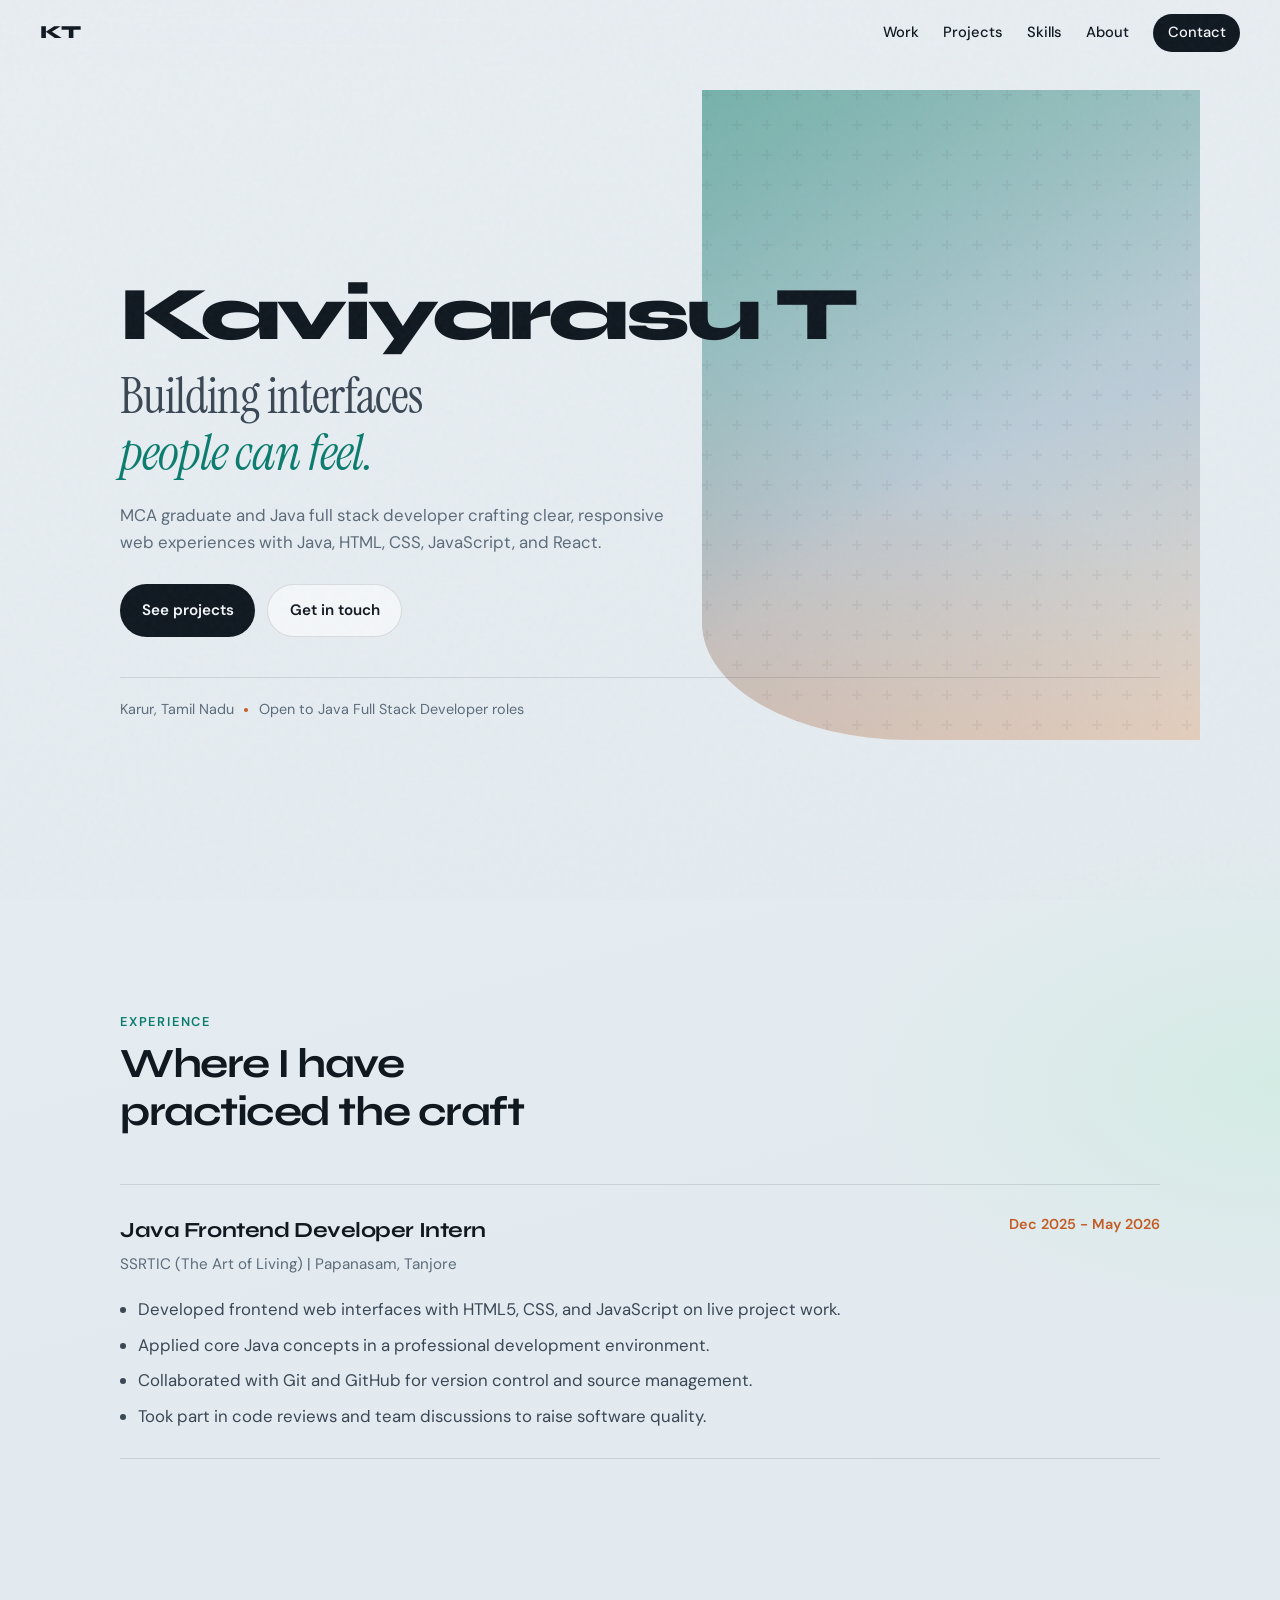
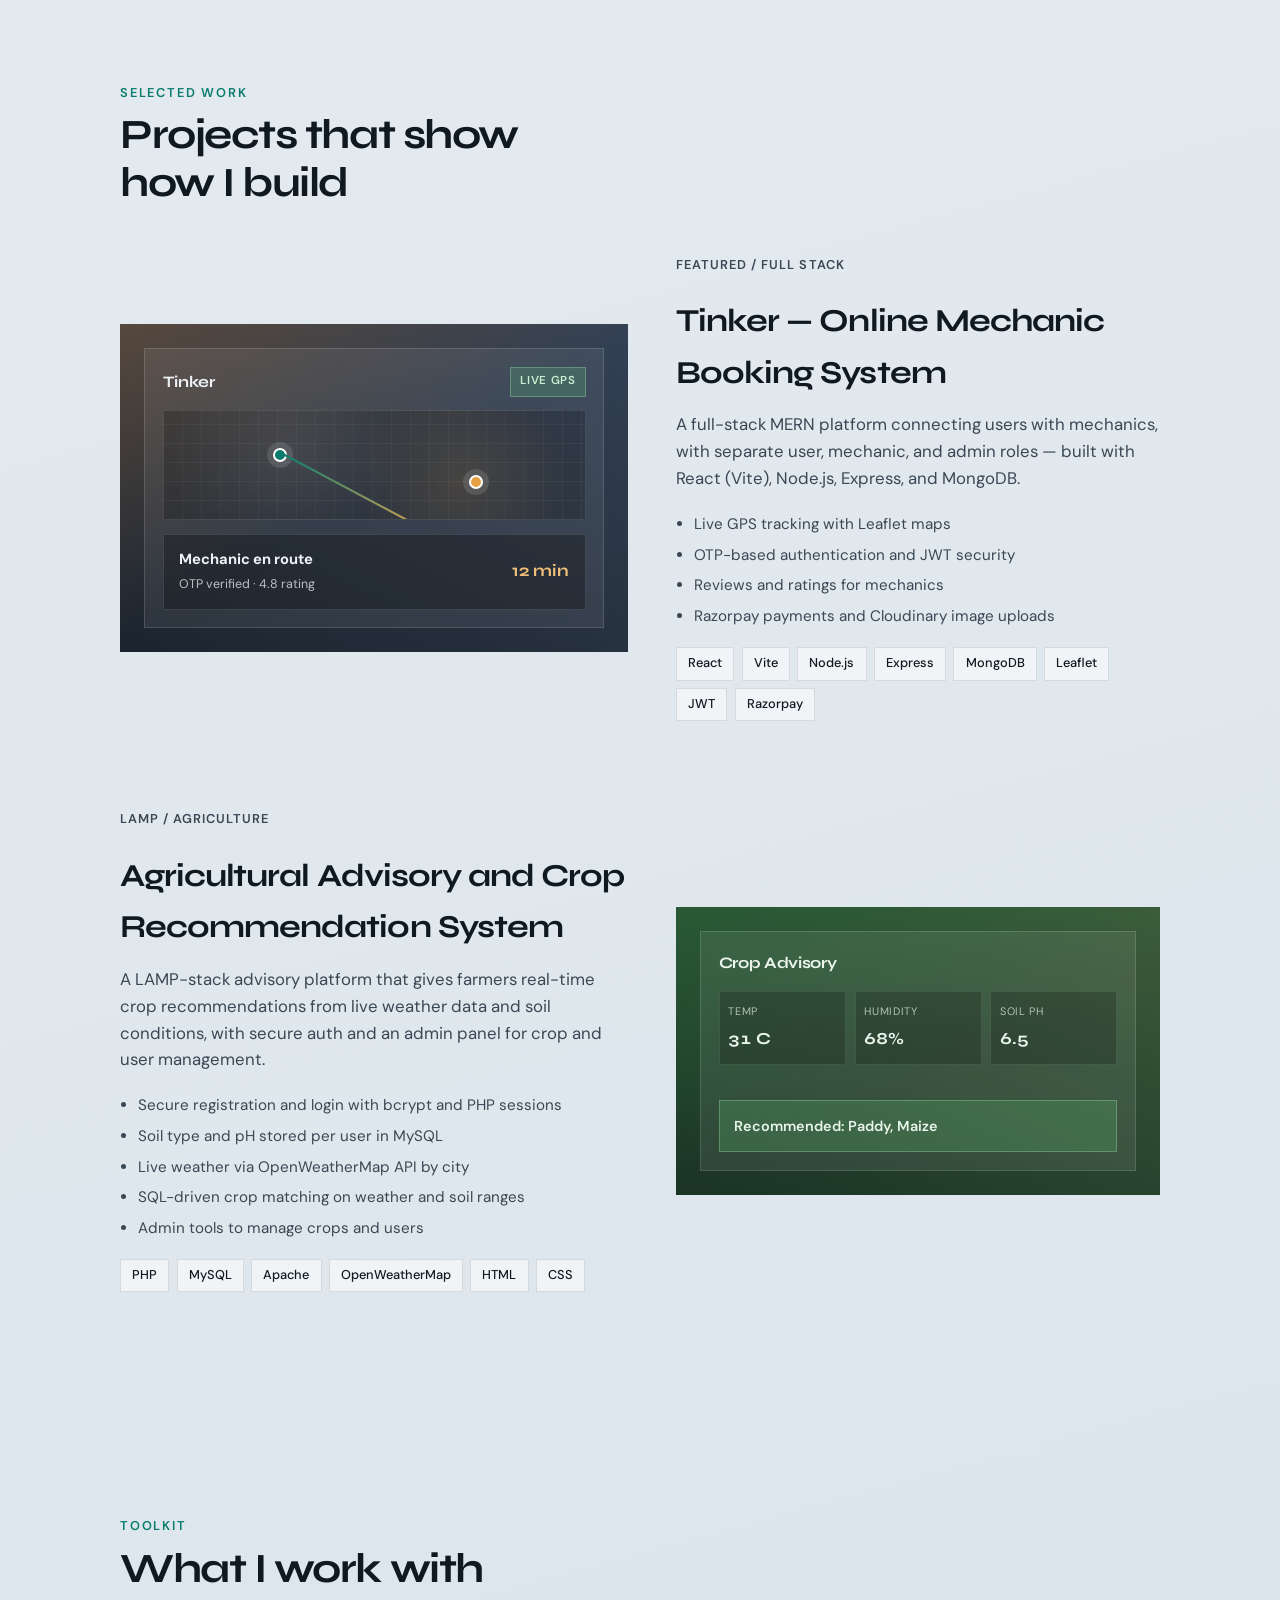
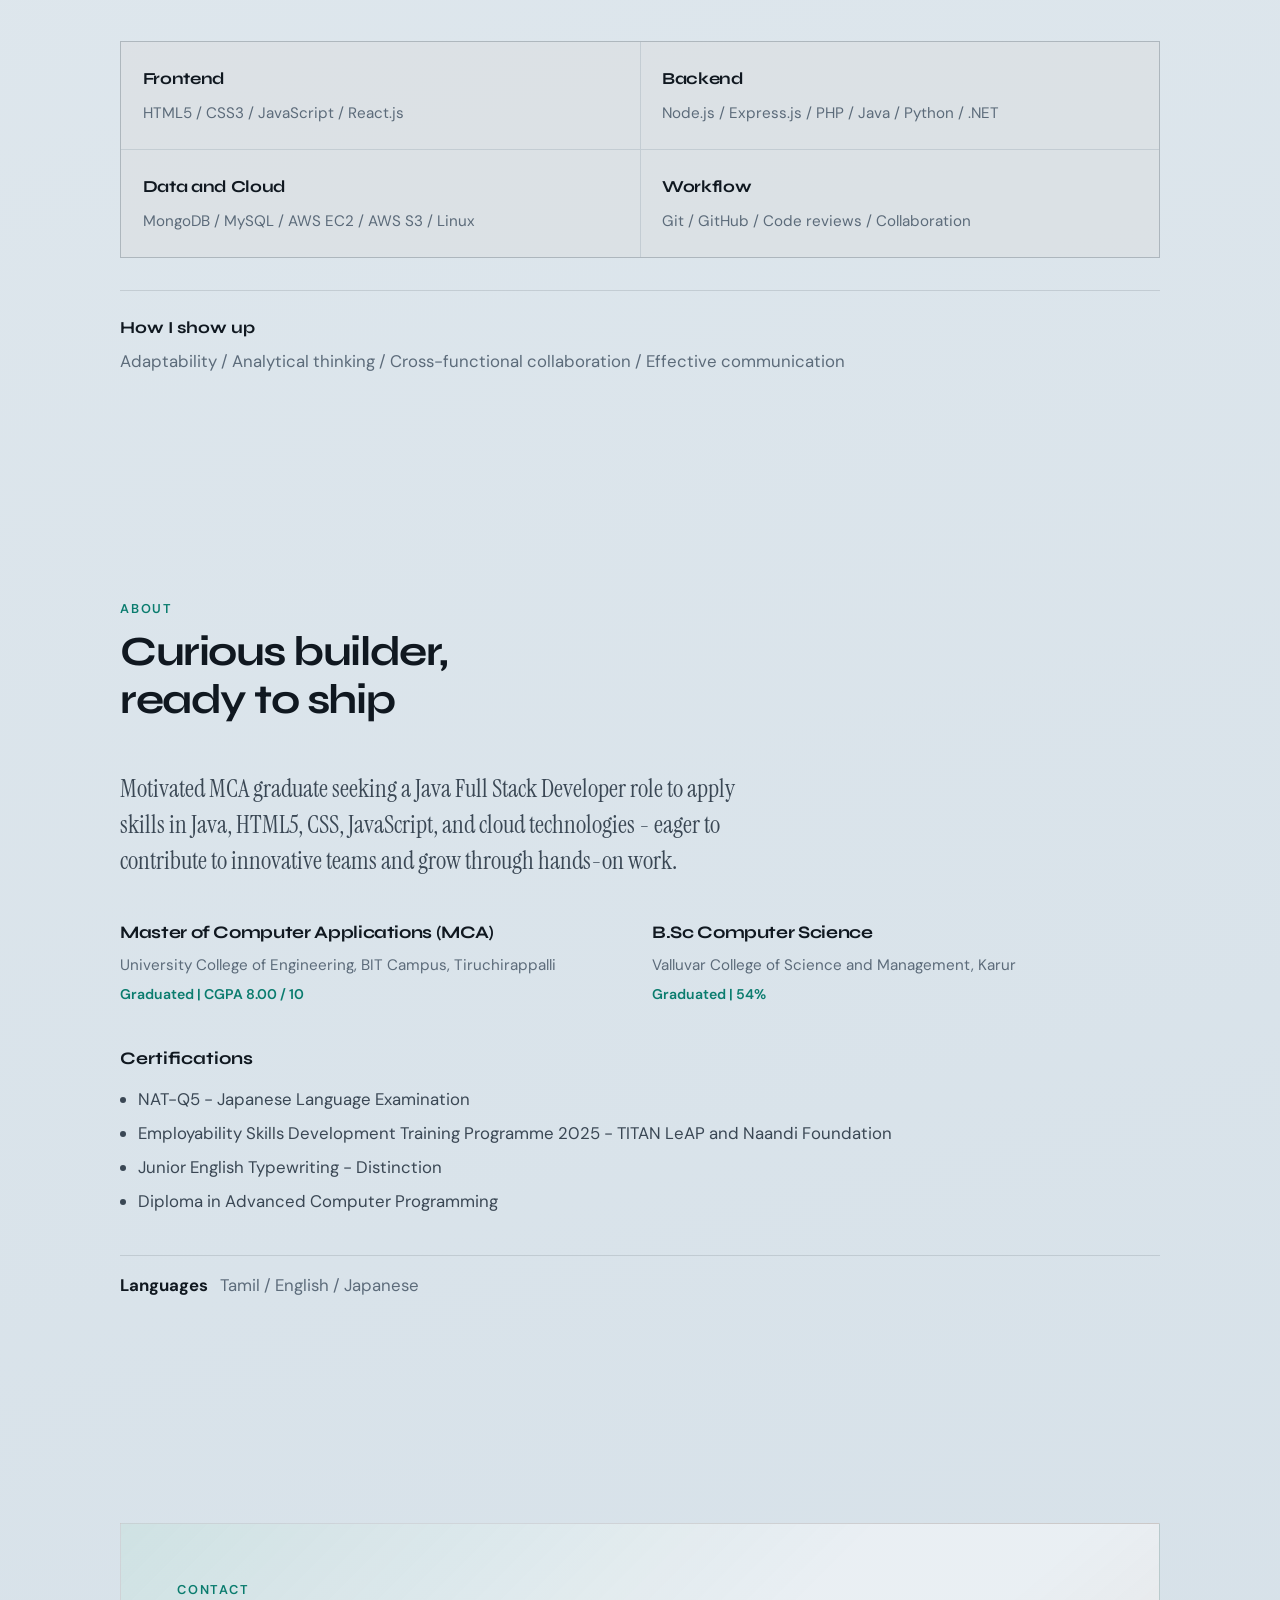
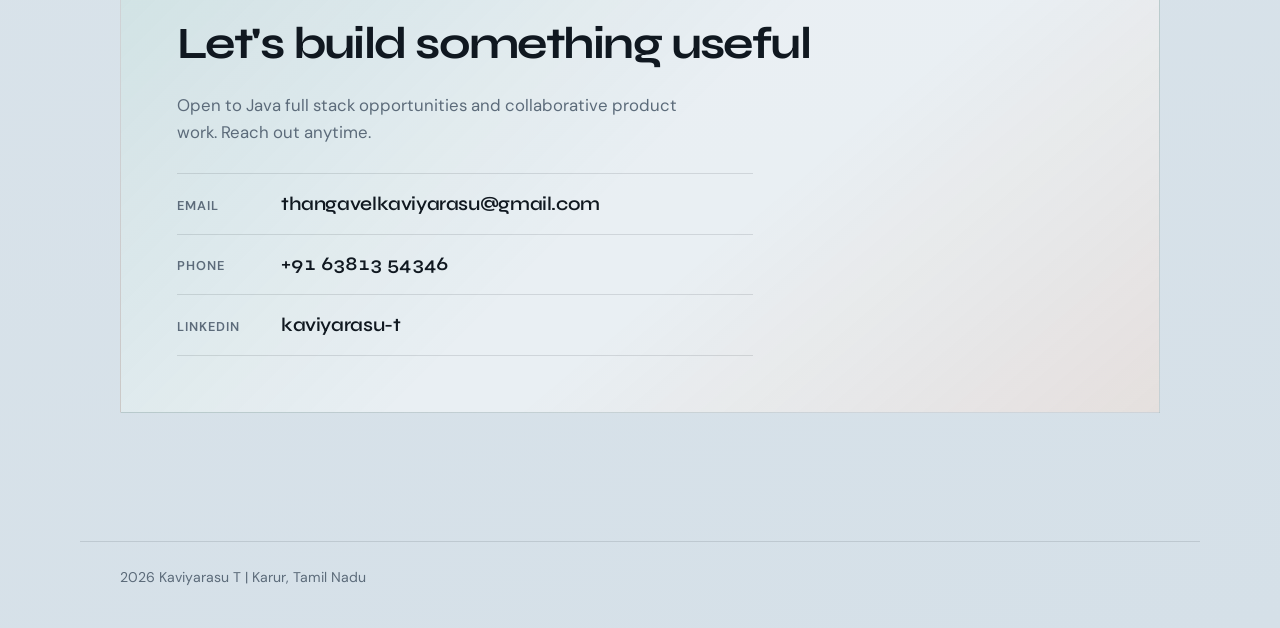
==== index.html @ a9552904 "Updated Cgpa" ====
<!DOCTYPE html>
<html lang="en">
  <head>
    <meta charset="UTF-8" />
    <meta
      name="viewport"
      content="width=device-width, initial-scale=1.0, viewport-fit=cover"
    />
    <meta name="theme-color" content="#e8eef2" />
    <title>Kaviyarasu T - Java Full Stack Developer</title>
    <meta
      name="description"
      content="Portfolio of Kaviyarasu T - MCA graduate and Java full stack developer building web applications with Java, React, JavaScript, and modern tooling."
    />
    <link rel="preconnect" href="https://fonts.googleapis.com" />
    <link rel="preconnect" href="https://fonts.gstatic.com" crossorigin />
    <link
      href="https://fonts.googleapis.com/css2?family=Instrument+Serif:ital@0;1&family=Syne:wght@500;600;700;800&family=DM+Sans:ital,opsz,wght@0,9..40,400;0,9..40,500;0,9..40,600;1,9..40,400&display=swap"
      rel="stylesheet"
    />
    <link rel="stylesheet" href="styles.css" />
  </head>
  <body>
    <div class="noise" aria-hidden="true"></div>

    <header class="site-header">
      <a class="logo" href="#top">KT</a>
      <nav class="nav" aria-label="Primary">
        <a href="#work">Work</a>
        <a href="#projects">Projects</a>
        <a href="#skills">Skills</a>
        <a href="#about">About</a>
        <a class="nav-cta" href="#contact">Contact</a>
      </nav>
      <button class="menu-toggle" type="button" aria-label="Open menu" aria-expanded="false">
        <span></span><span></span>
      </button>
    </header>

    <nav class="mobile-nav" aria-label="Mobile" hidden>
      <a href="#work">Work</a>
      <a href="#projects">Projects</a>
      <a href="#skills">Skills</a>
      <a href="#about">About</a>
      <a href="#contact">Contact</a>
    </nav>

    <main id="top">
      <section class="hero">
        <div class="hero-bg" aria-hidden="true"></div>
        <p class="hero-brand reveal">Kaviyarasu T</p>
        <h1 class="hero-title reveal">
          Building interfaces<br />
          <em>people can feel.</em>
        </h1>
        <p class="hero-lead reveal">
          MCA graduate and Java full stack developer crafting clear,
          responsive web experiences with Java, HTML, CSS, JavaScript, and React.
        </p>
        <div class="hero-actions reveal">
          <a class="btn btn-primary" href="#projects">See projects</a>
          <a class="btn btn-ghost" href="#contact">Get in touch</a>
        </div>
        <div class="hero-meta reveal">
          <span>Karur, Tamil Nadu</span>
          <span class="dot" aria-hidden="true"></span>
          <span>Open to Java Full Stack Developer roles</span>
        </div>
      </section>

      <section id="work" class="section work">
        <div class="section-head">
          <p class="eyebrow">Experience</p>
          <h2>Where I have practiced the craft</h2>
        </div>

        <article class="experience reveal">
          <div class="experience-top">
            <div>
              <h3>Java Frontend Developer Intern</h3>
              <p class="org">SSRTIC (The Art of Living) | Papanasam, Tanjore</p>
            </div>
            <time datetime="2025-12">Dec 2025 - May 2026</time>
          </div>
          <ul class="bullets">
            <li>
              Developed frontend web interfaces with HTML5, CSS, and JavaScript
              on live project work.
            </li>
            <li>
              Applied core Java concepts in a professional development
              environment.
            </li>
            <li>
              Collaborated with Git and GitHub for version control and source
              management.
            </li>
            <li>
              Took part in code reviews and team discussions to raise software
              quality.
            </li>
          </ul>
        </article>
      </section>

      <section id="projects" class="section projects">
        <div class="section-head">
          <p class="eyebrow">Selected work</p>
          <h2>Projects that show how I build</h2>
        </div>

        <div class="project-list">
          <article class="project reveal">
            <div class="project-visual project-visual-tinker" aria-hidden="true">
              <div class="tinker-mock">
                <div class="tinker-header">
                  <span>Tinker</span>
                  <span class="tinker-status">Live GPS</span>
                </div>
                <div class="tinker-map">
                  <div class="tinker-pin user"></div>
                  <div class="tinker-pin mechanic"></div>
                  <div class="tinker-route"></div>
                </div>
                <div class="tinker-card">
                  <div>
                    <strong>Mechanic en route</strong>
                    <span>OTP verified · 4.8 rating</span>
                  </div>
                  <em>12 min</em>
                </div>
              </div>
            </div>
            <div class="project-copy">
              <p class="project-tag">Featured / Full stack</p>
              <h3>Tinker — Online Mechanic Booking System</h3>
              <p>
                A full-stack MERN platform connecting users with mechanics,
                with separate user, mechanic, and admin roles — built with
                React (Vite), Node.js, Express, and MongoDB.
              </p>
              <ul class="feature-list">
                <li>Live GPS tracking with Leaflet maps</li>
                <li>OTP-based authentication and JWT security</li>
                <li>Reviews and ratings for mechanics</li>
                <li>Razorpay payments and Cloudinary image uploads</li>
              </ul>
              <ul class="tech-row">
                <li>React</li>
                <li>Vite</li>
                <li>Node.js</li>
                <li>Express</li>
                <li>MongoDB</li>
                <li>Leaflet</li>
                <li>JWT</li>
                <li>Razorpay</li>
              </ul>
            </div>
          </article>

          <article class="project project-reverse reveal">
            <div class="project-visual project-visual-agri" aria-hidden="true">
              <div class="agri-mock">
                <div class="agri-header">Crop Advisory</div>
                <div class="agri-stats">
                  <div class="agri-stat">
                    <span>Temp</span>
                    <strong>31 C</strong>
                  </div>
                  <div class="agri-stat">
                    <span>Humidity</span>
                    <strong>68%</strong>
                  </div>
                  <div class="agri-stat">
                    <span>Soil pH</span>
                    <strong>6.5</strong>
                  </div>
                </div>
                <div class="agri-rec">
                  Recommended: Paddy, Maize
                </div>
              </div>
            </div>
            <div class="project-copy">
              <p class="project-tag">LAMP / Agriculture</p>
              <h3>Agricultural Advisory and Crop Recommendation System</h3>
              <p>
                A LAMP-stack advisory platform that gives farmers real-time crop
                recommendations from live weather data and soil conditions, with
                secure auth and an admin panel for crop and user management.
              </p>
              <ul class="feature-list">
                <li>Secure registration and login with bcrypt and PHP sessions</li>
                <li>Soil type and pH stored per user in MySQL</li>
                <li>Live weather via OpenWeatherMap API by city</li>
                <li>SQL-driven crop matching on weather and soil ranges</li>
                <li>Admin tools to manage crops and users</li>
              </ul>
              <ul class="tech-row">
                <li>PHP</li>
                <li>MySQL</li>
                <li>Apache</li>
                <li>OpenWeatherMap</li>
                <li>HTML</li>
                <li>CSS</li>
              </ul>
            </div>
          </article>
        </div>
      </section>

      <section id="skills" class="section skills">
        <div class="section-head">
          <p class="eyebrow">Toolkit</p>
          <h2>What I work with</h2>
        </div>

        <div class="skill-grid">
          <div class="skill-block reveal">
            <h3>Frontend</h3>
            <p>HTML5 / CSS3 / JavaScript / React.js</p>
          </div>
          <div class="skill-block reveal">
            <h3>Backend</h3>
            <p>Node.js / Express.js / PHP / Java / Python / .NET</p>
          </div>
          <div class="skill-block reveal">
            <h3>Data and Cloud</h3>
            <p>MongoDB / MySQL / AWS EC2 / AWS S3 / Linux</p>
          </div>
          <div class="skill-block reveal">
            <h3>Workflow</h3>
            <p>Git / GitHub / Code reviews / Collaboration</p>
          </div>
        </div>

        <div class="soft-row reveal">
          <h3>How I show up</h3>
          <p>
            Adaptability / Analytical thinking / Cross-functional collaboration
            / Effective communication
          </p>
        </div>
      </section>

      <section id="about" class="section about">
        <div class="section-head">
          <p class="eyebrow">About</p>
          <h2>Curious builder, ready to ship</h2>
        </div>

        <div class="about-layout">
          <p class="about-lead reveal">
            Motivated MCA graduate seeking a Java Full Stack Developer role to
            apply skills in Java, HTML5, CSS, JavaScript, and cloud technologies -
            eager to contribute to innovative teams and grow through hands-on
            work.
          </p>

          <div class="edu-list">
            <article class="edu reveal">
              <h3>Master of Computer Applications (MCA)</h3>
              <p>
                University College of Engineering, BIT Campus, Tiruchirappalli
              </p>
              <p class="meta">Graduated | CGPA 8.00 / 10</p>
            </article>
            <article class="edu reveal">
              <h3>B.Sc Computer Science</h3>
              <p>Valluvar College of Science and Management, Karur</p>
              <p class="meta">Graduated | 54%</p>
            </article>
          </div>

          <div class="certs reveal">
            <h3>Certifications</h3>
            <ul>
              <li>NAT-Q5 - Japanese Language Examination</li>
              <li>
                Employability Skills Development Training Programme 2025 -
                TITAN LeAP and Naandi Foundation
              </li>
              <li>Junior English Typewriting - Distinction</li>
              <li>Diploma in Advanced Computer Programming</li>
            </ul>
          </div>

          <p class="langs reveal">
            <strong>Languages</strong> Tamil / English / Japanese
          </p>
        </div>
      </section>

      <section id="contact" class="section contact">
        <div class="contact-panel reveal">
          <p class="eyebrow">Contact</p>
          <h2>Let's build something useful</h2>
          <p>
            Open to Java full stack opportunities and collaborative product
            work. Reach out anytime.
          </p>
          <div class="contact-links">
            <a class="contact-row" href="mailto:thangavelkaviyarasu@gmail.com">
              <span class="contact-label">Email</span>
              <span class="contact-value">thangavelkaviyarasu@gmail.com</span>
            </a>
            <a class="contact-row" href="tel:+916381354346">
              <span class="contact-label">Phone</span>
              <span class="contact-value contact-phone">+91 63813 54346</span>
            </a>
            <a
              class="contact-row"
              href="https://linkedin.com/in/kaviyarasu-t-94b65133a"
              target="_blank"
              rel="noopener noreferrer"
            >
              <span class="contact-label">LinkedIn</span>
              <span class="contact-value">kaviyarasu-t</span>
            </a>
          </div>
        </div>
      </section>
    </main>

    <footer class="site-footer">
      <p>
        <span id="year"></span> Kaviyarasu T | Karur, Tamil Nadu
      </p>
    </footer>

    <script src="script.js"></script>
  </body>
</html>
---- styles.css ----
:root {
  --bg: #e8eef2;
  --bg-deep: #d5e0e8;
  --ink: #101820;
  --ink-soft: #3a4754;
  --muted: #5c6b7a;
  --line: rgba(16, 24, 32, 0.12);
  --surface: rgba(255, 255, 255, 0.55);
  --accent: #0a7c6e;
  --accent-deep: #065f54;
  --warm: #c45c26;
  --radius: 4px;
  --space: clamp(1.25rem, 4vw, 2.5rem);
  --max: 1120px;
  --font-display: "Syne", system-ui, sans-serif;
  --font-serif: "Instrument Serif", Georgia, serif;
  --font-body: "DM Sans", system-ui, sans-serif;
}

*,
*::before,
*::after {
  box-sizing: border-box;
}

html {
  scroll-behavior: smooth;
  -webkit-text-size-adjust: 100%;
  text-size-adjust: 100%;
}

body {
  margin: 0;
  min-height: 100vh;
  min-height: 100dvh;
  color: var(--ink);
  font-family: var(--font-body);
  font-optical-sizing: auto;
  font-size: clamp(0.98rem, 0.92rem + 0.3vw, 1.05rem);
  line-height: 1.6;
  overflow-x: hidden;
  background:
    radial-gradient(1200px 600px at 10% -10%, #c8dde8 0%, transparent 55%),
    radial-gradient(900px 500px at 100% 20%, #d4ebe4 0%, transparent 50%),
    linear-gradient(165deg, var(--bg) 0%, var(--bg-deep) 100%);
}

.noise {
  pointer-events: none;
  position: fixed;
  inset: 0;
  z-index: 50;
  opacity: 0.035;
  background-image: url("data:image/svg+xml,%3Csvg viewBox='0 0 200 200' xmlns='http://www.w3.org/2000/svg'%3E%3Cfilter id='n'%3E%3CfeTurbulence type='fractalNoise' baseFrequency='0.85' numOctaves='4' stitchTiles='stitch'/%3E%3C/filter%3E%3Crect width='100%25' height='100%25' filter='url(%23n)'/%3E%3C/svg%3E");
}

img {
  max-width: 100%;
  display: block;
}

a {
  color: inherit;
  text-decoration-thickness: 1px;
  text-underline-offset: 0.2em;
}

a:hover {
  color: var(--accent-deep);
}

.site-header {
  position: fixed;
  top: 0;
  left: 0;
  right: 0;
  z-index: 40;
  display: flex;
  align-items: center;
  justify-content: space-between;
  padding: 0.85rem var(--space);
  padding-top: max(0.85rem, env(safe-area-inset-top));
  padding-left: max(var(--space), env(safe-area-inset-left));
  padding-right: max(var(--space), env(safe-area-inset-right));
  backdrop-filter: blur(12px);
  -webkit-backdrop-filter: blur(12px);
  background: rgba(232, 238, 242, 0.72);
  border-bottom: 1px solid transparent;
  transition: border-color 0.3s ease, background 0.3s ease;
}

.site-header.scrolled {
  border-bottom-color: var(--line);
  background: rgba(232, 238, 242, 0.9);
}

.logo {
  font-family: var(--font-display);
  font-weight: 800;
  font-size: 1.15rem;
  letter-spacing: -0.04em;
  text-decoration: none;
}

.nav {
  display: none;
  gap: 1.5rem;
  align-items: center;
  font-size: 0.92rem;
  font-weight: 500;
}

.nav a {
  text-decoration: none;
}

.nav-cta {
  padding: 0.45rem 0.9rem;
  background: var(--ink);
  color: #f4f7f9 !important;
  border-radius: 999px;
}

.nav-cta:hover {
  background: var(--accent-deep);
  color: #fff !important;
}

.menu-toggle {
  display: flex;
  flex-direction: column;
  gap: 6px;
  width: 44px;
  height: 44px;
  align-items: flex-end;
  justify-content: center;
  border: 0;
  background: transparent;
  cursor: pointer;
  padding: 0;
  flex-shrink: 0;
  -webkit-tap-highlight-color: transparent;
}

.menu-toggle span {
  display: block;
  width: 22px;
  height: 2px;
  background: var(--ink);
  transition: transform 0.25s ease, width 0.25s ease;
}

.menu-toggle[aria-expanded="true"] span:first-child {
  transform: translateY(4px) rotate(45deg);
}

.menu-toggle[aria-expanded="true"] span:last-child {
  width: 22px;
  transform: translateY(-4px) rotate(-45deg);
}

.mobile-nav {
  position: fixed;
  inset: 0;
  z-index: 35;
  display: flex;
  flex-direction: column;
  justify-content: center;
  gap: clamp(1rem, 3vh, 1.5rem);
  padding: var(--space);
  padding-top: max(var(--space), env(safe-area-inset-top));
  padding-bottom: max(var(--space), env(safe-area-inset-bottom));
  padding-left: max(var(--space), env(safe-area-inset-left));
  padding-right: max(var(--space), env(safe-area-inset-right));
  background: rgba(232, 238, 242, 0.97);
  font-family: var(--font-display);
  font-size: clamp(1.65rem, 7vw, 2.5rem);
  font-weight: 700;
  letter-spacing: -0.03em;
  overflow-y: auto;
  -webkit-overflow-scrolling: touch;
}

.mobile-nav[hidden] {
  display: none;
}

.mobile-nav a {
  text-decoration: none;
}

@media (min-width: 860px) {
  .nav {
    display: flex;
  }

  .menu-toggle {
    display: none;
  }
}

.hero {
  position: relative;
  min-height: 100vh;
  min-height: 100dvh;
  display: flex;
  flex-direction: column;
  justify-content: flex-end;
  padding: calc(4.5rem + var(--space)) var(--space) max(var(--space), env(safe-area-inset-bottom));
  max-width: var(--max);
  margin: 0 auto;
  overflow: hidden;
}

.hero-bg {
  position: absolute;
  inset: 8% -5% auto auto;
  width: min(52vw, 520px);
  aspect-ratio: 4 / 5;
  background:
    linear-gradient(145deg, rgba(10, 124, 110, 0.35), transparent 55%),
    linear-gradient(25deg, rgba(196, 92, 38, 0.2), transparent 45%),
    url("data:image/svg+xml,%3Csvg width='60' height='60' viewBox='0 0 60 60' xmlns='http://www.w3.org/2000/svg'%3E%3Cg fill='none' fill-rule='evenodd'%3E%3Cg fill='%23101820' fill-opacity='0.06'%3E%3Cpath d='M36 34v-4h-2v4h-4v2h4v4h2v-4h4v-2h-4zm0-30V0h-2v4h-4v2h4v4h2V6h4V4h-4zM6 34v-4H4v4H0v2h4v4h2v-4h4v-2H6zM6 4V0H4v4H0v2h4v4h2V6h4V4H6z'/%3E%3C/g%3E%3C/g%3E%3C/svg%3E"),
    linear-gradient(160deg, #9ec4c0, #b7c9d6 55%, #e8d5c4);
  border-radius: 0 0 0 40% / 0 0 0 18%;
  opacity: 0.9;
  animation: floatPlane 12s ease-in-out infinite alternate;
  z-index: -1;
  pointer-events: none;
}

@keyframes floatPlane {
  from {
    transform: translateY(0) rotate(-1deg);
  }
  to {
    transform: translateY(18px) rotate(1.5deg);
  }
}

.hero-brand {
  margin: 0 0 0.85rem;
  font-family: var(--font-display);
  font-weight: 800;
  font-size: clamp(2rem, 9vw, 4.75rem);
  letter-spacing: -0.05em;
  line-height: 1.05;
  text-align: left;
  max-width: 12ch;
  word-break: break-word;
  hyphens: auto;
}

.hero-title {
  margin: 0 0 1.25rem;
  max-width: 16ch;
  font-family: var(--font-serif);
  font-weight: 400;
  font-size: clamp(1.55rem, 5.5vw, 3.1rem);
  line-height: 1.15;
  letter-spacing: -0.02em;
  color: var(--ink-soft);
}

.hero-title em {
  font-style: italic;
  color: var(--accent);
}

.hero-lead {
  margin: 0 0 1.75rem;
  max-width: 36rem;
  color: var(--muted);
  font-size: clamp(0.98rem, 2.5vw, 1.05rem);
}

.hero-actions {
  display: flex;
  flex-wrap: wrap;
  gap: 0.75rem;
  margin-bottom: clamp(1.5rem, 4vw, 2.5rem);
}

.btn {
  display: inline-flex;
  align-items: center;
  justify-content: center;
  min-height: 44px;
  padding: 0.85rem 1.35rem;
  border-radius: 999px;
  font-weight: 600;
  font-size: 0.95rem;
  text-decoration: none;
  transition: transform 0.2s ease, background 0.2s ease, color 0.2s ease;
  -webkit-tap-highlight-color: transparent;
}

.btn:hover {
  transform: translateY(-2px);
}

.btn-primary {
  background: var(--ink);
  color: #f5f8fa;
}

.btn-primary:hover {
  background: var(--accent-deep);
  color: #fff;
}

.btn-ghost {
  border: 1px solid var(--line);
  background: var(--surface);
  color: var(--ink);
}

.hero-meta {
  display: flex;
  flex-wrap: wrap;
  align-items: center;
  gap: 0.65rem;
  padding-top: 1.25rem;
  border-top: 1px solid var(--line);
  font-size: 0.9rem;
  color: var(--muted);
}

.dot {
  width: 4px;
  height: 4px;
  border-radius: 50%;
  background: var(--warm);
}

.section {
  max-width: var(--max);
  margin: 0 auto;
  padding: clamp(3.25rem, 9vw, 7rem) var(--space);
  padding-left: max(var(--space), env(safe-area-inset-left));
  padding-right: max(var(--space), env(safe-area-inset-right));
}

.section-head {
  margin-bottom: clamp(2rem, 5vw, 3rem);
  max-width: 28rem;
}

.eyebrow {
  margin: 0 0 0.5rem;
  font-size: 0.8rem;
  font-weight: 600;
  letter-spacing: 0.14em;
  text-transform: uppercase;
  color: var(--accent);
}

.section-head h2 {
  margin: 0;
  font-family: var(--font-display);
  font-weight: 700;
  font-size: clamp(1.8rem, 4vw, 2.6rem);
  letter-spacing: -0.035em;
  line-height: 1.15;
}

.experience {
  padding: 1.75rem 0;
  border-top: 1px solid var(--line);
  border-bottom: 1px solid var(--line);
}

.experience-top {
  display: flex;
  flex-wrap: wrap;
  justify-content: space-between;
  gap: 0.75rem 2rem;
  margin-bottom: 1.25rem;
}

.experience-top h3 {
  margin: 0 0 0.25rem;
  font-family: var(--font-display);
  font-size: clamp(1.15rem, 3.5vw, 1.35rem);
  letter-spacing: -0.02em;
}

.org {
  margin: 0;
  color: var(--muted);
  font-size: 0.95rem;
}

.experience-top time {
  font-size: 0.9rem;
  color: var(--warm);
  font-weight: 600;
  white-space: nowrap;
}

.bullets {
  margin: 0;
  padding-left: 1.15rem;
  color: var(--ink-soft);
}

.bullets li + li {
  margin-top: 0.55rem;
}

.project-list {
  display: flex;
  flex-direction: column;
  gap: clamp(3.5rem, 8vw, 5.5rem);
}

.project {
  display: grid;
  gap: 2rem;
  align-items: center;
}

@media (min-width: 800px) {
  .project {
    grid-template-columns: 1.05fr 1fr;
    gap: 3rem;
  }

  .project-reverse .project-visual {
    order: 2;
  }

  .project-reverse .project-copy {
    order: 1;
  }
}

.project-visual {
  min-height: clamp(220px, 55vw, 280px);
  width: 100%;
  background:
    linear-gradient(160deg, rgba(10, 124, 110, 0.15), transparent),
    linear-gradient(20deg, #1a2a32, #243b45);
  padding: clamp(0.85rem, 3vw, 1.5rem);
  position: relative;
  overflow: hidden;
}

.project-visual-tinker {
  background:
    linear-gradient(150deg, rgba(200, 120, 40, 0.28), transparent 50%),
    linear-gradient(25deg, #1c242e, #2a3544 55%, #334155);
}

.project-visual-agri {
  background:
    linear-gradient(155deg, rgba(34, 120, 60, 0.35), transparent 55%),
    linear-gradient(25deg, #1a3324, #2d4a32 60%, #3d5c3a);
}

.agri-mock {
  height: 100%;
  min-height: clamp(200px, 50vw, 240px);
  display: flex;
  flex-direction: column;
  gap: clamp(0.65rem, 2vw, 1rem);
  padding: clamp(0.75rem, 2.5vw, 1.1rem);
  background: rgba(255, 255, 255, 0.08);
  border: 1px solid rgba(255, 255, 255, 0.14);
  color: #eaf5ec;
}

.agri-header {
  font-family: var(--font-display);
  font-weight: 700;
  font-size: 1rem;
  letter-spacing: -0.02em;
}

.agri-stats {
  display: grid;
  grid-template-columns: repeat(3, minmax(0, 1fr));
  gap: clamp(0.35rem, 1.5vw, 0.55rem);
}

.agri-stat {
  padding: clamp(0.5rem, 2vw, 0.7rem) clamp(0.35rem, 1.5vw, 0.55rem);
  background: rgba(0, 0, 0, 0.2);
  border: 1px solid rgba(255, 255, 255, 0.1);
  min-width: 0;
}

.agri-stat span {
  display: block;
  font-size: 0.68rem;
  letter-spacing: 0.06em;
  text-transform: uppercase;
  opacity: 0.7;
  margin-bottom: 0.25rem;
}

.agri-stat strong {
  font-family: var(--font-display);
  font-size: clamp(0.9rem, 3vw, 1.05rem);
  font-weight: 700;
  font-variant-numeric: tabular-nums;
}

.agri-rec {
  margin-top: auto;
  padding: 0.85rem 0.9rem;
  background: rgba(90, 180, 110, 0.25);
  border: 1px solid rgba(160, 220, 170, 0.35);
  font-size: clamp(0.8rem, 2.5vw, 0.9rem);
  font-weight: 600;
}

.feature-list {
  margin: 0 0 1.15rem;
  padding-left: 1.1rem;
  color: var(--ink-soft);
  font-size: 0.95rem;
}

.feature-list li + li {
  margin-top: 0.4rem;
}

.tinker-mock {
  height: 100%;
  min-height: clamp(200px, 50vw, 240px);
  display: flex;
  flex-direction: column;
  gap: clamp(0.55rem, 2vw, 0.85rem);
  padding: clamp(0.75rem, 2.5vw, 1.1rem);
  background: rgba(255, 255, 255, 0.07);
  border: 1px solid rgba(255, 255, 255, 0.14);
  color: #eef2f7;
}

.tinker-header {
  display: flex;
  align-items: center;
  justify-content: space-between;
  font-family: var(--font-display);
  font-weight: 700;
  font-size: 1rem;
  letter-spacing: -0.02em;
}

.tinker-status {
  font-family: var(--font-body);
  font-size: clamp(0.62rem, 2vw, 0.72rem);
  font-weight: 600;
  letter-spacing: 0.06em;
  text-transform: uppercase;
  padding: 0.3rem 0.55rem;
  background: rgba(90, 180, 120, 0.25);
  border: 1px solid rgba(140, 210, 160, 0.4);
  color: #c8efd4;
  animation: statusPulse 2s ease-in-out infinite;
  white-space: nowrap;
}

.tinker-map {
  position: relative;
  flex: 1;
  min-height: 110px;
  background:
    radial-gradient(circle at 30% 40%, rgba(255, 255, 255, 0.08), transparent 40%),
    radial-gradient(circle at 70% 65%, rgba(255, 180, 80, 0.12), transparent 35%),
    repeating-linear-gradient(
      0deg,
      transparent,
      transparent 18px,
      rgba(255, 255, 255, 0.04) 18px,
      rgba(255, 255, 255, 0.04) 19px
    ),
    repeating-linear-gradient(
      90deg,
      transparent,
      transparent 18px,
      rgba(255, 255, 255, 0.04) 18px,
      rgba(255, 255, 255, 0.04) 19px
    ),
    rgba(0, 0, 0, 0.22);
  border: 1px solid rgba(255, 255, 255, 0.1);
  overflow: hidden;
}

.tinker-route {
  position: absolute;
  left: 28%;
  top: 38%;
  width: 42%;
  height: 2px;
  background: linear-gradient(90deg, var(--accent), rgba(255, 180, 80, 0.9));
  transform: rotate(28deg);
  transform-origin: left center;
  animation: routeDraw 1.2s ease both;
}

.tinker-pin {
  position: absolute;
  width: 14px;
  height: 14px;
  border-radius: 50%;
  border: 2px solid #fff;
  box-shadow: 0 0 0 6px rgba(255, 255, 255, 0.12);
}

.tinker-pin.user {
  left: 26%;
  top: 34%;
  background: var(--accent);
  animation: pinDrop 0.6s ease both;
}

.tinker-pin.mechanic {
  right: 24%;
  bottom: 28%;
  background: #e8a045;
  animation: pinDrop 0.6s ease 0.2s both;
}

.tinker-card {
  display: flex;
  align-items: center;
  justify-content: space-between;
  gap: 0.75rem;
  padding: clamp(0.65rem, 2vw, 0.85rem) clamp(0.7rem, 2vw, 0.95rem);
  background: rgba(0, 0, 0, 0.28);
  border: 1px solid rgba(255, 255, 255, 0.12);
  animation: cardRise 0.7s ease 0.25s both;
}

.tinker-card strong {
  display: block;
  font-size: clamp(0.82rem, 2.5vw, 0.92rem);
  margin-bottom: 0.2rem;
}

.tinker-card span {
  display: block;
  font-size: clamp(0.7rem, 2vw, 0.78rem);
  opacity: 0.75;
}

.tinker-card em {
  font-style: normal;
  font-family: var(--font-display);
  font-weight: 700;
  font-size: 1.05rem;
  color: #f0c07a;
  white-space: nowrap;
}

@keyframes statusPulse {
  0%,
  100% {
    opacity: 1;
  }
  50% {
    opacity: 0.7;
  }
}

@keyframes routeDraw {
  from {
    width: 0;
    opacity: 0;
  }
  to {
    width: 42%;
    opacity: 1;
  }
}

@keyframes pinDrop {
  from {
    opacity: 0;
    transform: translateY(-8px) scale(0.7);
  }
  to {
    opacity: 1;
    transform: none;
  }
}

@keyframes cardRise {
  from {
    opacity: 0;
    transform: translateY(8px);
  }
  to {
    opacity: 1;
    transform: none;
  }
}

.project-tag {
  margin: 0 0 0.5rem;
  font-size: 0.8rem;
  font-weight: 600;
  letter-spacing: 0.08em;
  text-transform: uppercase;
  color: var(--warm);
}

.project-copy {
  min-width: 0;
}

.project-copy h3 {
  margin: 0 0 0.85rem;
  font-family: var(--font-display);
  font-size: clamp(1.35rem, 4.2vw, 2rem);
  letter-spacing: -0.03em;
  overflow-wrap: anywhere;
}

.project-copy > p {
  margin: 0 0 1.25rem;
  color: var(--ink-soft);
}

.tech-row {
  display: flex;
  flex-wrap: wrap;
  gap: 0.45rem;
  list-style: none;
  margin: 0;
  padding: 0;
}

.tech-row li {
  padding: 0.35rem 0.7rem;
  font-size: 0.8rem;
  font-weight: 500;
  border: 1px solid var(--line);
  background: var(--surface);
}

.skill-grid {
  display: grid;
  gap: 1px;
  background: var(--line);
  border: 1px solid var(--line);
}

@media (min-width: 700px) {
  .skill-grid {
    grid-template-columns: 1fr 1fr;
  }
}

.skill-block {
  padding: 1.5rem 1.35rem;
  background: rgba(255, 255, 255, 0.4);
}

.skill-block h3 {
  margin: 0 0 0.5rem;
  font-family: var(--font-display);
  font-size: 1.05rem;
  letter-spacing: -0.02em;
}

.skill-block p {
  margin: 0;
  color: var(--muted);
  font-size: 0.95rem;
}

.soft-row {
  margin-top: 2rem;
  padding-top: 1.5rem;
  border-top: 1px solid var(--line);
}

.soft-row h3 {
  margin: 0 0 0.4rem;
  font-family: var(--font-display);
  font-size: 1.05rem;
}

.soft-row p {
  margin: 0;
  color: var(--muted);
}

.about-layout {
  display: grid;
  gap: 2.5rem;
}

.about-lead {
  margin: 0;
  max-width: 40rem;
  font-family: var(--font-serif);
  font-size: clamp(1.25rem, 2.5vw, 1.55rem);
  line-height: 1.45;
  color: var(--ink-soft);
}

.edu-list {
  display: grid;
  gap: 1.5rem;
}

@media (min-width: 700px) {
  .edu-list {
    grid-template-columns: 1fr 1fr;
  }
}

.edu h3 {
  margin: 0 0 0.35rem;
  font-family: var(--font-display);
  font-size: 1.1rem;
  letter-spacing: -0.02em;
}

.edu p {
  margin: 0;
  color: var(--muted);
  font-size: 0.95rem;
}

.edu .meta {
  margin-top: 0.35rem;
  color: var(--accent);
  font-weight: 600;
  font-size: 0.88rem;
}

.certs h3 {
  margin: 0 0 0.75rem;
  font-family: var(--font-display);
  font-size: 1.1rem;
}

.certs ul {
  margin: 0;
  padding-left: 1.1rem;
  color: var(--ink-soft);
}

.certs li + li {
  margin-top: 0.45rem;
}

.langs {
  margin: 0;
  padding-top: 1rem;
  border-top: 1px solid var(--line);
  color: var(--muted);
}

.langs strong {
  color: var(--ink);
  margin-right: 0.5rem;
}

.contact {
  padding-bottom: clamp(5rem, 12vw, 8rem);
}

.contact-panel {
  padding: clamp(1.5rem, 5vw, 3.5rem);
  background:
    linear-gradient(135deg, rgba(10, 124, 110, 0.12), transparent 50%),
    linear-gradient(320deg, rgba(196, 92, 38, 0.1), transparent 40%),
    rgba(255, 255, 255, 0.45);
  border: 1px solid var(--line);
}

.contact-panel h2 {
  margin: 0 0 0.75rem;
  font-family: var(--font-display);
  font-size: clamp(1.9rem, 4vw, 2.8rem);
  letter-spacing: -0.035em;
}

.contact-panel > p:not(.eyebrow) {
  margin: 0 0 1.75rem;
  max-width: 32rem;
  color: var(--muted);
}

.contact-links {
  display: flex;
  flex-direction: column;
  gap: 0;
  max-width: 36rem;
}

.contact-row {
  display: grid;
  grid-template-columns: 5.5rem 1fr;
  align-items: baseline;
  column-gap: 1rem;
  min-height: 48px;
  padding: 0.9rem 0;
  border-bottom: 1px solid var(--line);
  text-decoration: none;
  transition: color 0.2s ease, border-color 0.2s ease;
  -webkit-tap-highlight-color: transparent;
}

.contact-row:first-child {
  border-top: 1px solid var(--line);
}

.contact-label {
  font-family: var(--font-body);
  font-size: 0.8rem;
  font-weight: 600;
  letter-spacing: 0.08em;
  text-transform: uppercase;
  color: var(--muted);
}

.contact-value {
  font-family: var(--font-display);
  font-weight: 600;
  font-size: clamp(1rem, 2.4vw, 1.2rem);
  letter-spacing: -0.02em;
  word-break: break-word;
}

.contact-phone {
  font-variant-numeric: tabular-nums;
  letter-spacing: 0.02em;
  white-space: nowrap;
}

.contact-row:hover {
  color: var(--accent-deep);
  border-bottom-color: var(--accent);
}

.contact-row:hover .contact-label {
  color: var(--accent);
}

.site-footer {
  max-width: var(--max);
  margin: 0 auto;
  padding: 1.5rem var(--space) max(2.5rem, env(safe-area-inset-bottom));
  padding-left: max(var(--space), env(safe-area-inset-left));
  padding-right: max(var(--space), env(safe-area-inset-right));
  border-top: 1px solid var(--line);
  font-size: 0.88rem;
  color: var(--muted);
}

.site-footer p {
  margin: 0;
}

.reveal {
  opacity: 0;
  transform: translateY(22px);
  transition: opacity 0.7s ease, transform 0.7s ease;
}

.reveal.in {
  opacity: 1;
  transform: none;
}

.hero .reveal {
  transition-delay: 0s;
}

.hero .reveal:nth-child(2) {
  transition-delay: 0.05s;
}

.hero .reveal:nth-child(3) {
  transition-delay: 0.12s;
}

.hero .reveal:nth-child(4) {
  transition-delay: 0.2s;
}

.hero .reveal:nth-child(5) {
  transition-delay: 0.28s;
}

.hero .reveal:nth-child(6) {
  transition-delay: 0.36s;
}

/* Mobile-first refinements */
@media (max-width: 479px) {
  .hero-bg {
    width: min(78vw, 280px);
    inset: 4% -18% auto auto;
    opacity: 0.55;
  }

  .hero-actions {
    flex-direction: column;
    align-items: stretch;
  }

  .btn {
    width: 100%;
  }

  .hero-meta {
    flex-direction: column;
    align-items: flex-start;
    gap: 0.4rem;
  }

  .hero-meta .dot {
    display: none;
  }

  .experience-top time {
    white-space: normal;
  }

  .agri-stat span {
    font-size: 0.58rem;
  }

  .contact-row {
    grid-template-columns: 1fr;
    row-gap: 0.25rem;
  }

  .contact-phone {
    white-space: normal;
  }
}

@media (min-width: 480px) and (max-width: 799px) {
  .hero-bg {
    width: min(48vw, 360px);
    opacity: 0.75;
  }

  .hero-actions .btn {
    flex: 1 1 auto;
    min-width: 10rem;
  }
}

@media (min-width: 800px) {
  .hero {
    justify-content: center;
    padding-top: calc(6rem + var(--space));
  }

  .hero-bg {
    inset: 10% -2% auto auto;
  }

  .hero-brand {
    max-width: none;
    white-space: nowrap;
  }
}

@media (min-width: 1100px) {
  .hero-title {
    max-width: 14ch;
  }
}

@media (prefers-reduced-motion: reduce) {
  html {
    scroll-behavior: auto;
  }

  .reveal,
  .hero-bg,
  .tinker-status,
  .tinker-route,
  .tinker-pin,
  .tinker-card {
    animation: none !important;
    transition: none !important;
    opacity: 1 !important;
    transform: none !important;
  }
}

@media (hover: none) and (pointer: coarse) {
  .btn:hover {
    transform: none;
  }

  .contact-row:hover {
    color: inherit;
    border-bottom-color: var(--line);
  }

  .contact-row:active {
    color: var(--accent-deep);
  }
}
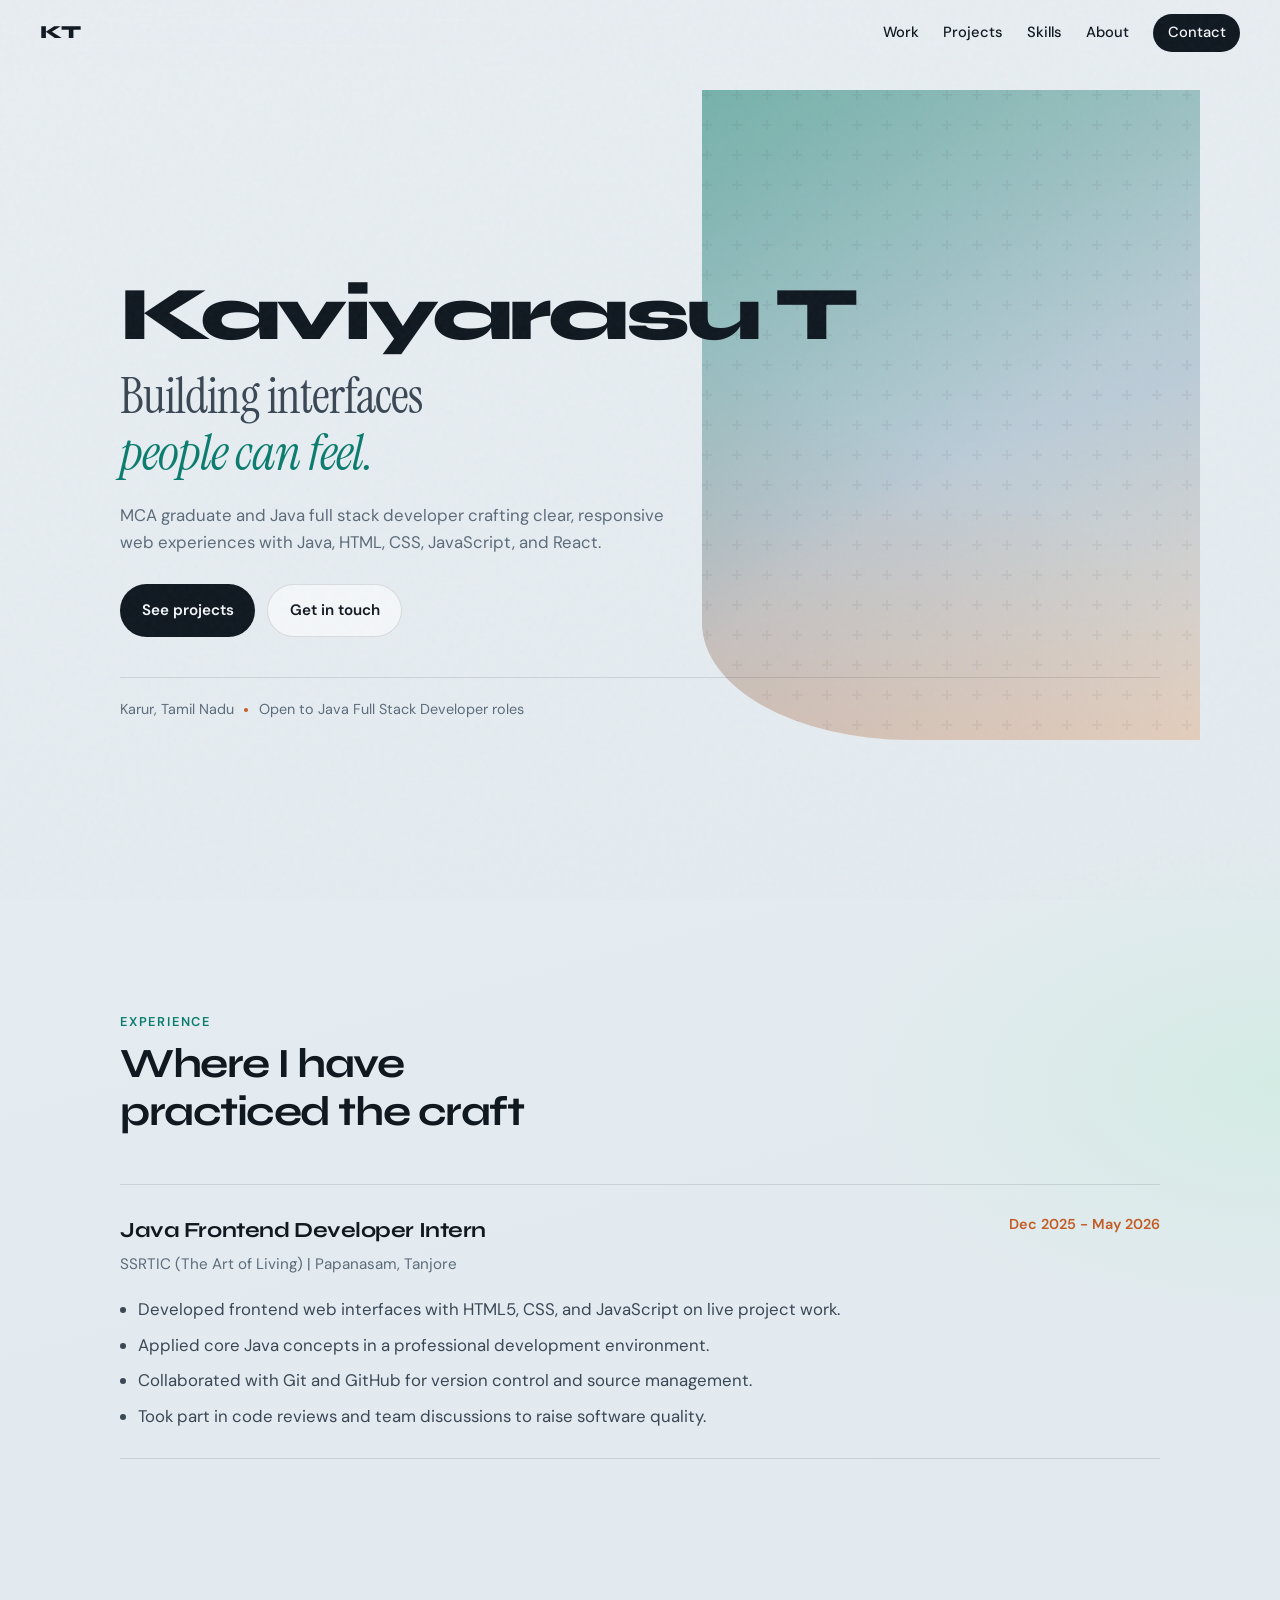
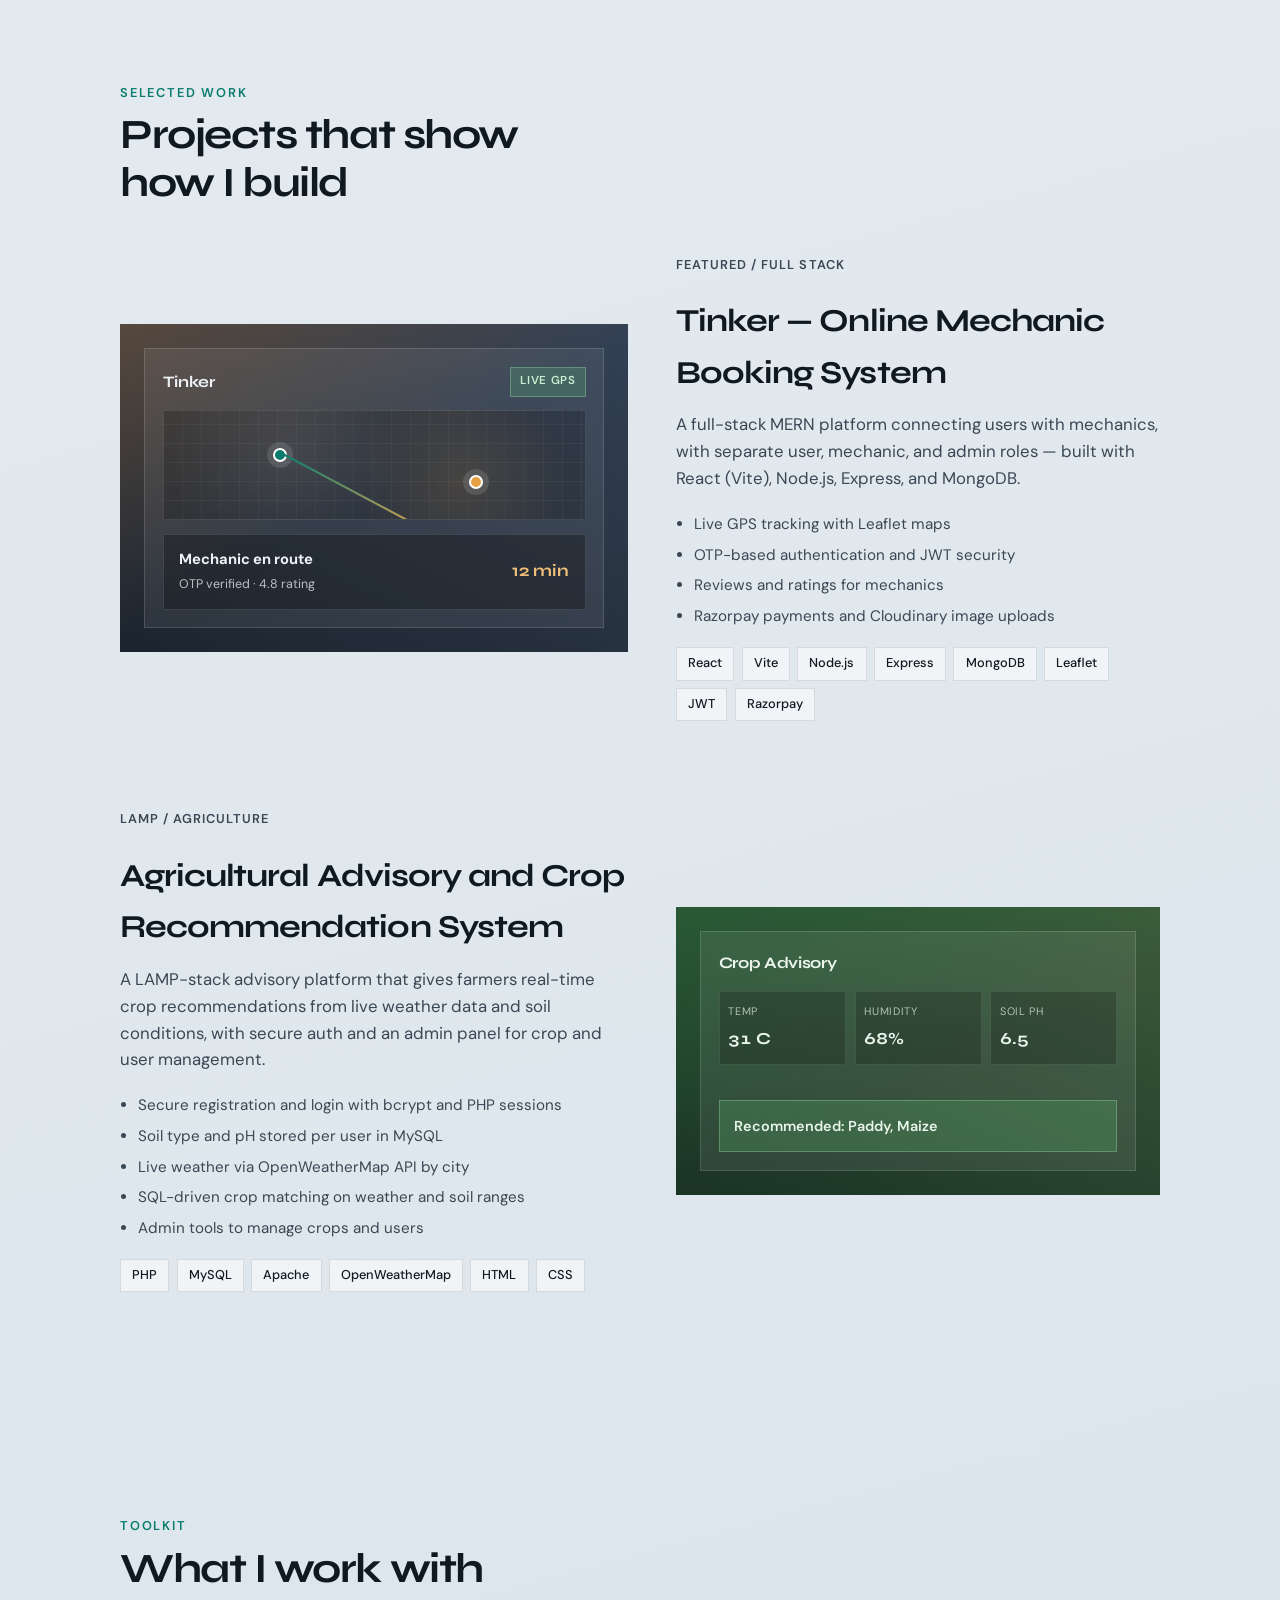
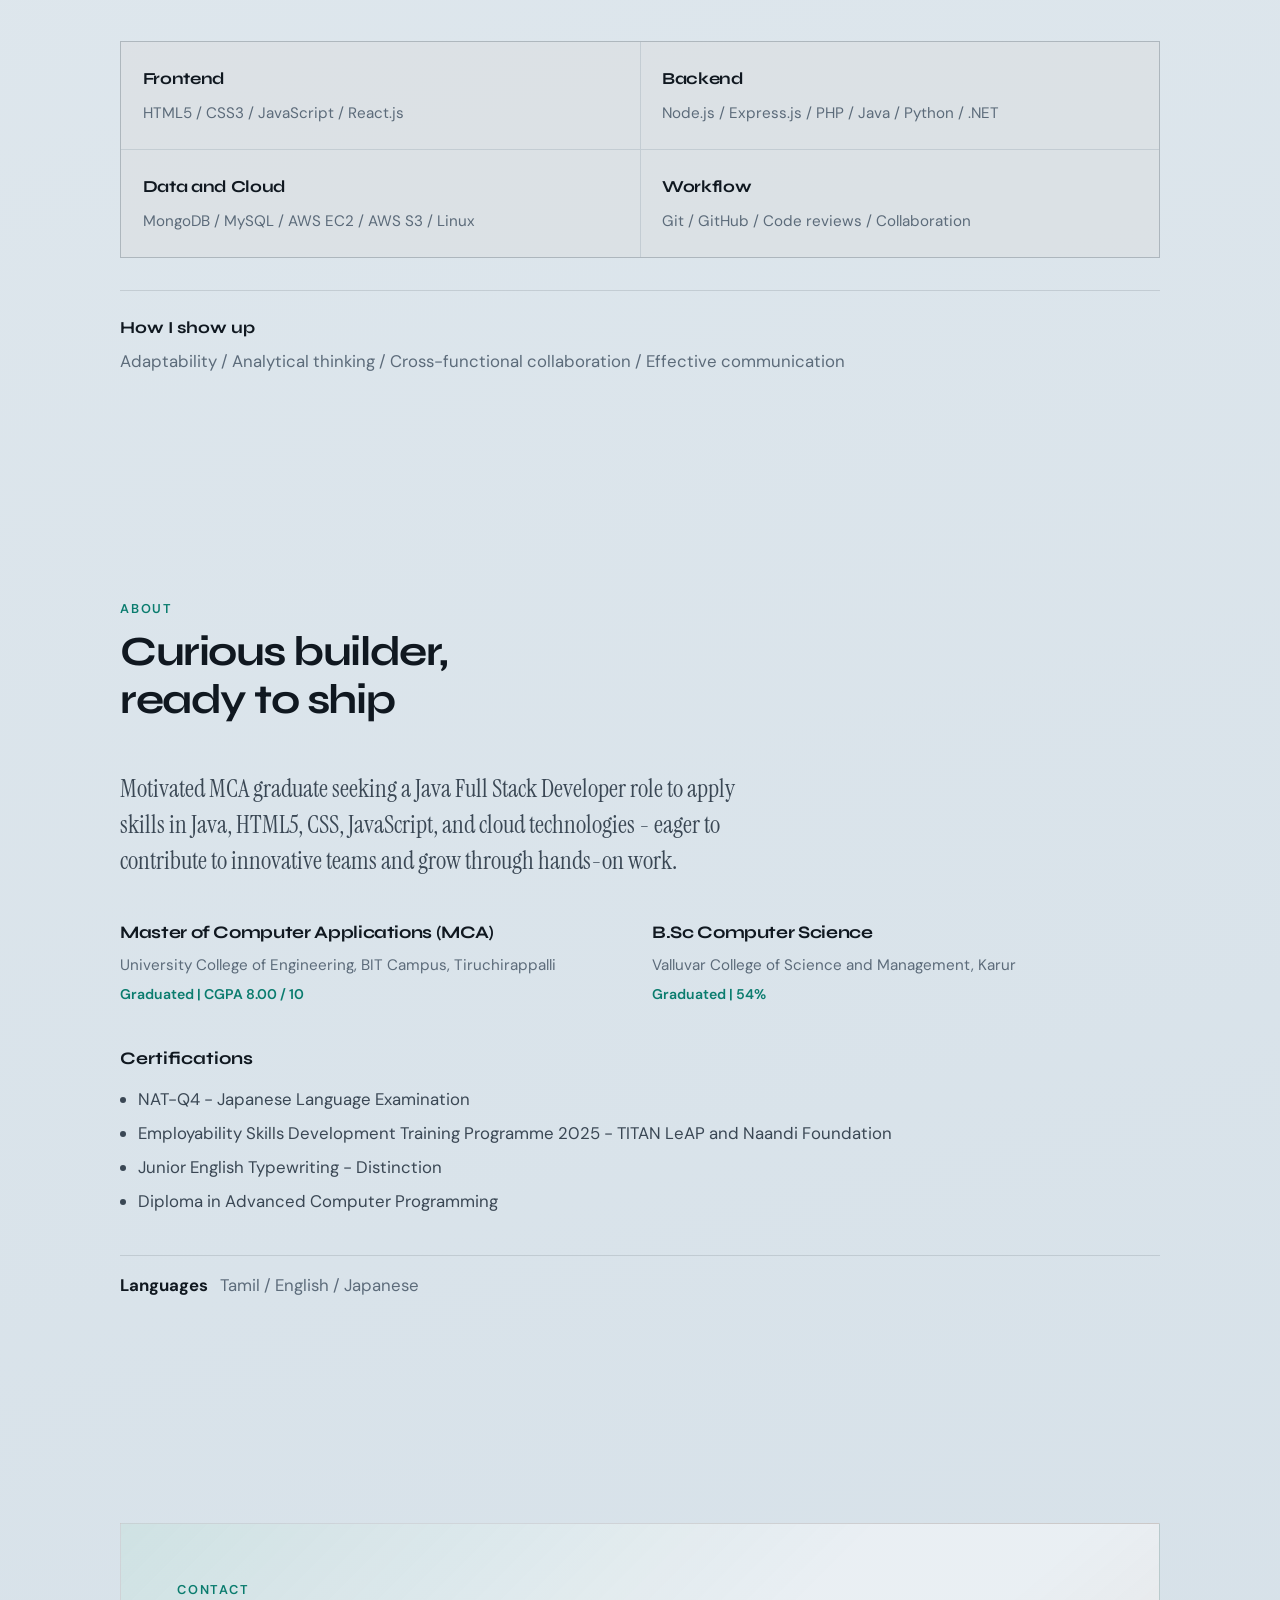
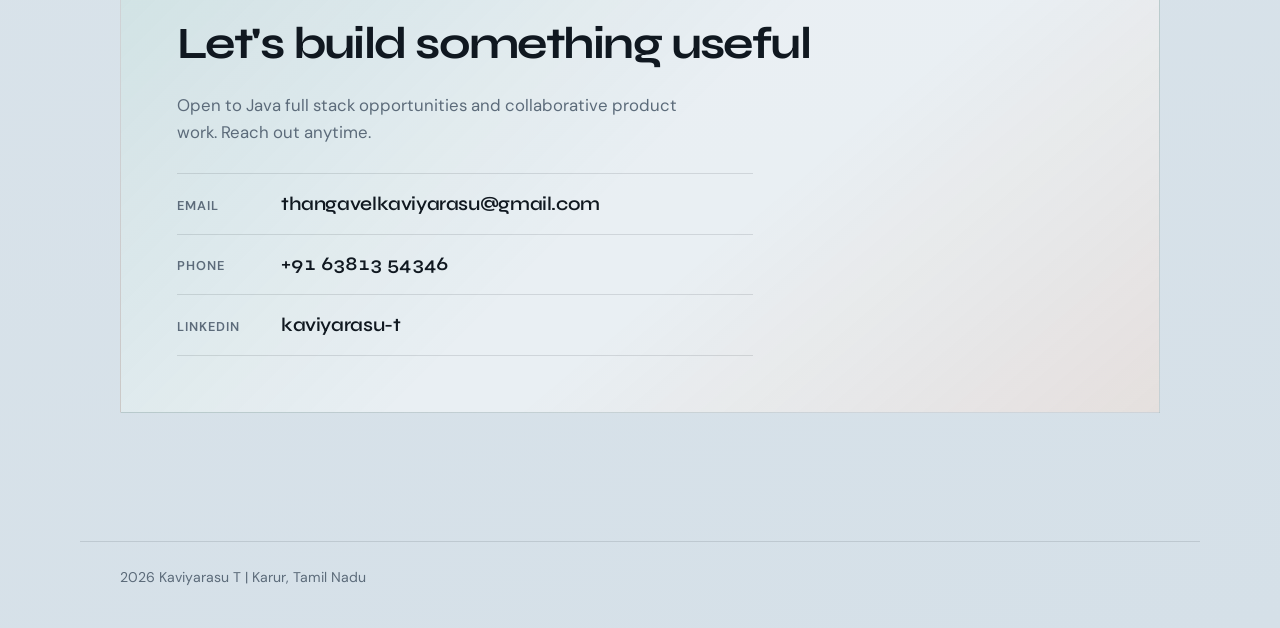
==== commit df8afcc8: "Certificatio to Q4" ====
--- a/index.html
+++ b/index.html
@@ -275,7 +275,7 @@
           <div class="certs reveal">
             <h3>Certifications</h3>
             <ul>
-              <li>NAT-Q5 - Japanese Language Examination</li>
+              <li>NAT-Q4 - Japanese Language Examination</li>
               <li>
                 Employability Skills Development Training Programme 2025 -
                 TITAN LeAP and Naandi Foundation
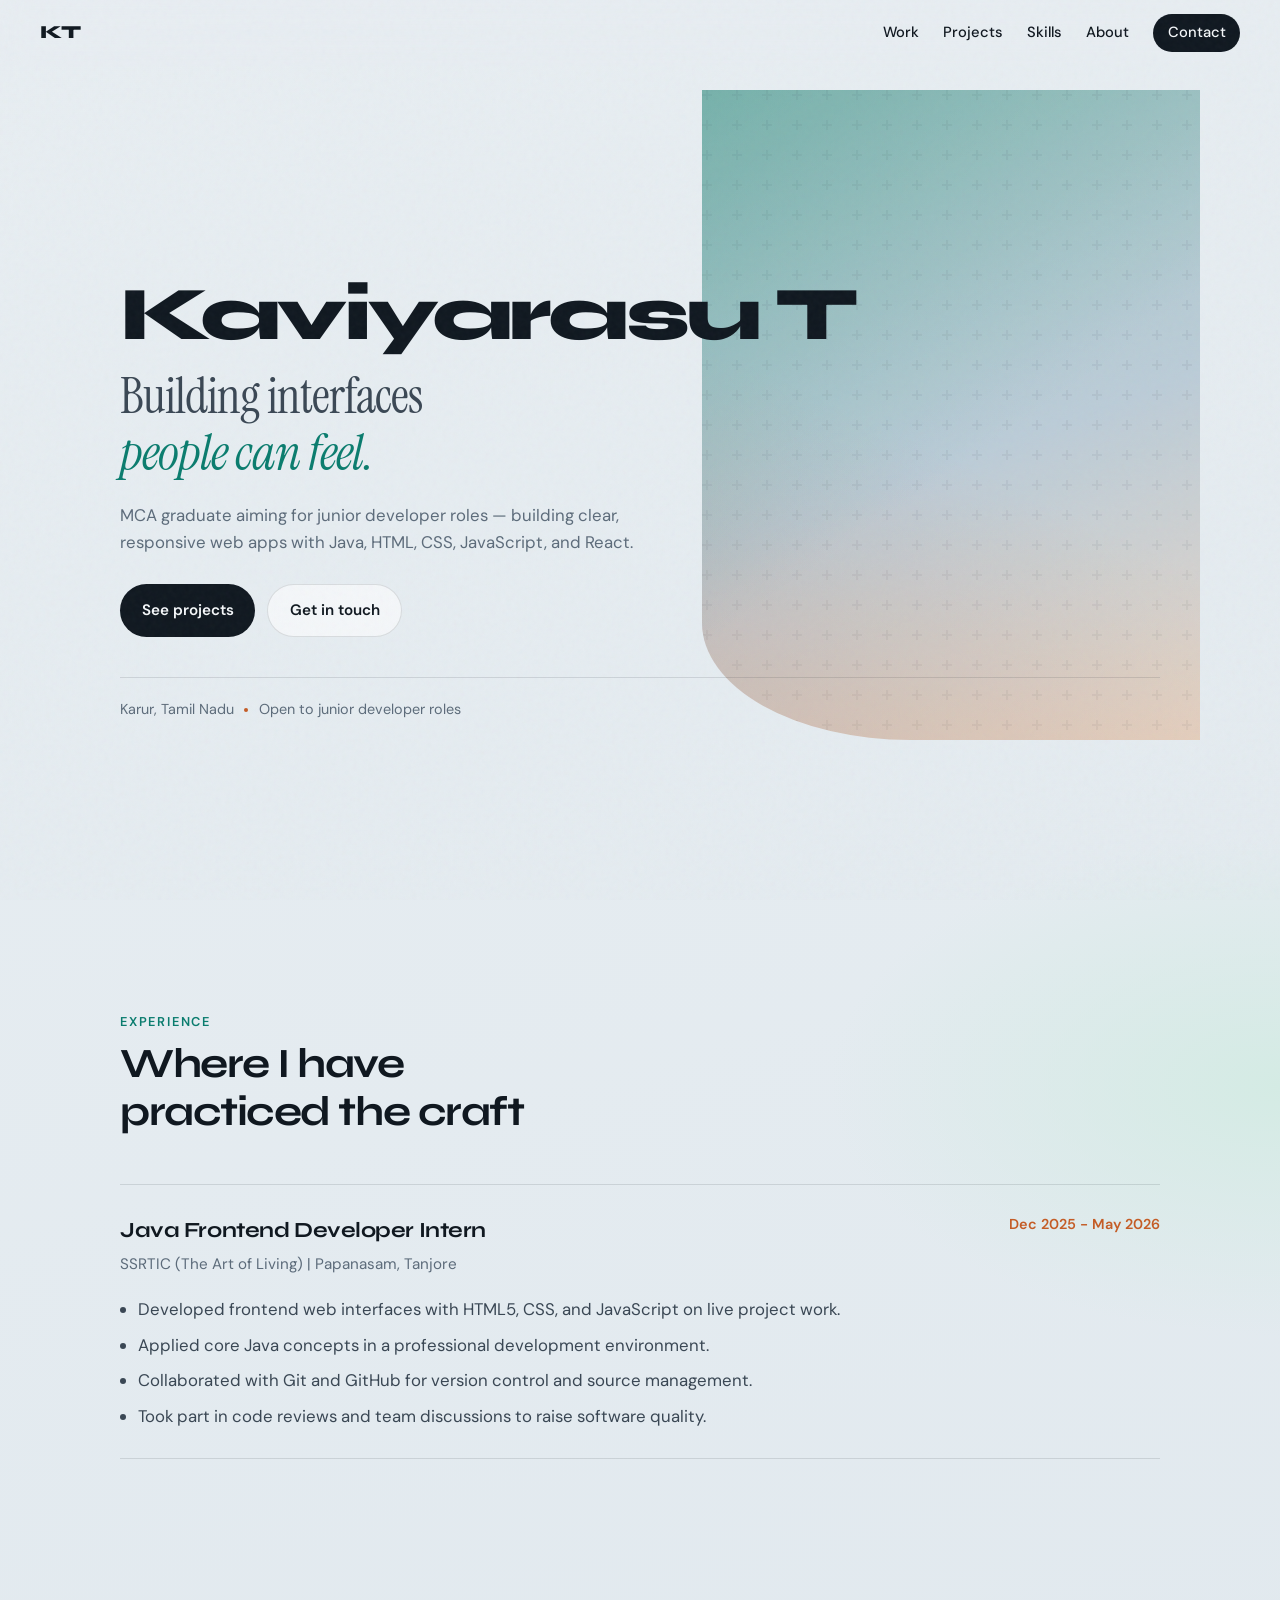
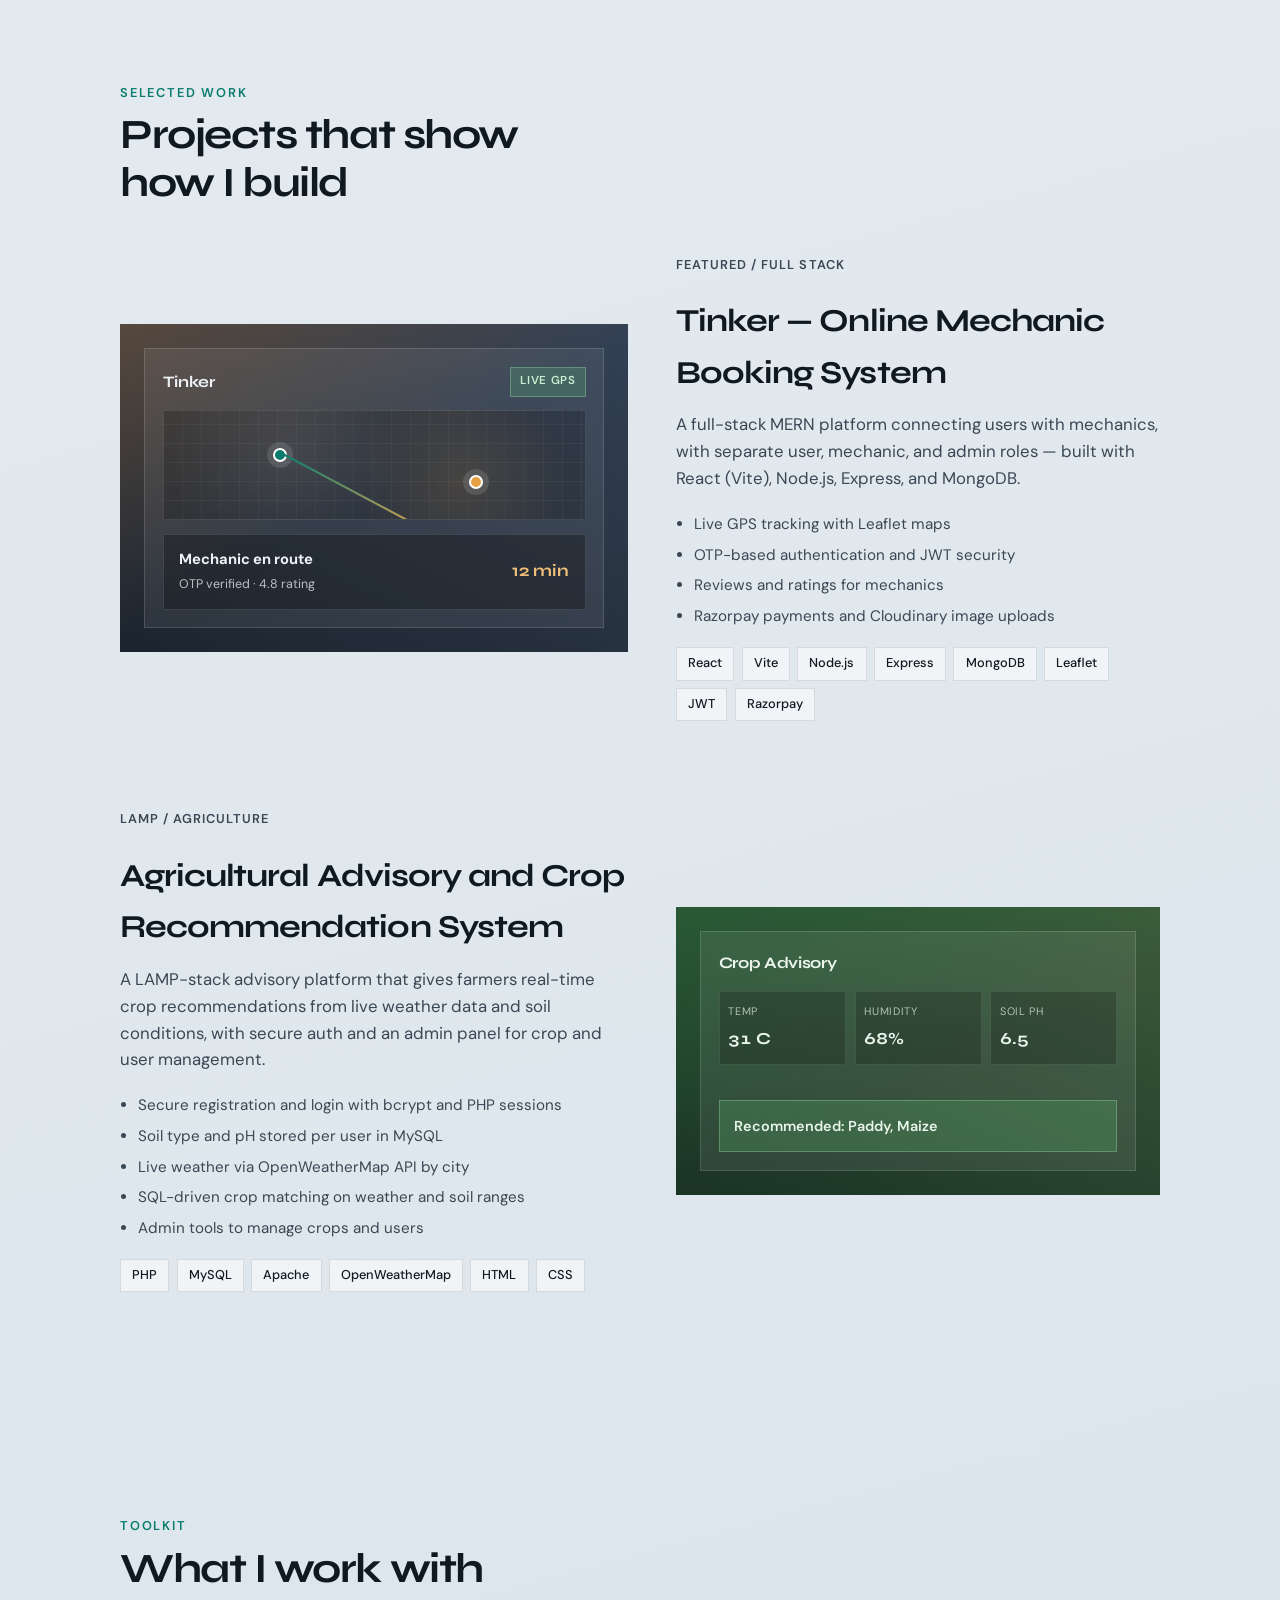
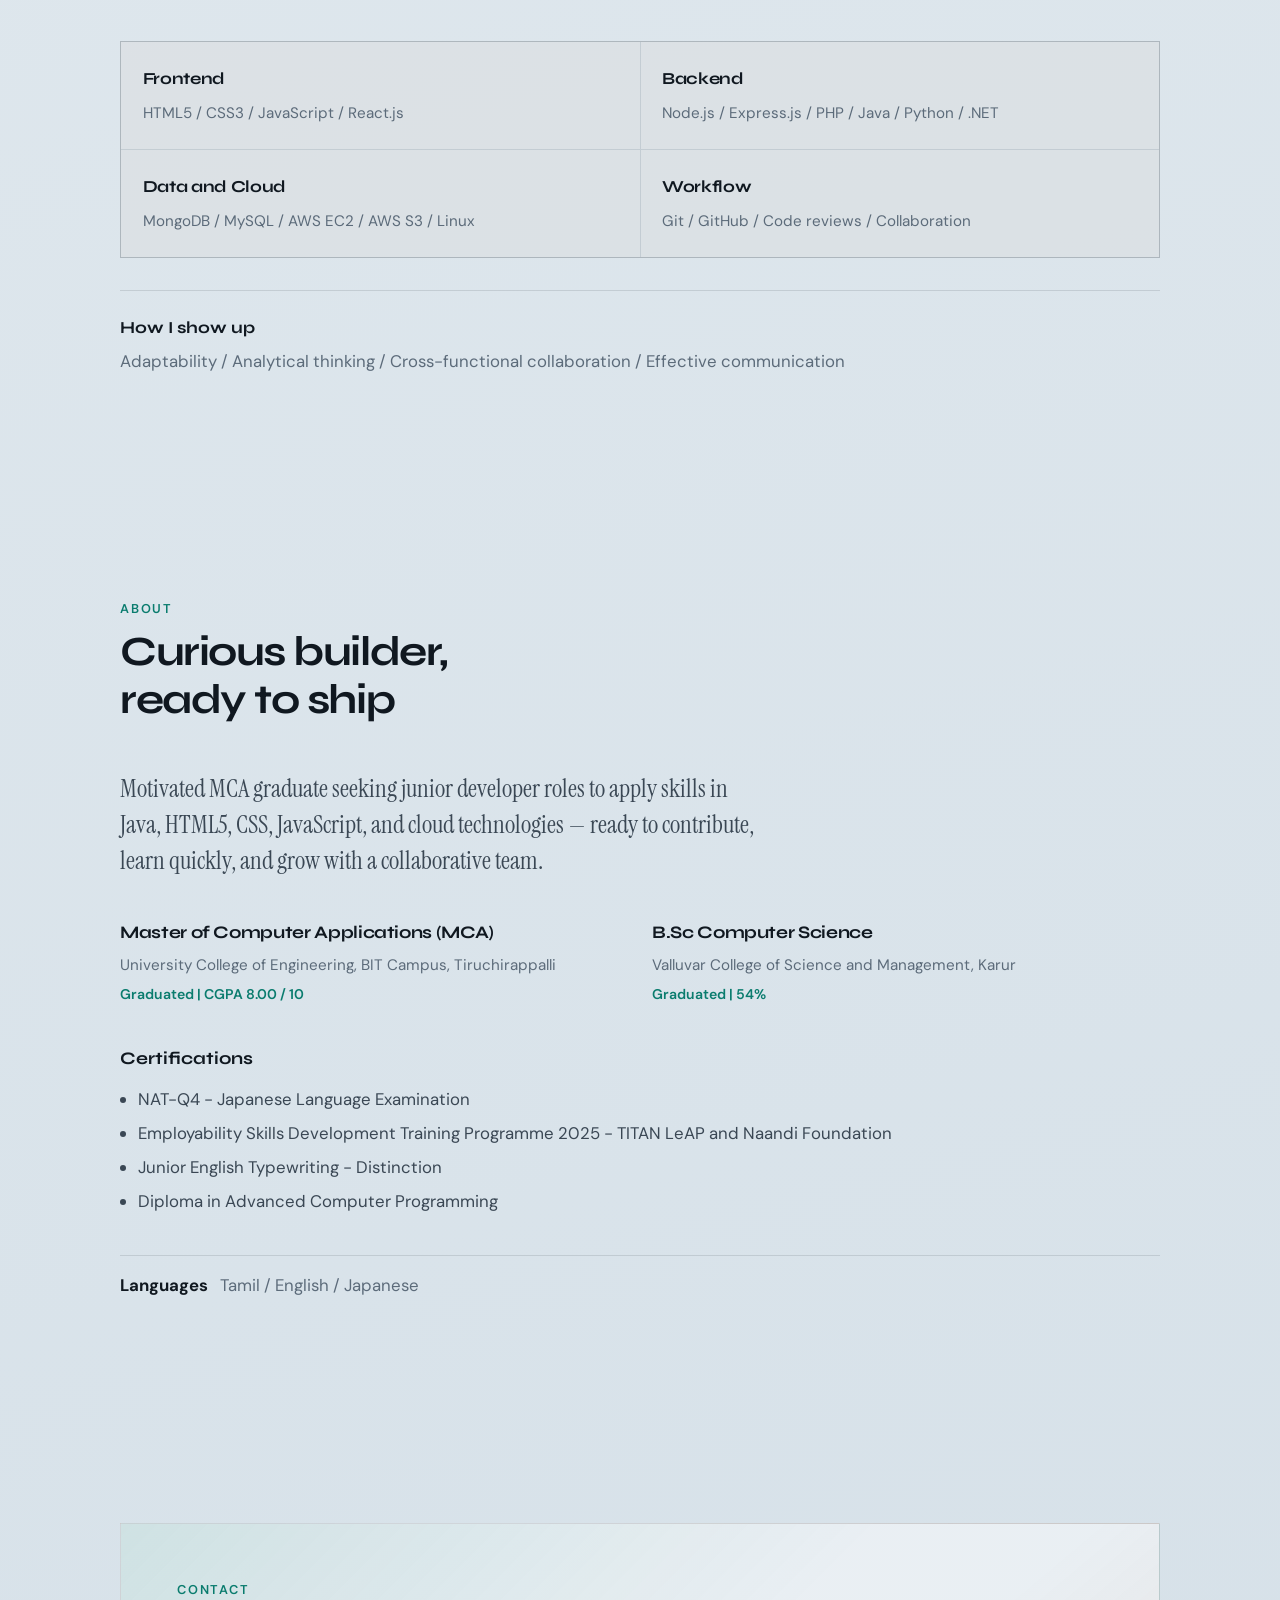
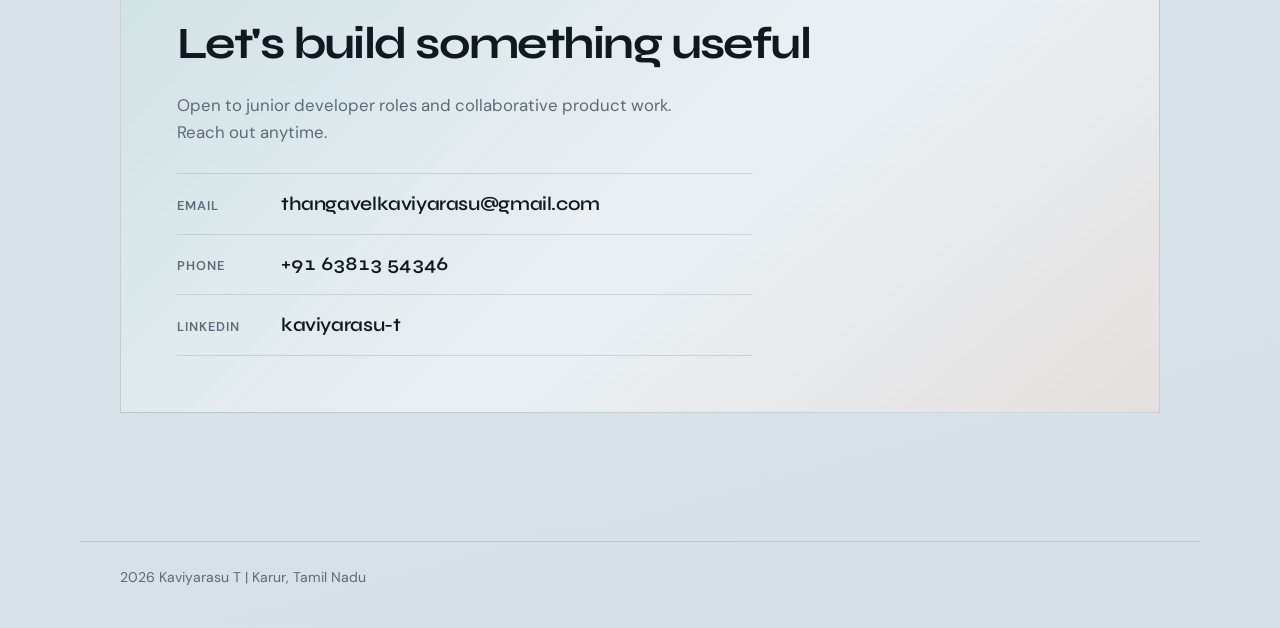
==== commit 89afb3cb: "Junior developer role" ====
--- a/index.html
+++ b/index.html
@@ -7,10 +7,10 @@
       content="width=device-width, initial-scale=1.0, viewport-fit=cover"
     />
     <meta name="theme-color" content="#e8eef2" />
-    <title>Kaviyarasu T - Java Full Stack Developer</title>
+    <title>Kaviyarasu T - Junior Developer</title>
     <meta
       name="description"
-      content="Portfolio of Kaviyarasu T - MCA graduate and Java full stack developer building web applications with Java, React, JavaScript, and modern tooling."
+      content="Portfolio of Kaviyarasu T - MCA graduate seeking junior developer roles, building web apps with Java, React, JavaScript, and modern tooling."
     />
     <link rel="preconnect" href="https://fonts.googleapis.com" />
     <link rel="preconnect" href="https://fonts.gstatic.com" crossorigin />
@@ -54,8 +54,8 @@
           <em>people can feel.</em>
         </h1>
         <p class="hero-lead reveal">
-          MCA graduate and Java full stack developer crafting clear,
-          responsive web experiences with Java, HTML, CSS, JavaScript, and React.
+          MCA graduate aiming for junior developer roles — building
+          clear, responsive web apps with Java, HTML, CSS, JavaScript, and React.
         </p>
         <div class="hero-actions reveal">
           <a class="btn btn-primary" href="#projects">See projects</a>
@@ -64,7 +64,7 @@
         <div class="hero-meta reveal">
           <span>Karur, Tamil Nadu</span>
           <span class="dot" aria-hidden="true"></span>
-          <span>Open to Java Full Stack Developer roles</span>
+          <span>Open to junior developer roles</span>
         </div>
       </section>
 
@@ -251,10 +251,10 @@
 
         <div class="about-layout">
           <p class="about-lead reveal">
-            Motivated MCA graduate seeking a Java Full Stack Developer role to
-            apply skills in Java, HTML5, CSS, JavaScript, and cloud technologies -
-            eager to contribute to innovative teams and grow through hands-on
-            work.
+            Motivated MCA graduate seeking junior developer roles to apply
+            skills in Java, HTML5, CSS, JavaScript, and cloud technologies —
+            ready to contribute, learn quickly, and grow with a collaborative
+            team.
           </p>
 
           <div class="edu-list">
@@ -296,8 +296,8 @@
           <p class="eyebrow">Contact</p>
           <h2>Let's build something useful</h2>
           <p>
-            Open to Java full stack opportunities and collaborative product
-            work. Reach out anytime.
+            Open to junior developer roles and collaborative product work.
+            Reach out anytime.
           </p>
           <div class="contact-links">
             <a class="contact-row" href="mailto:thangavelkaviyarasu@gmail.com">
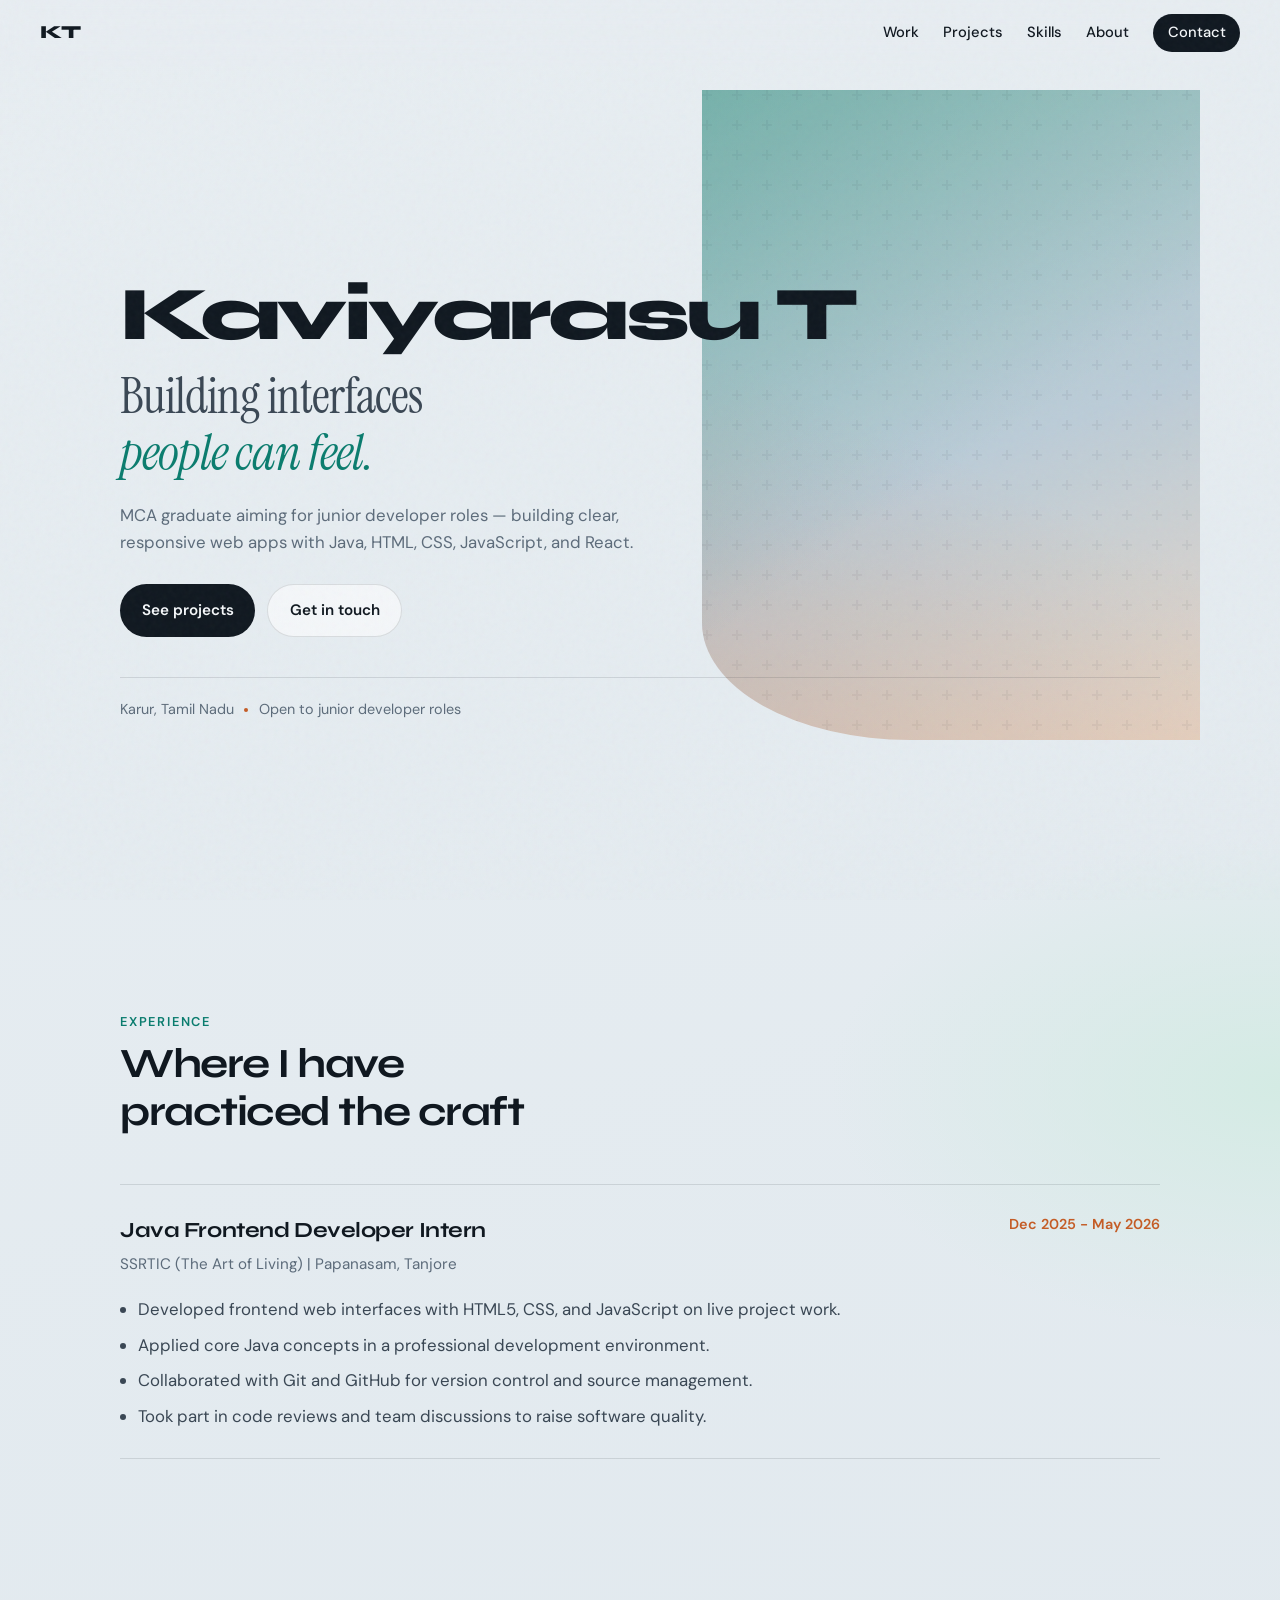
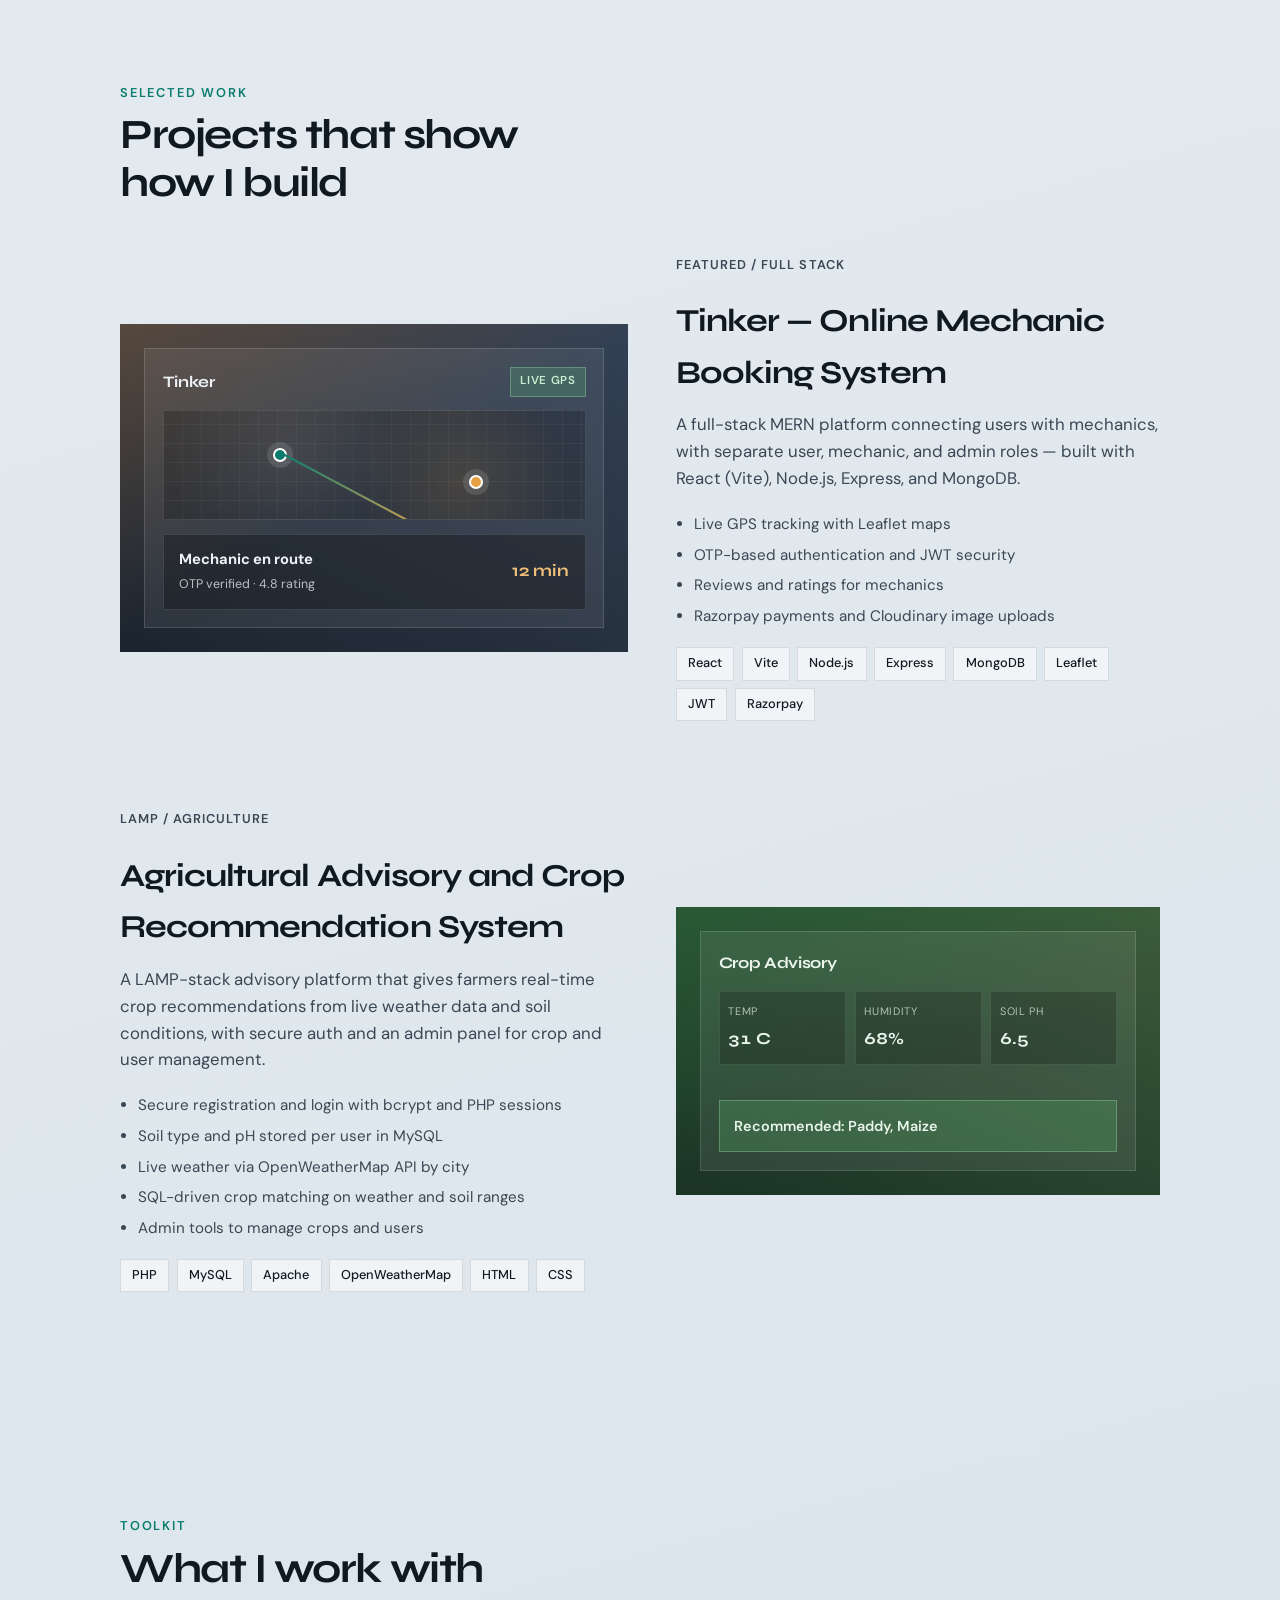
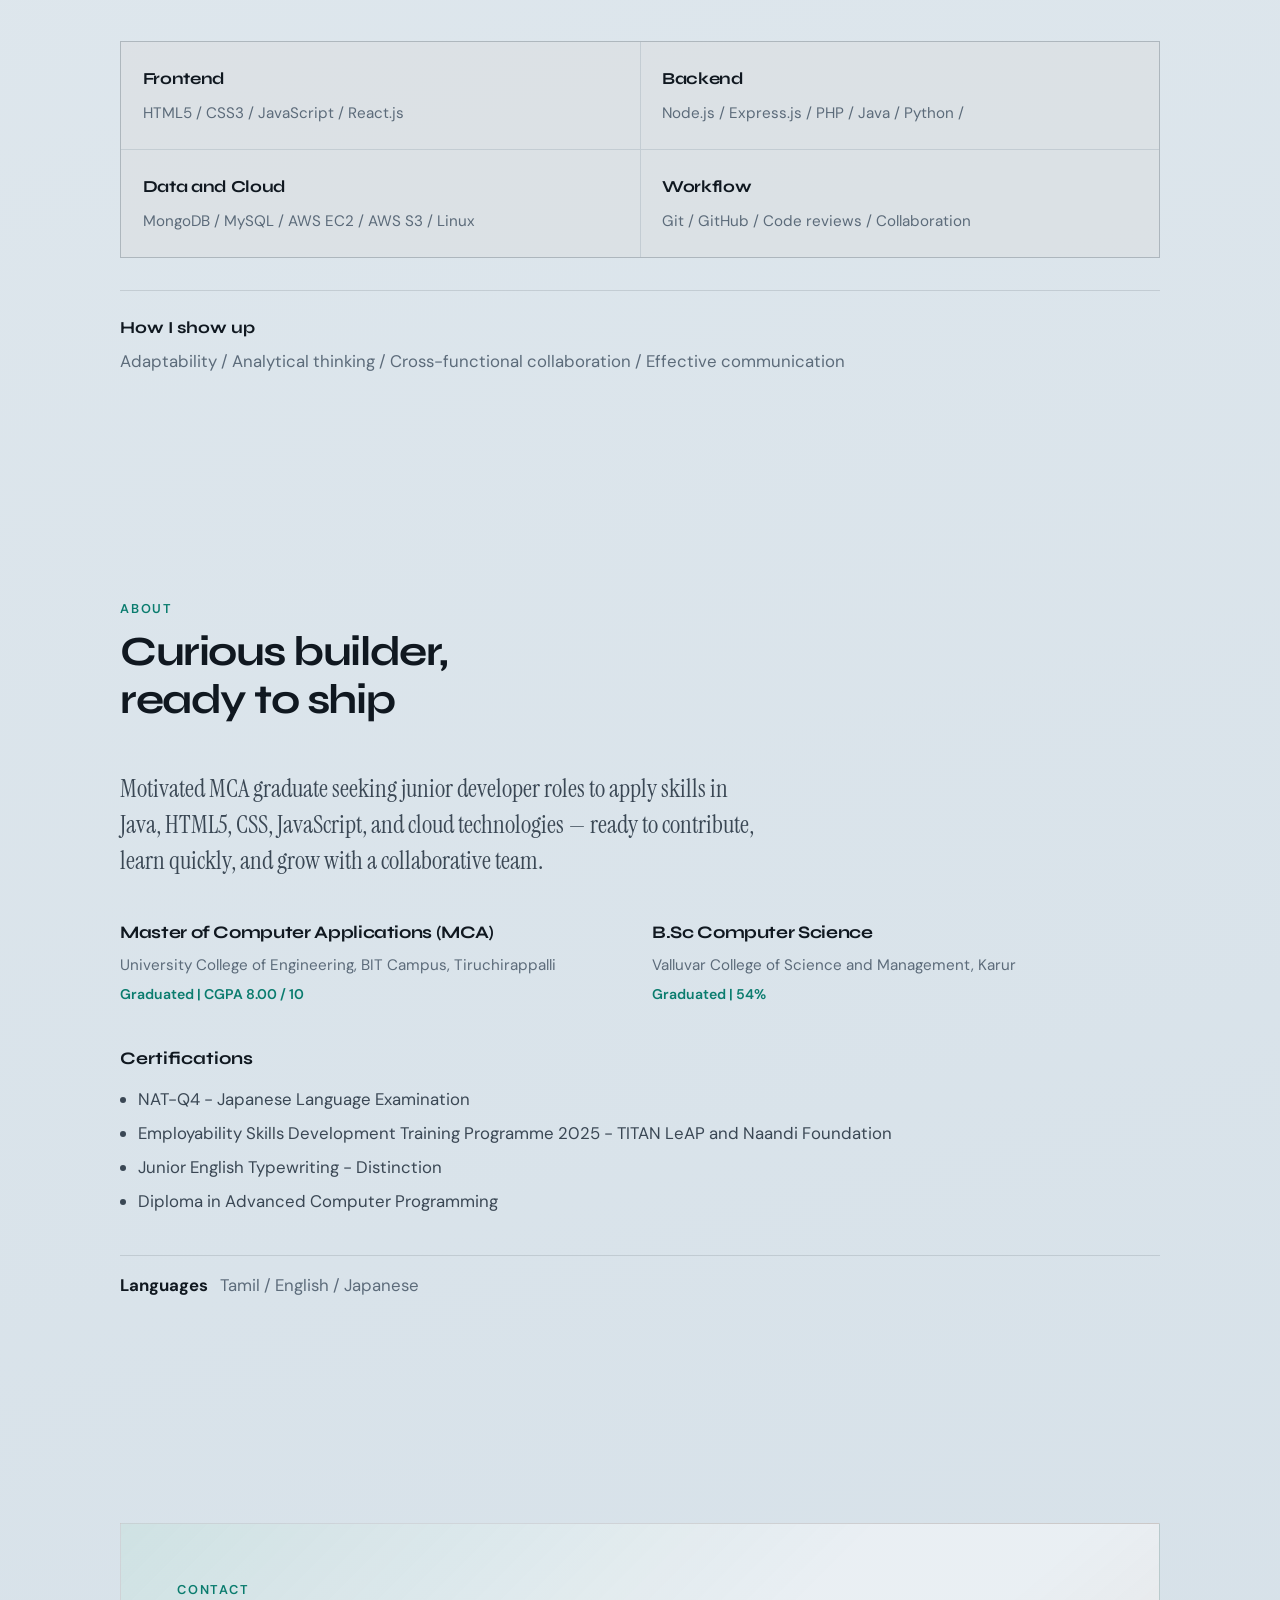
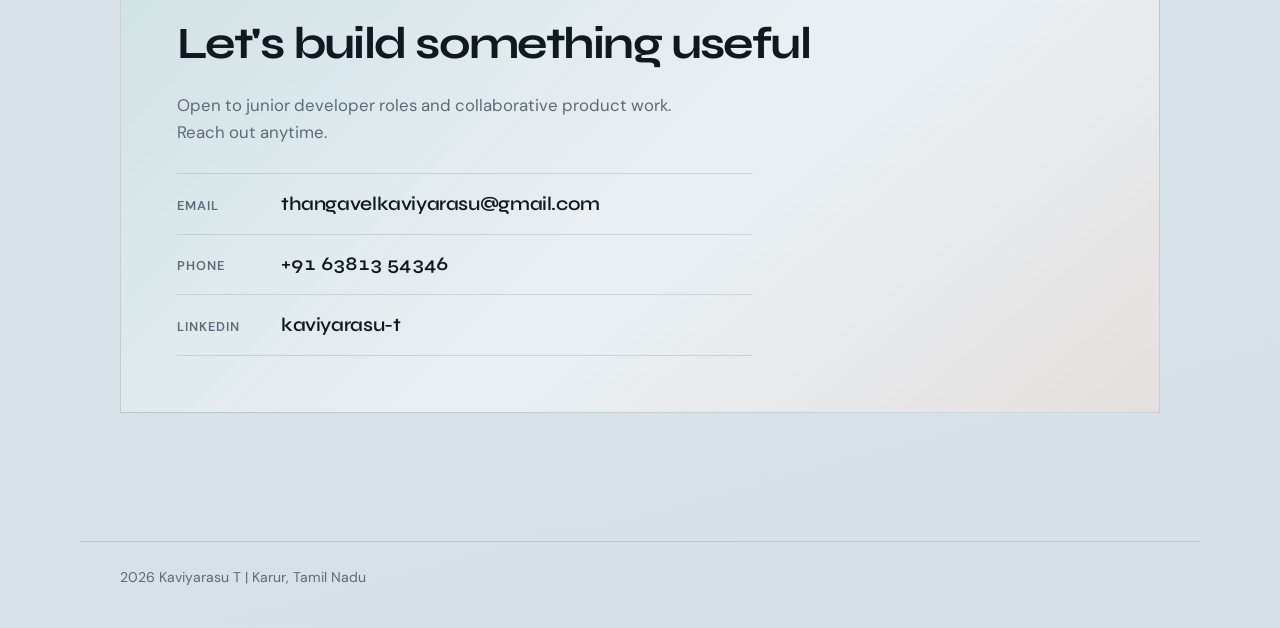
==== commit cb88cb55: ".NET removed" ====
--- a/index.html
+++ b/index.html
@@ -222,7 +222,7 @@
           </div>
           <div class="skill-block reveal">
             <h3>Backend</h3>
-            <p>Node.js / Express.js / PHP / Java / Python / .NET</p>
+            <p>Node.js / Express.js / PHP / Java / Python /</p>
           </div>
           <div class="skill-block reveal">
             <h3>Data and Cloud</h3>
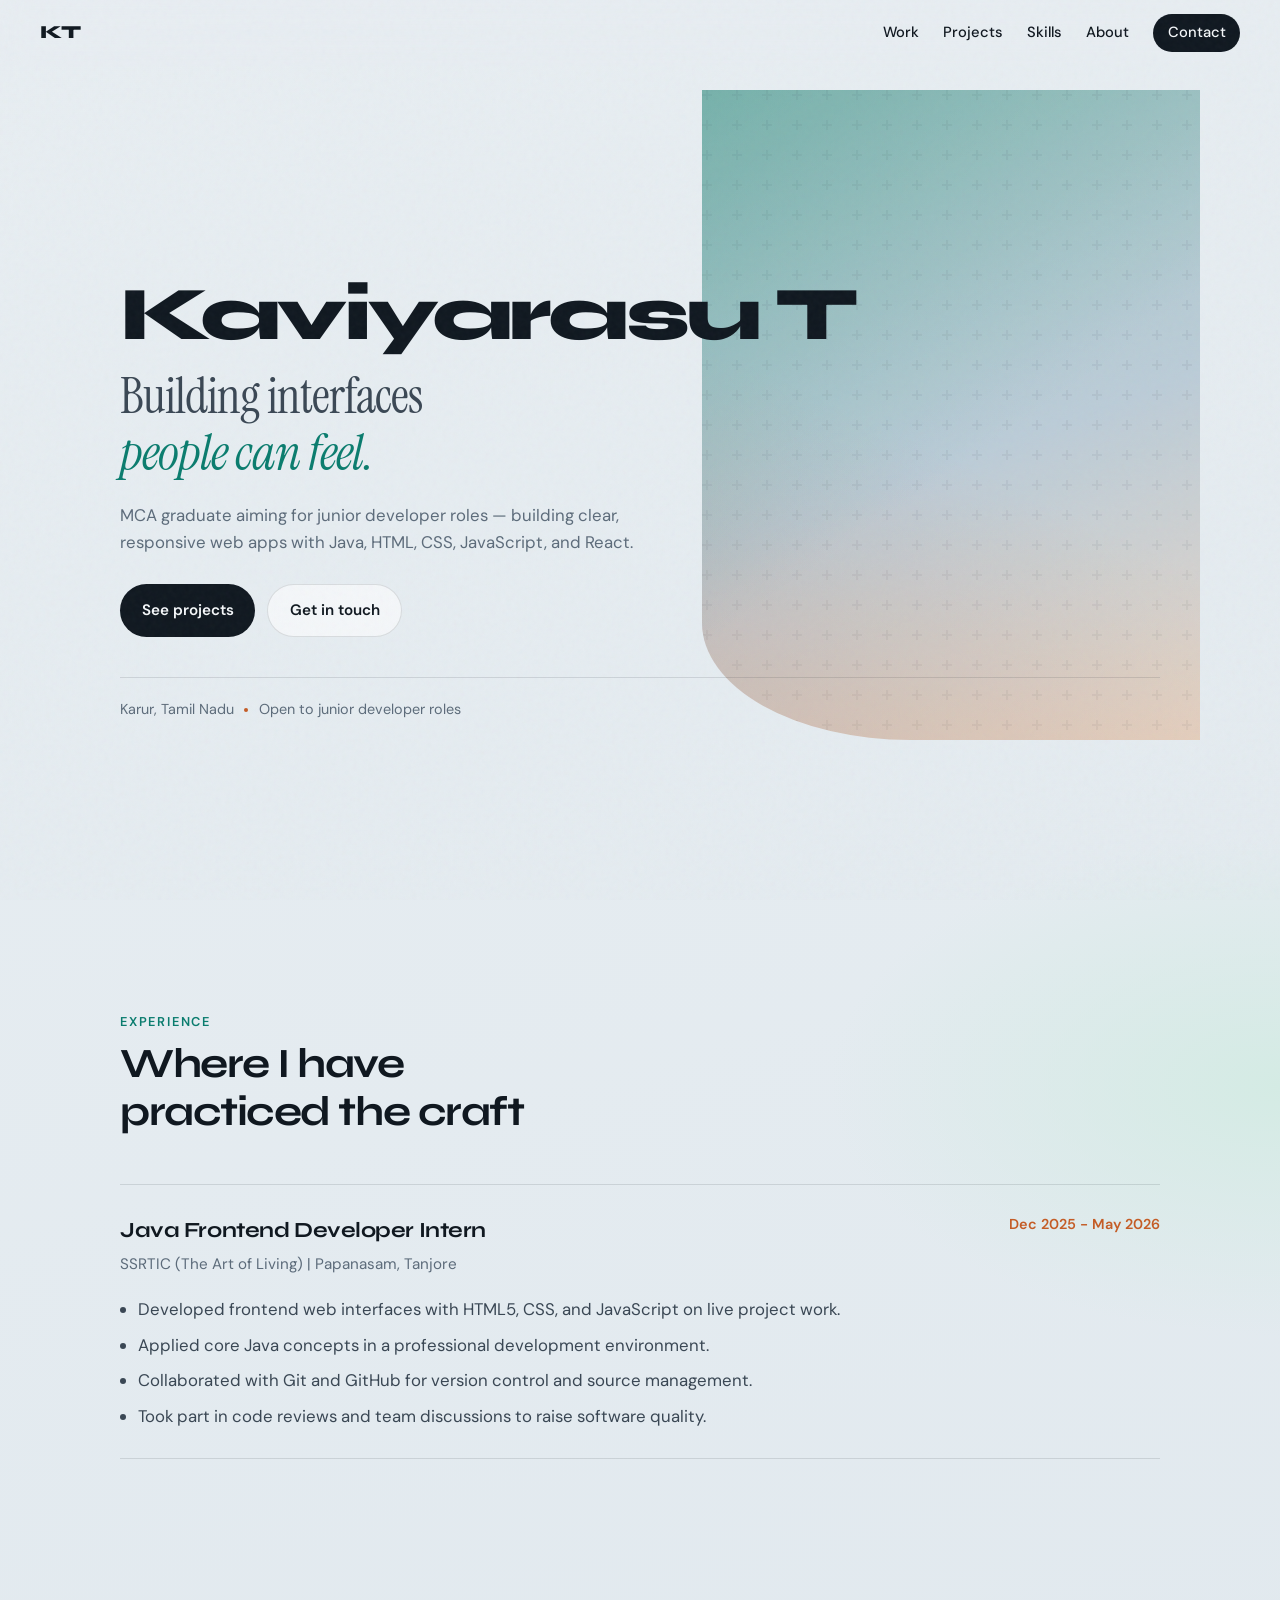
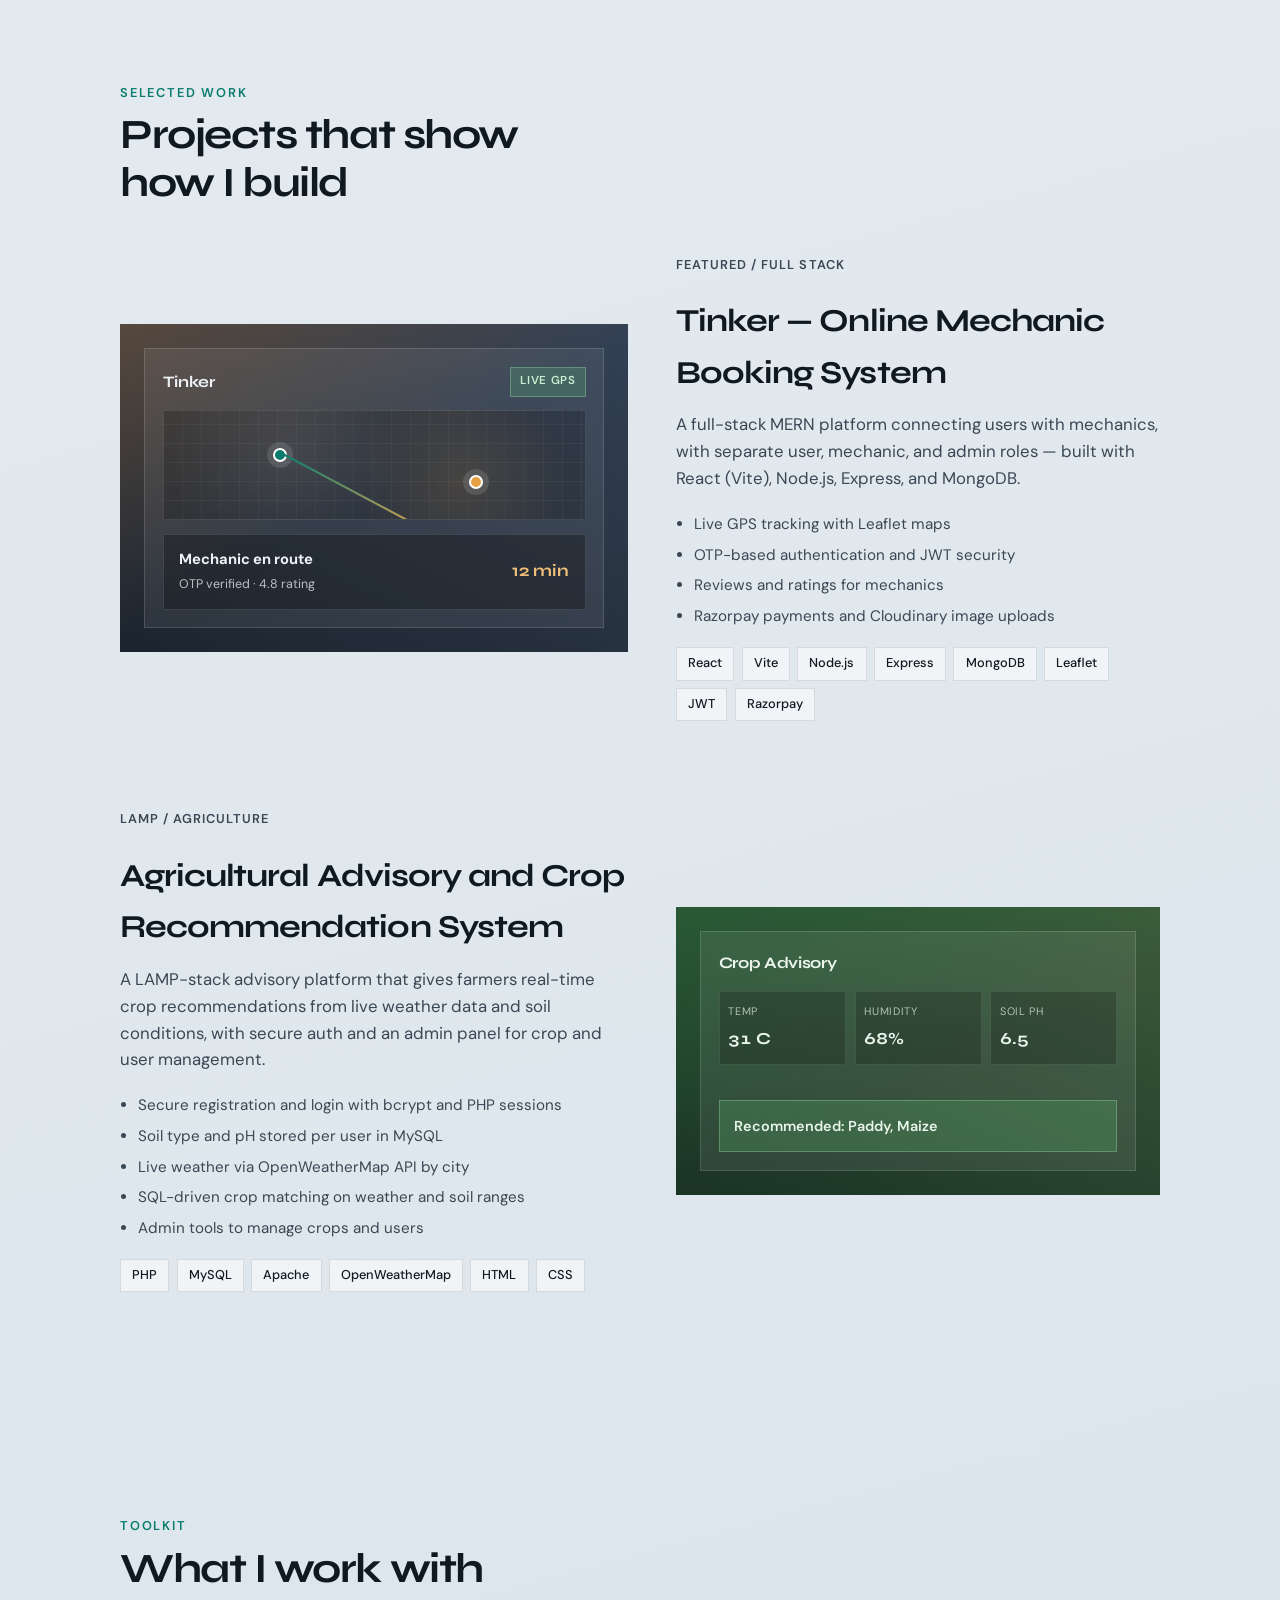
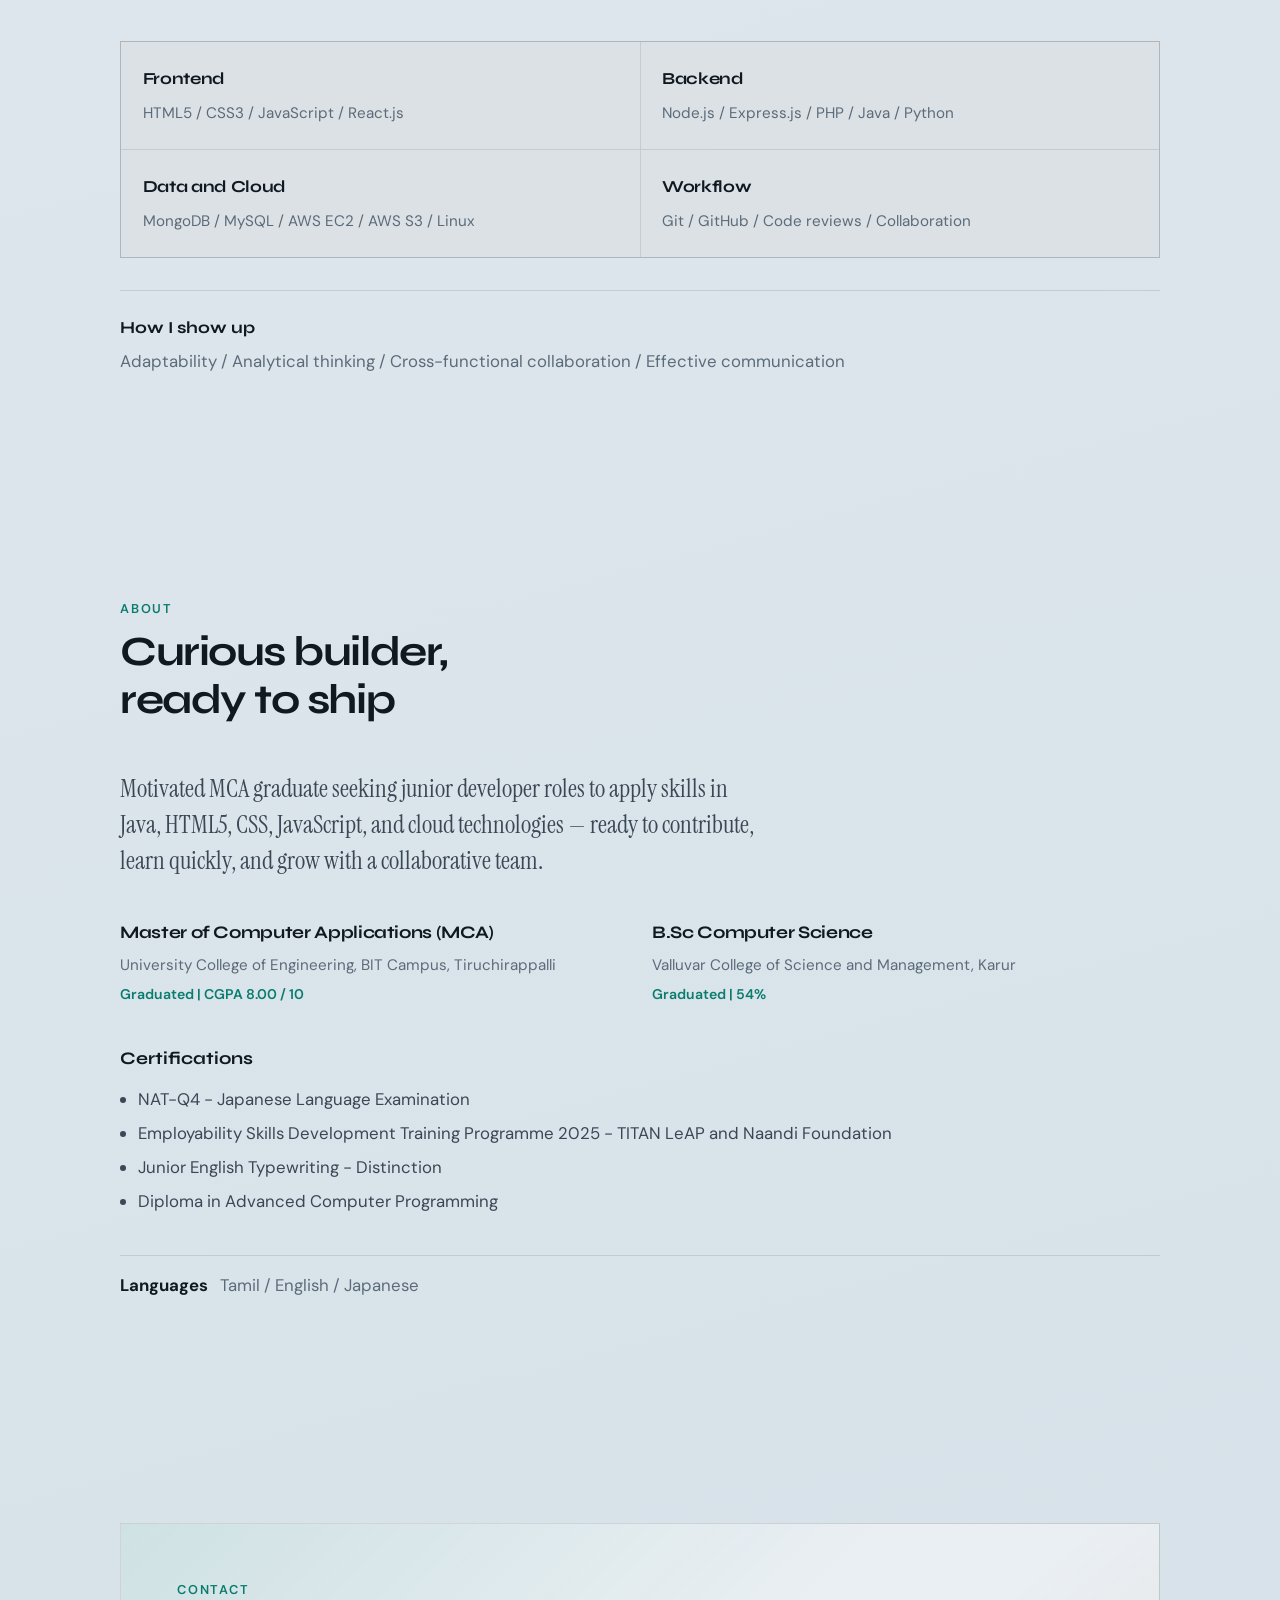
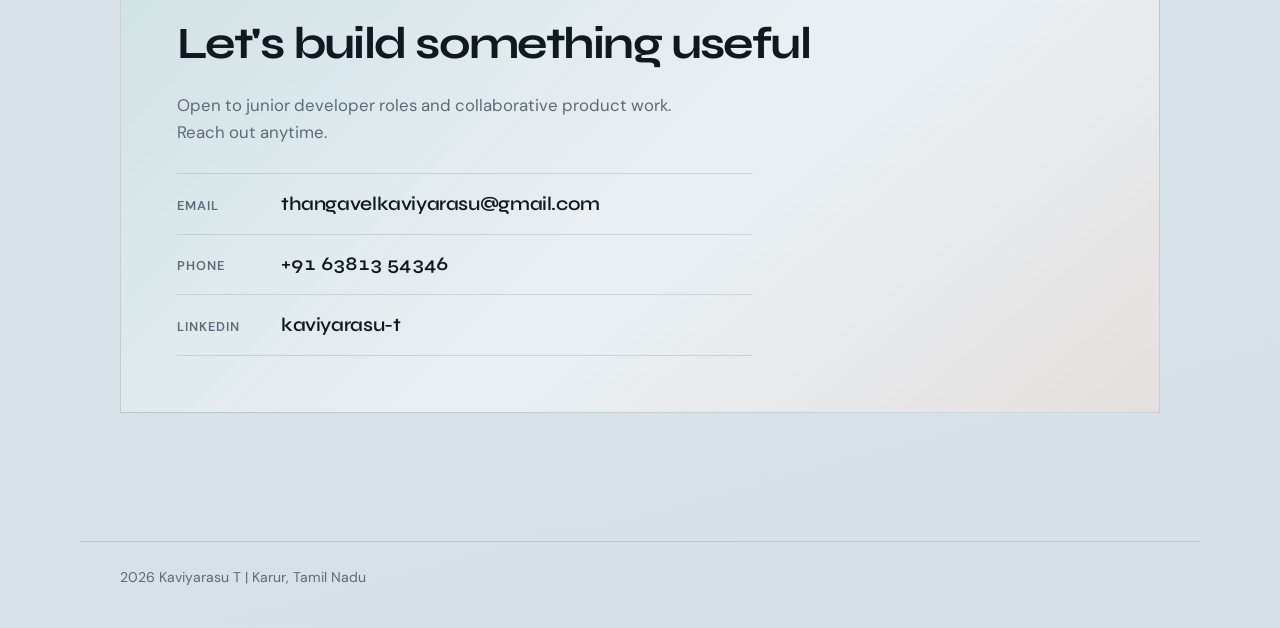
==== commit d1f95288: "/ removed" ====
--- a/index.html
+++ b/index.html
@@ -222,7 +222,7 @@
           </div>
           <div class="skill-block reveal">
             <h3>Backend</h3>
-            <p>Node.js / Express.js / PHP / Java / Python /</p>
+            <p>Node.js / Express.js / PHP / Java / Python </p>
           </div>
           <div class="skill-block reveal">
             <h3>Data and Cloud</h3>
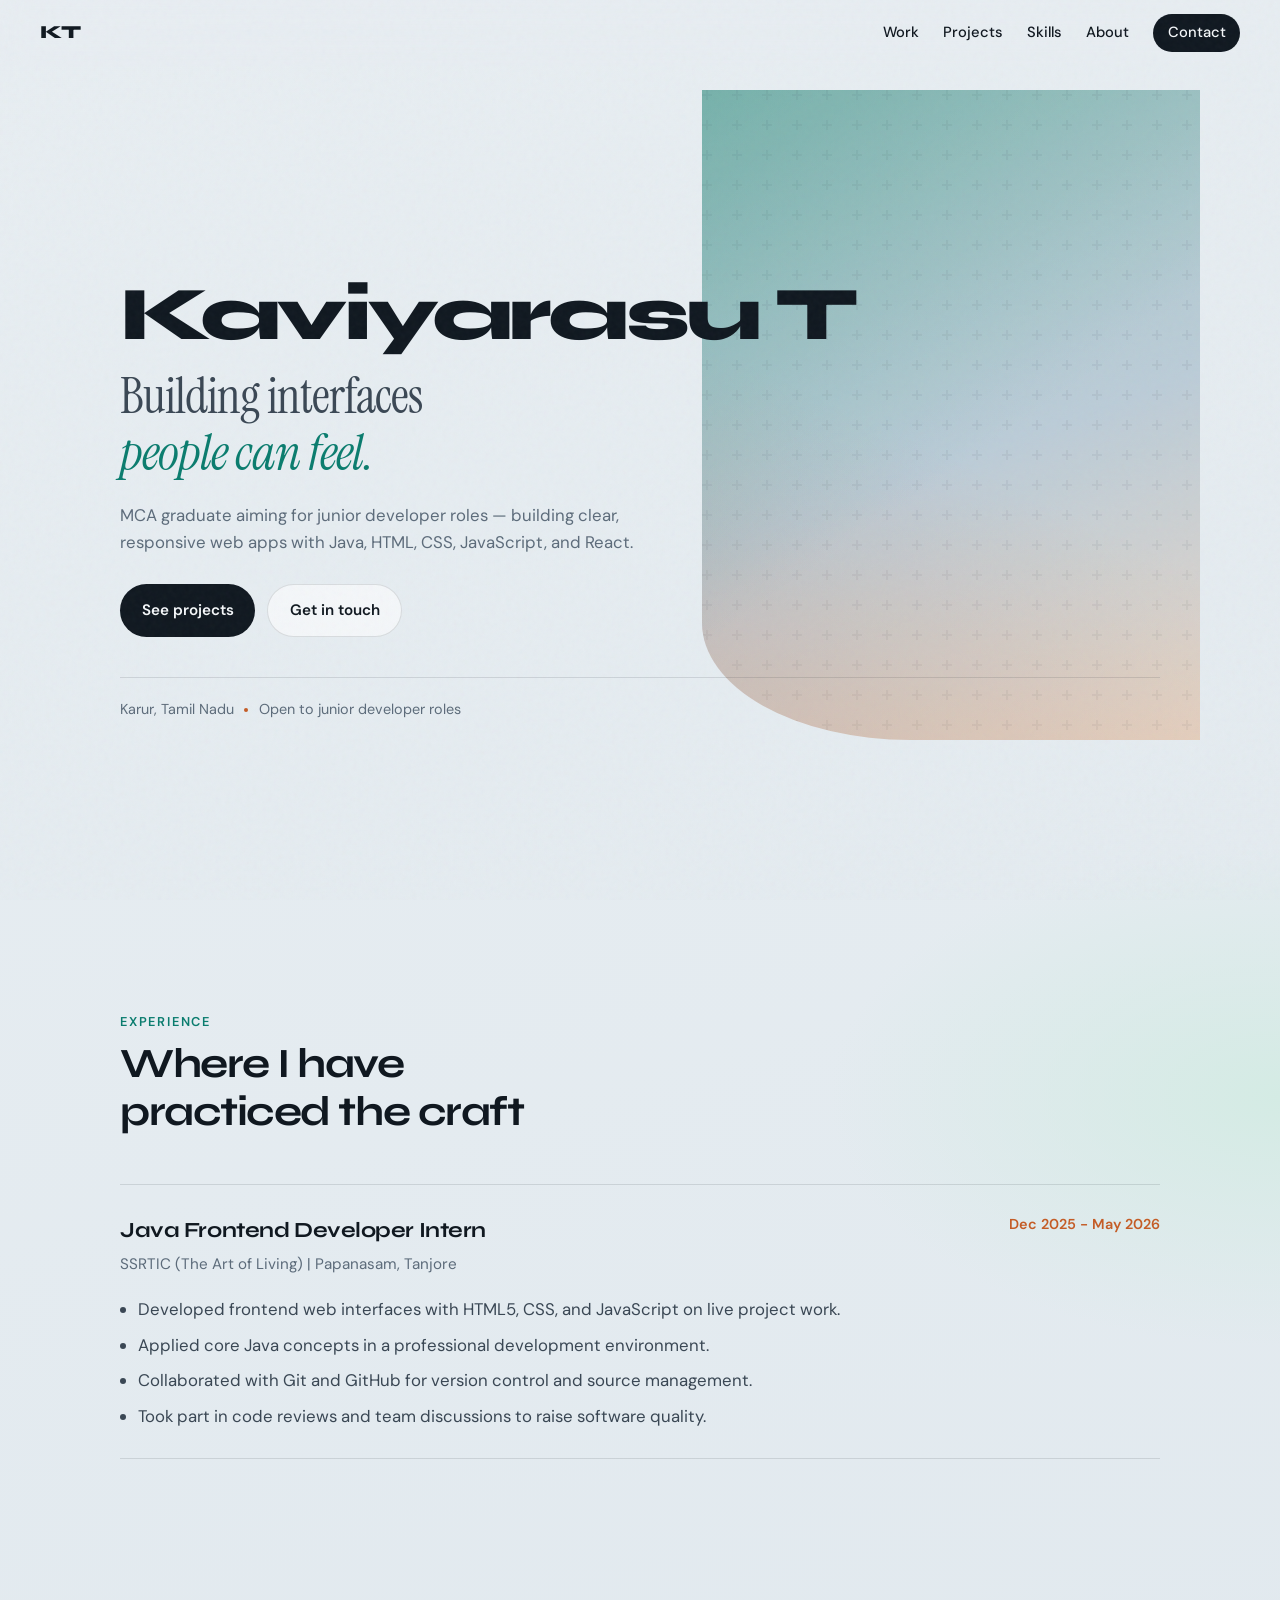
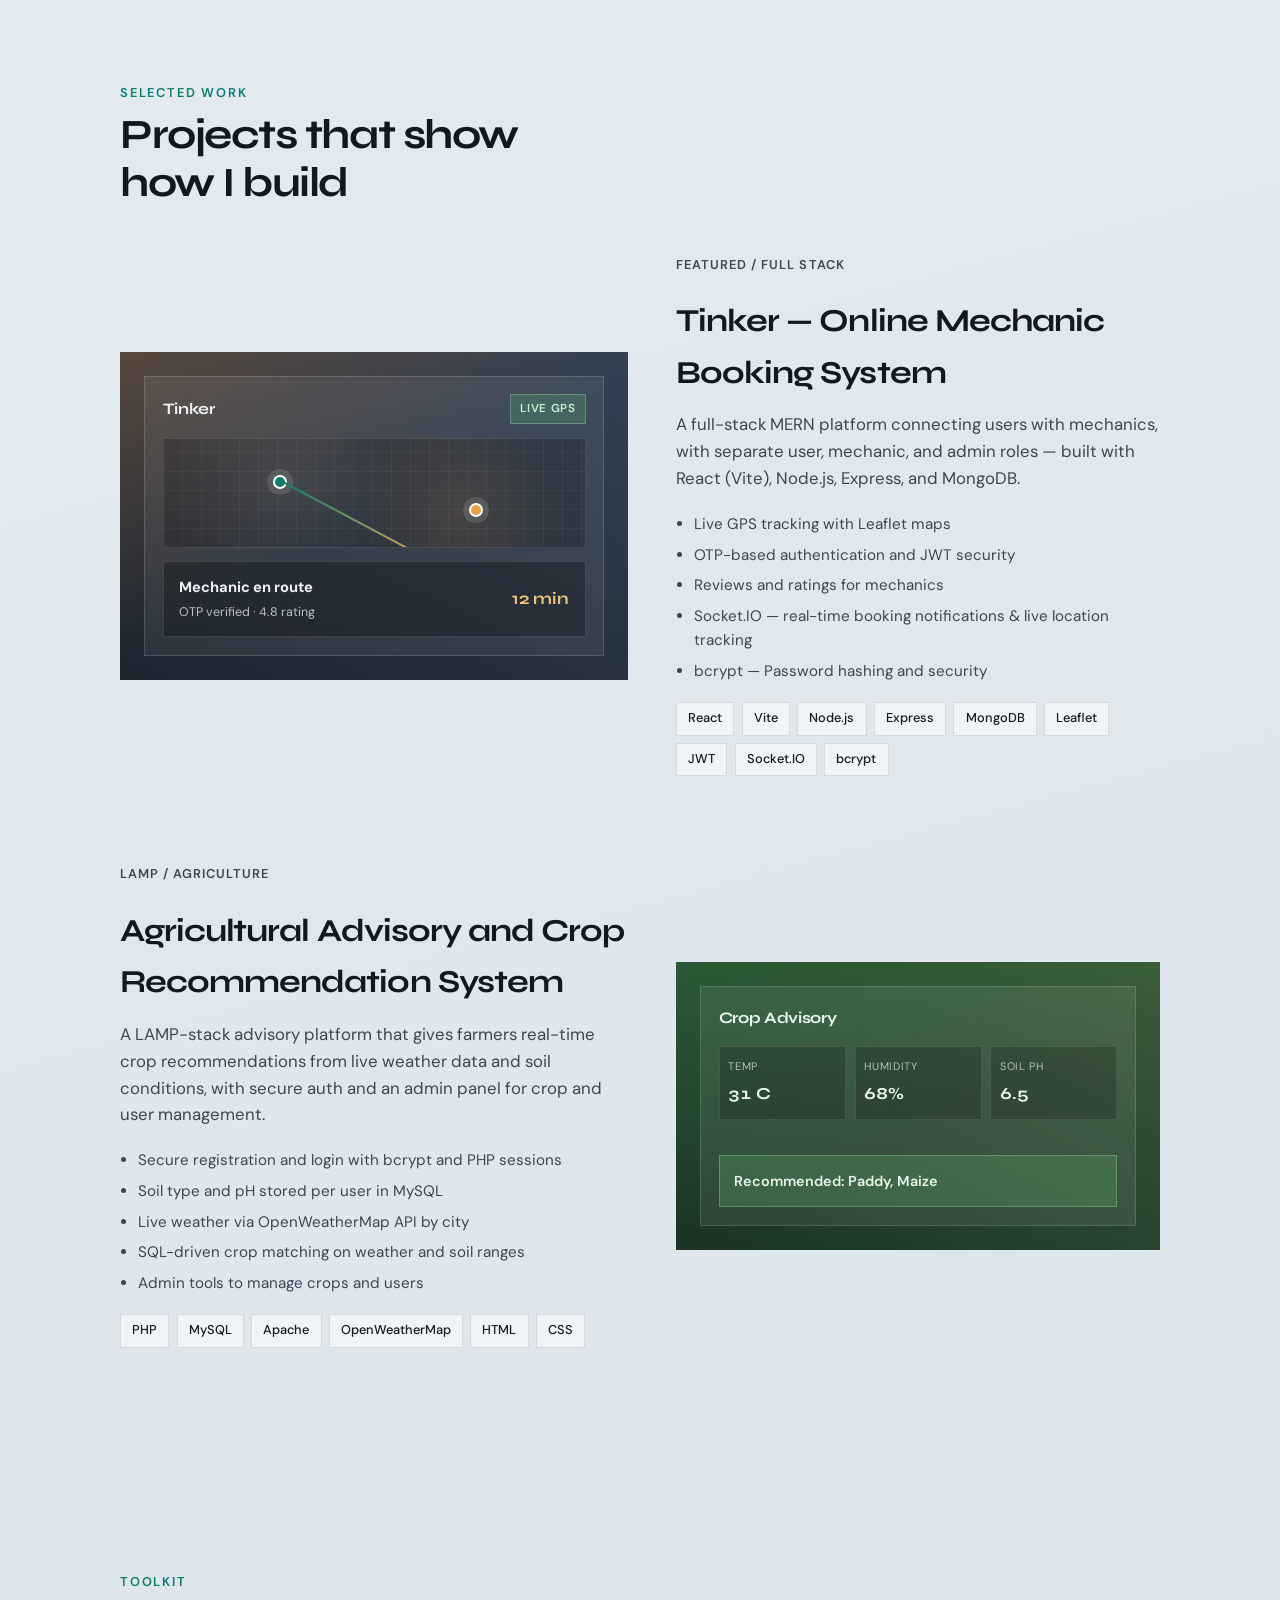
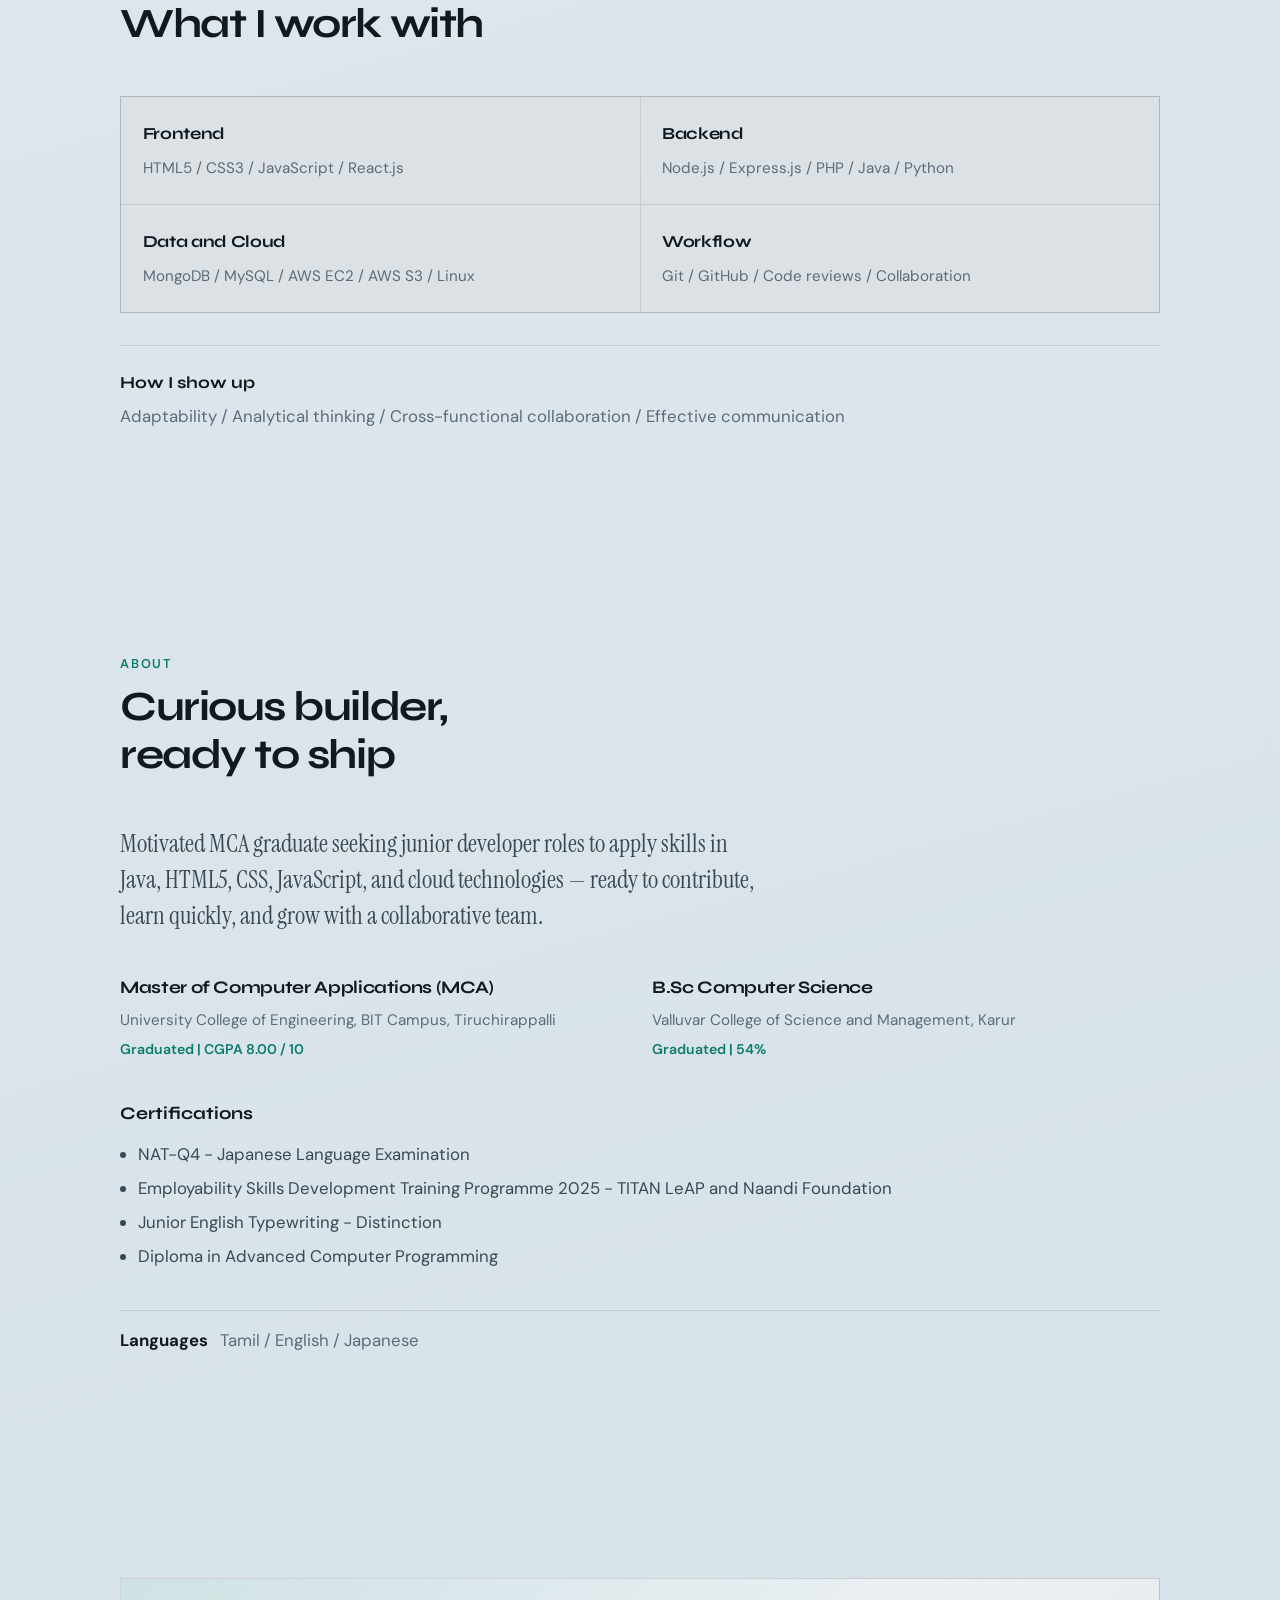
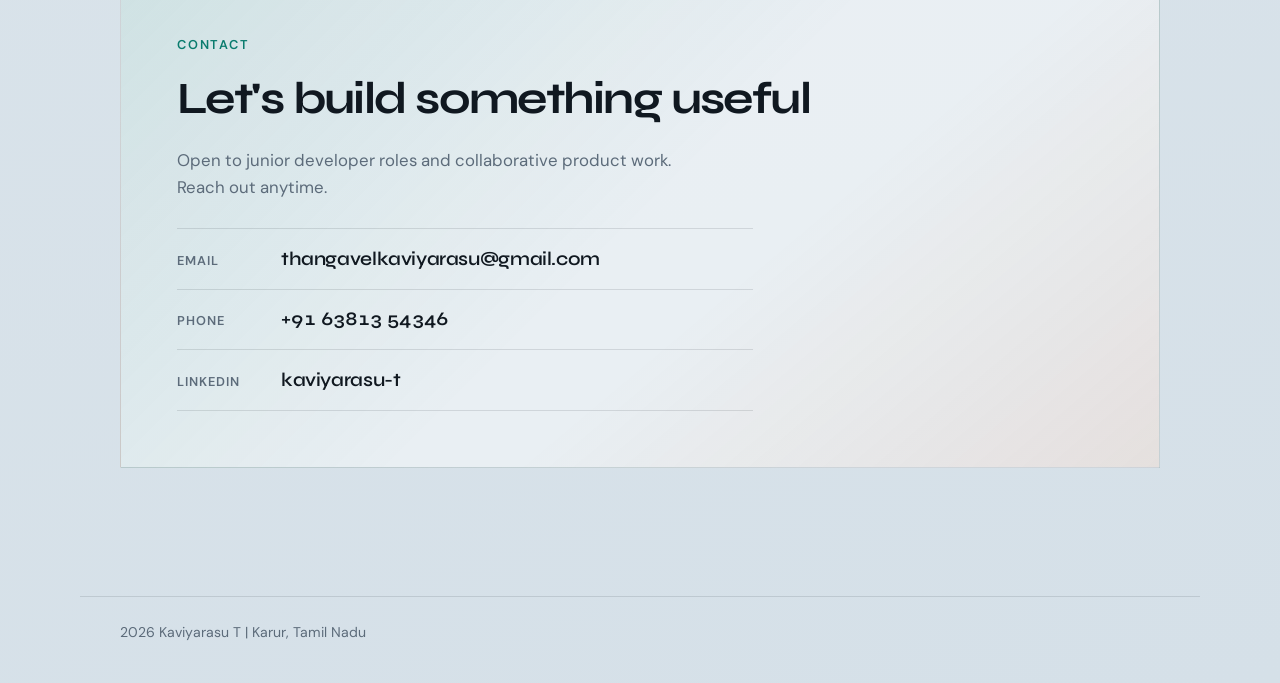
==== commit 92882d94: "Remove Razorpay and Cloudinary" ====
--- a/index.html
+++ b/index.html
@@ -143,7 +143,8 @@
                 <li>Live GPS tracking with Leaflet maps</li>
                 <li>OTP-based authentication and JWT security</li>
                 <li>Reviews and ratings for mechanics</li>
-                <li>Razorpay payments and Cloudinary image uploads</li>
+                <li>Socket.IO — real-time booking notifications &amp; live location tracking</li>
+                <li>bcrypt — Password hashing and security</li>
               </ul>
               <ul class="tech-row">
                 <li>React</li>
@@ -153,7 +154,8 @@
                 <li>MongoDB</li>
                 <li>Leaflet</li>
                 <li>JWT</li>
-                <li>Razorpay</li>
+                <li>Socket.IO</li>
+                <li>bcrypt</li>
               </ul>
             </div>
           </article>
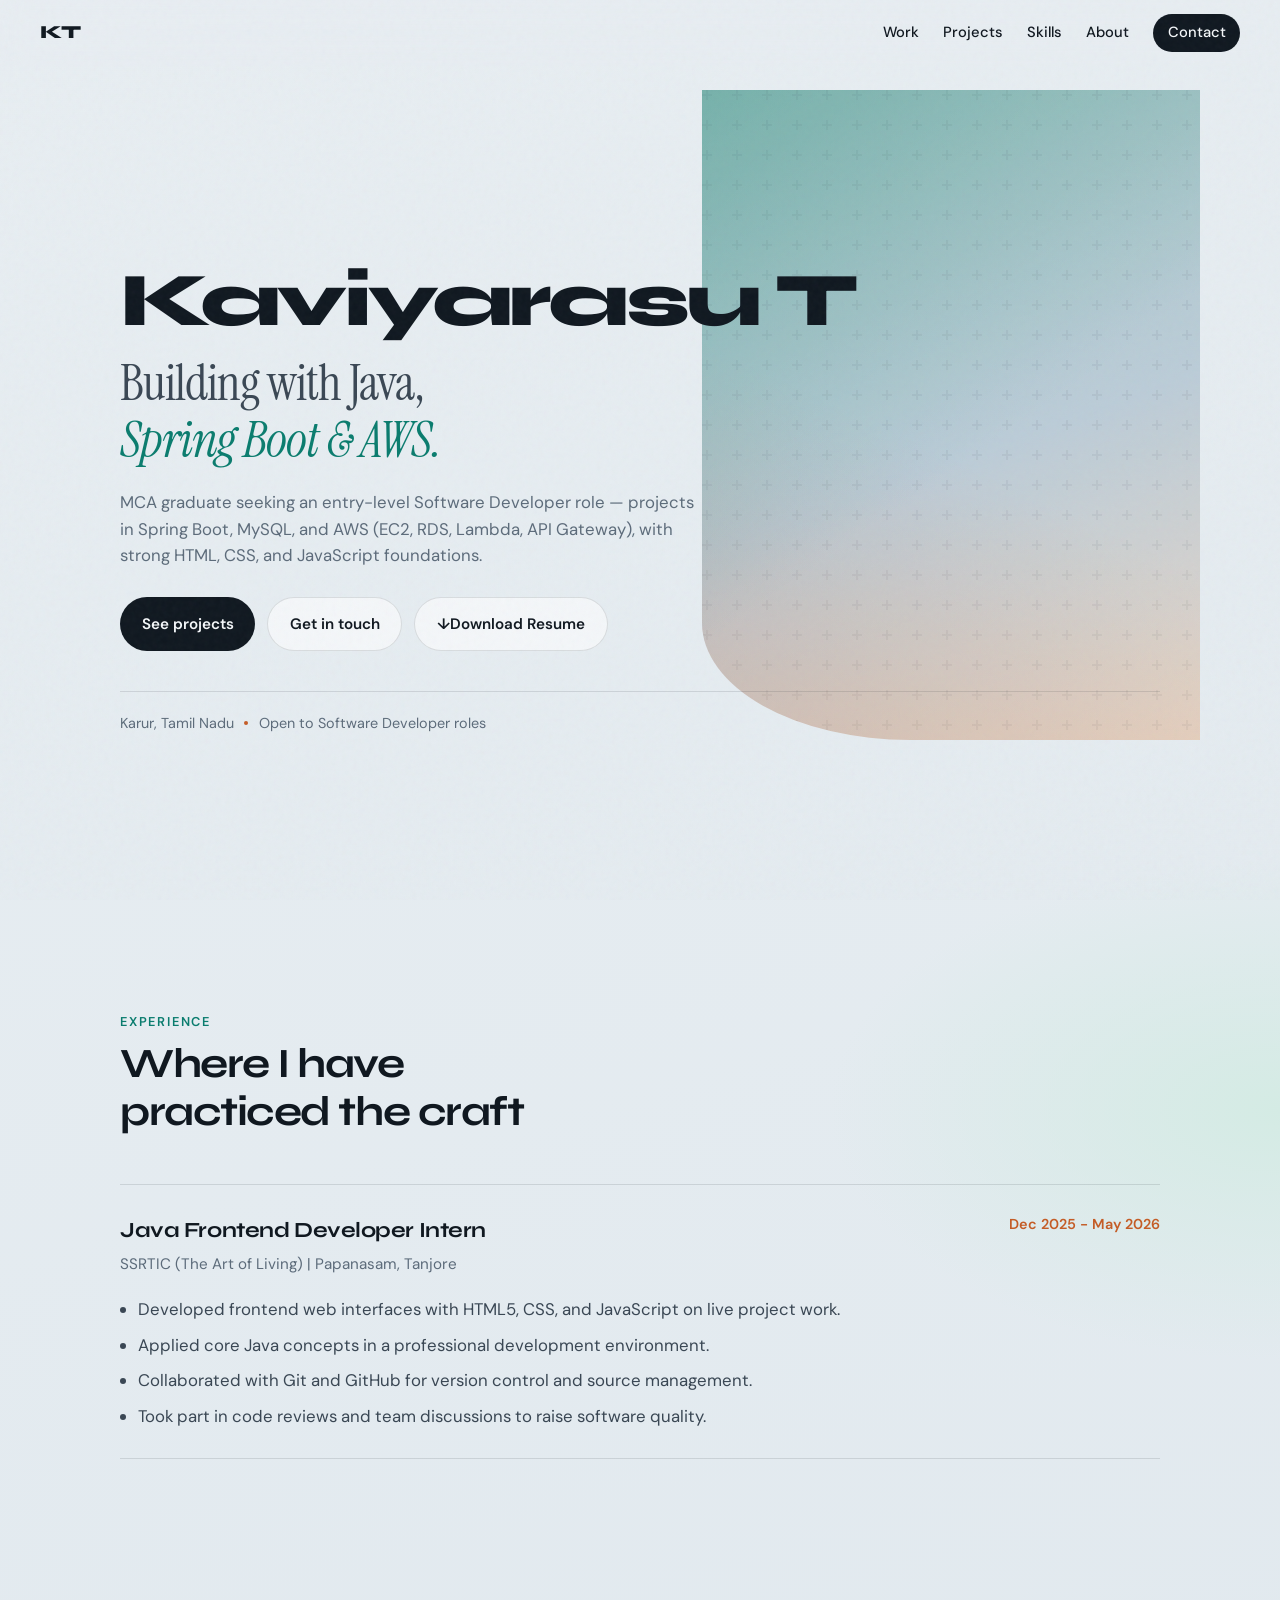
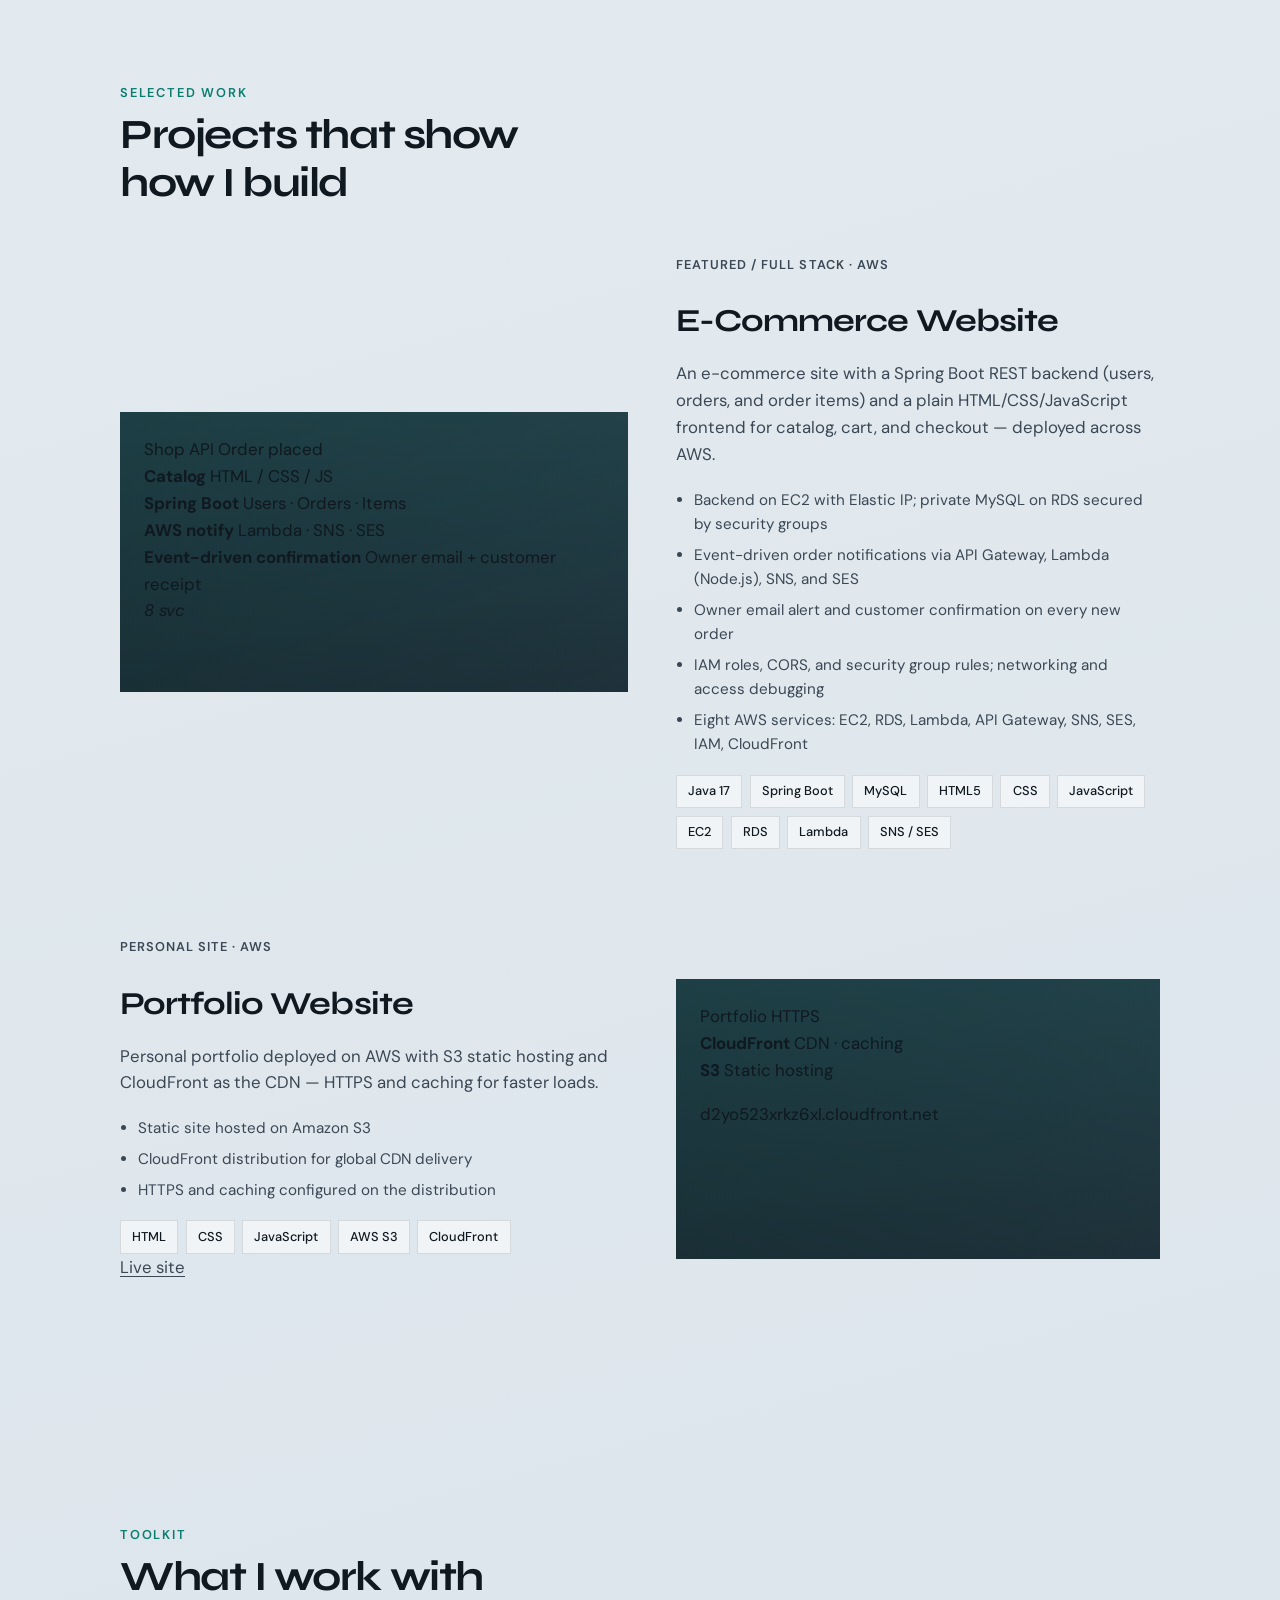
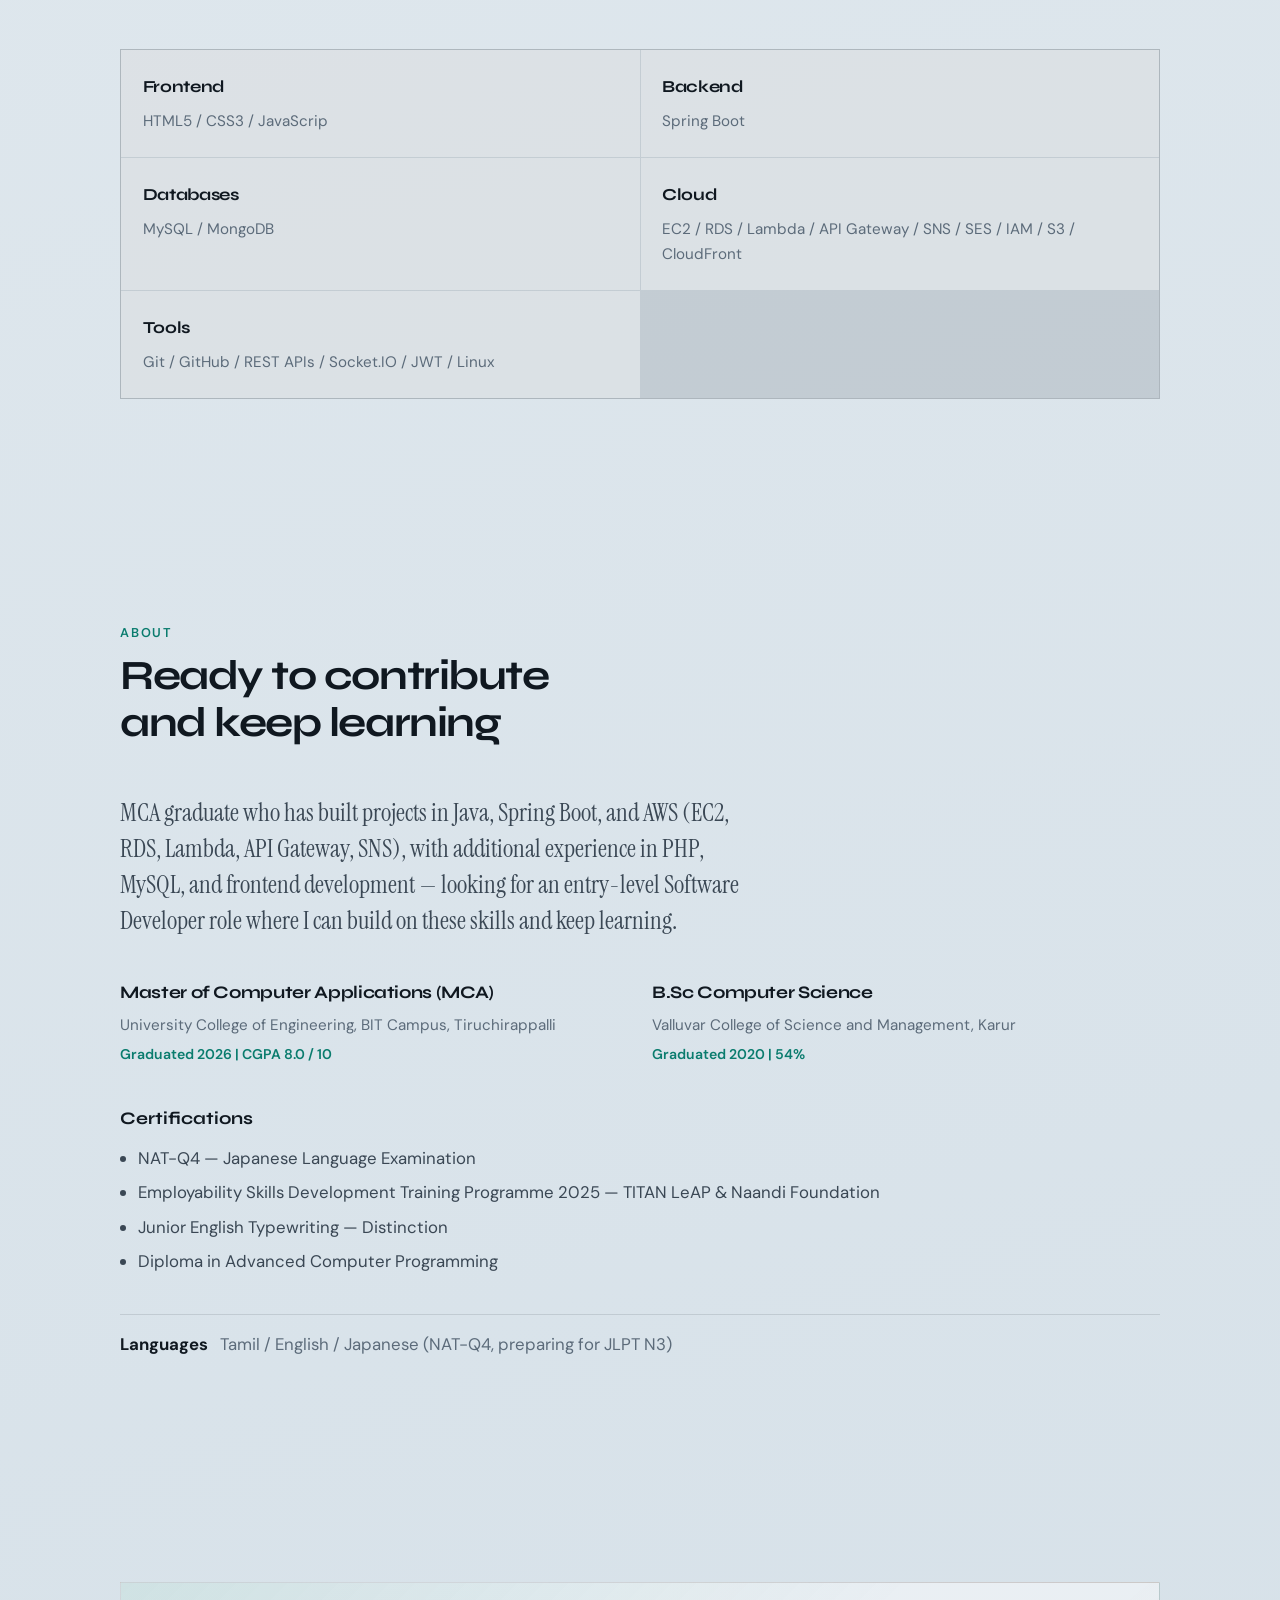
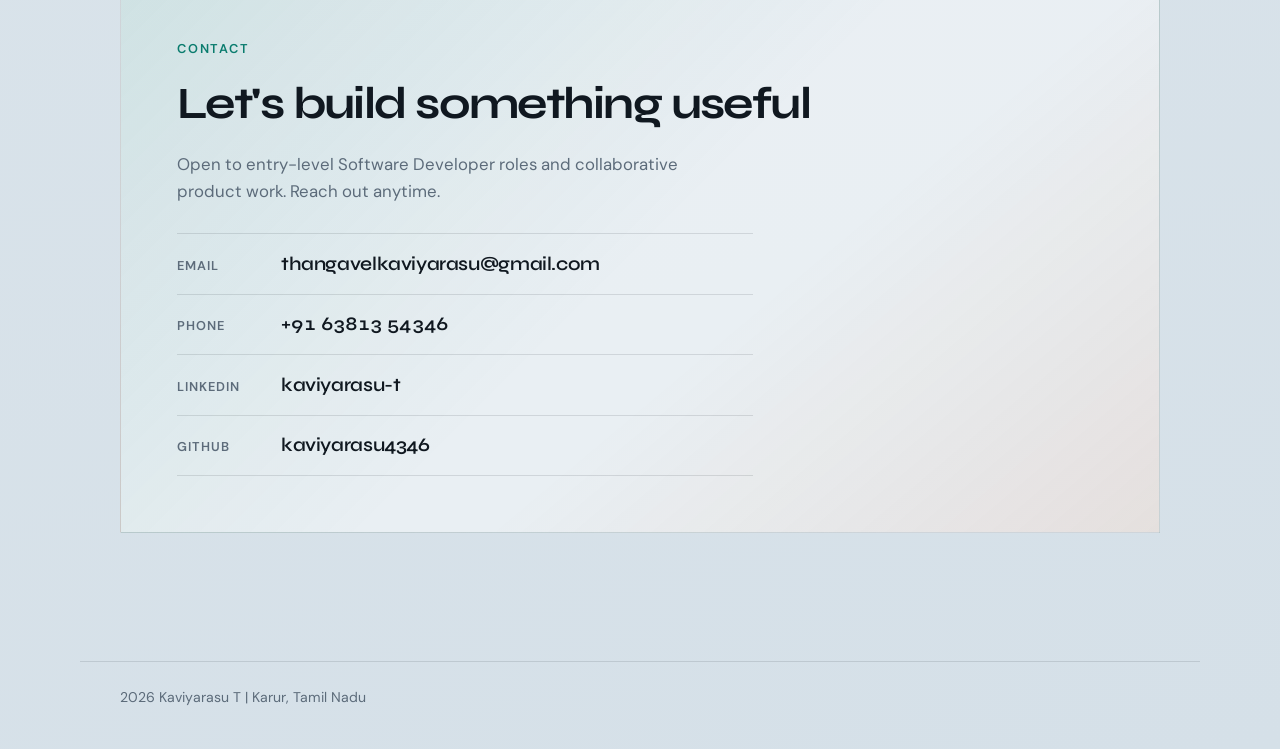
==== commit de2fd4bc: "Update index.html" ====
--- a/index.html
+++ b/index.html
@@ -1,335 +1,376 @@
+
 <!DOCTYPE html>
 <html lang="en">
-  <head>
-    <meta charset="UTF-8" />
-    <meta
-      name="viewport"
-      content="width=device-width, initial-scale=1.0, viewport-fit=cover"
-    />
-    <meta name="theme-color" content="#e8eef2" />
-    <title>Kaviyarasu T - Junior Developer</title>
-    <meta
-      name="description"
-      content="Portfolio of Kaviyarasu T - MCA graduate seeking junior developer roles, building web apps with Java, React, JavaScript, and modern tooling."
-    />
-    <link rel="preconnect" href="https://fonts.googleapis.com" />
-    <link rel="preconnect" href="https://fonts.gstatic.com" crossorigin />
-    <link
-      href="https://fonts.googleapis.com/css2?family=Instrument+Serif:ital@0;1&family=Syne:wght@500;600;700;800&family=DM+Sans:ital,opsz,wght@0,9..40,400;0,9..40,500;0,9..40,600;1,9..40,400&display=swap"
-      rel="stylesheet"
-    />
-    <link rel="stylesheet" href="styles.css" />
-  </head>
-  <body>
-    <div class="noise" aria-hidden="true"></div>
-
-    <header class="site-header">
-      <a class="logo" href="#top">KT</a>
-      <nav class="nav" aria-label="Primary">
-        <a href="#work">Work</a>
-        <a href="#projects">Projects</a>
-        <a href="#skills">Skills</a>
-        <a href="#about">About</a>
-        <a class="nav-cta" href="#contact">Contact</a>
-      </nav>
-      <button class="menu-toggle" type="button" aria-label="Open menu" aria-expanded="false">
-        <span></span><span></span>
-      </button>
-    </header>
-
-    <nav class="mobile-nav" aria-label="Mobile" hidden>
+<head>
+  <meta charset="UTF-8" />
+  <meta name="viewport" content="width=device-width, initial-scale=1.0, viewport-fit=cover" />
+  <meta name="theme-color" content="#e8eef2" />
+  <title>Kaviyarasu T - Software Developer</title>
+  <meta name="description" content="Portfolio of Kaviyarasu T — MCA graduate building with Java, Spring Boot, and AWS (EC2, RDS, Lambda, API Gateway). Seeking an entry-level Software Developer role." />
+
+  <link rel="preconnect" href="https://fonts.googleapis.com" />
+  <link rel="preconnect" href="https://fonts.gstatic.com" crossorigin />
+  <link href="https://fonts.googleapis.com/css2?family=Instrument+Serif:ital@0;1&family=Syne:wght@500;600;700;800&family=DM+Sans:ital,opsz,wght@0,9..40,400;0,9..40,500;0,9..40,600;1,9..40,400&display=swap" rel="stylesheet" />
+
+  <link rel="stylesheet" href="styles.css" />
+</head>
+
+<body>
+  <div class="noise" aria-hidden="true"></div>
+
+  <header class="site-header">
+    <a class="logo" href="#top">KT</a>
+
+    <nav class="nav" aria-label="Primary">
       <a href="#work">Work</a>
       <a href="#projects">Projects</a>
       <a href="#skills">Skills</a>
       <a href="#about">About</a>
-      <a href="#contact">Contact</a>
+      <a class="nav-cta" href="#contact">Contact</a>
     </nav>
 
-    <main id="top">
-      <section class="hero">
-        <div class="hero-bg" aria-hidden="true"></div>
-        <p class="hero-brand reveal">Kaviyarasu T</p>
-        <h1 class="hero-title reveal">
-          Building interfaces<br />
-          <em>people can feel.</em>
-        </h1>
-        <p class="hero-lead reveal">
-          MCA graduate aiming for junior developer roles — building
-          clear, responsive web apps with Java, HTML, CSS, JavaScript, and React.
+    <button class="menu-toggle" type="button" aria-label="Open menu" aria-expanded="false">
+      <span></span><span></span>
+    </button>
+  </header>
+
+  <nav class="mobile-nav" aria-label="Mobile" hidden>
+    <a href="#work">Work</a>
+    <a href="#projects">Projects</a>
+    <a href="#skills">Skills</a>
+    <a href="#about">About</a>
+    <a href="#contact">Contact</a>
+  </nav>
+
+  <main id="top">
+
+    <!-- HERO -->
+    <section class="hero">
+      <div class="hero-bg" aria-hidden="true"></div>
+
+      <p class="hero-brand reveal">Kaviyarasu T</p>
+
+      <h1 class="hero-title reveal">
+        Building with Java,<br />
+        <em>Spring Boot &amp; AWS.</em>
+      </h1>
+
+      <p class="hero-lead reveal">
+        MCA graduate seeking an entry-level Software Developer role —
+        projects in Spring Boot, MySQL, and AWS (EC2, RDS, Lambda, API Gateway),
+        with strong HTML, CSS, and JavaScript foundations.
+      </p>
+
+      <div class="hero-actions reveal">
+        <a class="btn btn-primary" href="#projects">See projects</a>
+
+        <a class="btn btn-ghost" href="#contact">Get in touch</a>
+
+        <a
+          class="btn btn-ghost"
+          href="./Kaviyarasu_T_Resume.pdf"
+          download="Kaviyarasu_T_Resume.pdf"
+        >
+          <span aria-hidden="true">↓</span> Download Resume
+        </a>
+      </div>
+
+      <div class="hero-meta reveal">
+        <span>Karur, Tamil Nadu</span>
+        <span class="dot" aria-hidden="true"></span>
+        <span>Open to Software Developer roles</span>
+      </div>
+    </section>
+
+    <!-- EXPERIENCE -->
+    <section id="work" class="section work">
+      <div class="section-head">
+        <p class="eyebrow">Experience</p>
+        <h2>Where I have practiced the craft</h2>
+      </div>
+
+      <article class="experience reveal">
+        <div class="experience-top">
+          <div>
+            <h3>Java Frontend Developer Intern</h3>
+            <p class="org">SSRTIC (The Art of Living) | Papanasam, Tanjore</p>
+          </div>
+          <time datetime="2025-12">Dec 2025 - May 2026</time>
+        </div>
+
+        <ul class="bullets">
+          <li>Developed frontend web interfaces with HTML5, CSS, and JavaScript on live project work.</li>
+          <li>Applied core Java concepts in a professional development environment.</li>
+          <li>Collaborated with Git and GitHub for version control and source management.</li>
+          <li>Took part in code reviews and team discussions to raise software quality.</li>
+        </ul>
+      </article>
+    </section>
+
+    <!-- PROJECTS -->
+    <section id="projects" class="section projects">
+      <div class="section-head">
+        <p class="eyebrow">Selected work</p>
+        <h2>Projects that show how I build</h2>
+      </div>
+
+      <div class="project-list">
+
+        <article class="project reveal">
+          <div class="project-visual project-visual-shop" aria-hidden="true">
+            <div class="shop-mock">
+              <div class="shop-header">
+                <span>Shop API</span>
+                <span class="shop-status">Order placed</span>
+              </div>
+
+              <div class="shop-flow">
+                <div class="shop-step">
+                  <strong>Catalog</strong>
+                  <span>HTML / CSS / JS</span>
+                </div>
+                <div class="shop-step">
+                  <strong>Spring Boot</strong>
+                  <span>Users · Orders · Items</span>
+                </div>
+                <div class="shop-step">
+                  <strong>AWS notify</strong>
+                  <span>Lambda · SNS · SES</span>
+                </div>
+              </div>
+
+              <div class="shop-card">
+                <div>
+                  <strong>Event-driven confirmation</strong>
+                  <span>Owner email + customer receipt</span>
+                </div>
+                <em>8 svc</em>
+              </div>
+            </div>
+          </div>
+
+          <div class="project-copy">
+            <p class="project-tag">Featured / Full stack · AWS</p>
+            <h3>E-Commerce Website</h3>
+
+            <p>
+              An e-commerce site with a Spring Boot REST backend
+              (users, orders, and order items) and a plain HTML/CSS/JavaScript
+              frontend for catalog, cart, and checkout — deployed across AWS.
+            </p>
+
+            <ul class="feature-list">
+              <li>Backend on EC2 with Elastic IP; private MySQL on RDS secured by security groups</li>
+              <li>Event-driven order notifications via API Gateway, Lambda (Node.js), SNS, and SES</li>
+              <li>Owner email alert and customer confirmation on every new order</li>
+              <li>IAM roles, CORS, and security group rules; networking and access debugging</li>
+              <li>Eight AWS services: EC2, RDS, Lambda, API Gateway, SNS, SES, IAM, CloudFront</li>
+            </ul>
+
+            <ul class="tech-row">
+              <li>Java 17</li>
+              <li>Spring Boot</li>
+              <li>MySQL</li>
+              <li>HTML5</li>
+              <li>CSS</li>
+              <li>JavaScript</li>
+              <li>EC2</li>
+              <li>RDS</li>
+              <li>Lambda</li>
+              <li>SNS / SES</li>
+            </ul>
+          </div>
+        </article>
+
+        <article class="project project-reverse reveal">
+          <div class="project-visual project-visual-folio" aria-hidden="true">
+            <div class="folio-mock">
+              <div class="folio-header">
+                <span>Portfolio</span>
+                <span class="folio-badge">HTTPS</span>
+              </div>
+
+              <div class="folio-stack">
+                <div class="folio-layer">
+                  <strong>CloudFront</strong>
+                  <span>CDN · caching</span>
+                </div>
+                <div class="folio-layer folio-layer-s3">
+                  <strong>S3</strong>
+                  <span>Static hosting</span>
+                </div>
+              </div>
+
+              <p class="folio-link">d2yo523xrkz6xl.cloudfront.net</p>
+            </div>
+          </div>
+
+          <div class="project-copy">
+            <p class="project-tag">Personal site · AWS</p>
+            <h3>Portfolio Website</h3>
+
+            <p>
+              Personal portfolio deployed on AWS with S3 static hosting and
+              CloudFront as the CDN — HTTPS and caching for faster loads.
+            </p>
+
+            <ul class="feature-list">
+              <li>Static site hosted on Amazon S3</li>
+              <li>CloudFront distribution for global CDN delivery</li>
+              <li>HTTPS and caching configured on the distribution</li>
+            </ul>
+
+            <ul class="tech-row">
+              <li>HTML</li>
+              <li>CSS</li>
+              <li>JavaScript</li>
+              <li>AWS S3</li>
+              <li>CloudFront</li>
+            </ul>
+
+            <p class="project-links">
+              <a
+                href="https://d2yo523xrkz6xl.cloudfront.net"
+                target="_blank"
+                rel="noopener noreferrer"
+              >Live site</a>
+            </p>
+          </div>
+        </article>
+
+      </div>
+    </section>
+
+    <!-- SKILLS -->
+    <section id="skills" class="section skills">
+      <div class="section-head">
+        <p class="eyebrow">Toolkit</p>
+        <h2>What I work with</h2>
+      </div>
+
+      <div class="skill-grid">
+        <div class="skill-block reveal">
+          <h3>Frontend</h3>
+          <p>HTML5 / CSS3 / JavaScrip</p>
+        </div>
+
+        <div class="skill-block reveal">
+          <h3>Backend</h3>
+          <p>Spring Boot </p>
+        </div>
+
+        <div class="skill-block reveal">
+          <h3>Databases</h3>
+          <p>MySQL / MongoDB</p>
+        </div>
+
+        <div class="skill-block reveal">
+          <h3>Cloud</h3>
+          <p>EC2 / RDS / Lambda / API Gateway / SNS / SES / IAM / S3 / CloudFront</p>
+        </div>
+
+        <div class="skill-block reveal">
+          <h3>Tools</h3>
+          <p>Git / GitHub / REST APIs / Socket.IO / JWT / Linux</p>
+        </div>
+      </div>
+    </section>
+
+    <!-- ABOUT -->
+    <section id="about" class="section about">
+      <div class="section-head">
+        <p class="eyebrow">About</p>
+        <h2>Ready to contribute and keep learning</h2>
+      </div>
+
+      <div class="about-layout">
+        <p class="about-lead reveal">
+          MCA graduate who has built projects in Java, Spring Boot, and AWS
+          (EC2, RDS, Lambda, API Gateway, SNS), with additional experience in
+          PHP, MySQL, and frontend development — looking for an entry-level
+          Software Developer role where I can build on these skills and keep learning.
         </p>
-        <div class="hero-actions reveal">
-          <a class="btn btn-primary" href="#projects">See projects</a>
-          <a class="btn btn-ghost" href="#contact">Get in touch</a>
-        </div>
-        <div class="hero-meta reveal">
-          <span>Karur, Tamil Nadu</span>
-          <span class="dot" aria-hidden="true"></span>
-          <span>Open to junior developer roles</span>
-        </div>
-      </section>
-
-      <section id="work" class="section work">
-        <div class="section-head">
-          <p class="eyebrow">Experience</p>
-          <h2>Where I have practiced the craft</h2>
-        </div>
-
-        <article class="experience reveal">
-          <div class="experience-top">
-            <div>
-              <h3>Java Frontend Developer Intern</h3>
-              <p class="org">SSRTIC (The Art of Living) | Papanasam, Tanjore</p>
-            </div>
-            <time datetime="2025-12">Dec 2025 - May 2026</time>
-          </div>
-          <ul class="bullets">
-            <li>
-              Developed frontend web interfaces with HTML5, CSS, and JavaScript
-              on live project work.
-            </li>
-            <li>
-              Applied core Java concepts in a professional development
-              environment.
-            </li>
-            <li>
-              Collaborated with Git and GitHub for version control and source
-              management.
-            </li>
-            <li>
-              Took part in code reviews and team discussions to raise software
-              quality.
-            </li>
+
+        <div class="edu-list">
+          <article class="edu reveal">
+            <h3>Master of Computer Applications (MCA)</h3>
+            <p>University College of Engineering, BIT Campus, Tiruchirappalli</p>
+            <p class="meta">Graduated 2026 | CGPA 8.0 / 10</p>
+          </article>
+
+          <article class="edu reveal">
+            <h3>B.Sc Computer Science</h3>
+            <p>Valluvar College of Science and Management, Karur</p>
+            <p class="meta">Graduated 2020 | 54%</p>
+          </article>
+        </div>
+
+        <div class="certs reveal">
+          <h3>Certifications</h3>
+          <ul>
+            <li>NAT-Q4 — Japanese Language Examination</li>
+            <li>Employability Skills Development Training Programme 2025 — TITAN LeAP &amp; Naandi Foundation</li>
+            <li>Junior English Typewriting — Distinction</li>
+            <li>Diploma in Advanced Computer Programming</li>
           </ul>
-        </article>
-      </section>
-
-      <section id="projects" class="section projects">
-        <div class="section-head">
-          <p class="eyebrow">Selected work</p>
-          <h2>Projects that show how I build</h2>
-        </div>
-
-        <div class="project-list">
-          <article class="project reveal">
-            <div class="project-visual project-visual-tinker" aria-hidden="true">
-              <div class="tinker-mock">
-                <div class="tinker-header">
-                  <span>Tinker</span>
-                  <span class="tinker-status">Live GPS</span>
-                </div>
-                <div class="tinker-map">
-                  <div class="tinker-pin user"></div>
-                  <div class="tinker-pin mechanic"></div>
-                  <div class="tinker-route"></div>
-                </div>
-                <div class="tinker-card">
-                  <div>
-                    <strong>Mechanic en route</strong>
-                    <span>OTP verified · 4.8 rating</span>
-                  </div>
-                  <em>12 min</em>
-                </div>
-              </div>
-            </div>
-            <div class="project-copy">
-              <p class="project-tag">Featured / Full stack</p>
-              <h3>Tinker — Online Mechanic Booking System</h3>
-              <p>
-                A full-stack MERN platform connecting users with mechanics,
-                with separate user, mechanic, and admin roles — built with
-                React (Vite), Node.js, Express, and MongoDB.
-              </p>
-              <ul class="feature-list">
-                <li>Live GPS tracking with Leaflet maps</li>
-                <li>OTP-based authentication and JWT security</li>
-                <li>Reviews and ratings for mechanics</li>
-                <li>Socket.IO — real-time booking notifications &amp; live location tracking</li>
-                <li>bcrypt — Password hashing and security</li>
-              </ul>
-              <ul class="tech-row">
-                <li>React</li>
-                <li>Vite</li>
-                <li>Node.js</li>
-                <li>Express</li>
-                <li>MongoDB</li>
-                <li>Leaflet</li>
-                <li>JWT</li>
-                <li>Socket.IO</li>
-                <li>bcrypt</li>
-              </ul>
-            </div>
-          </article>
-
-          <article class="project project-reverse reveal">
-            <div class="project-visual project-visual-agri" aria-hidden="true">
-              <div class="agri-mock">
-                <div class="agri-header">Crop Advisory</div>
-                <div class="agri-stats">
-                  <div class="agri-stat">
-                    <span>Temp</span>
-                    <strong>31 C</strong>
-                  </div>
-                  <div class="agri-stat">
-                    <span>Humidity</span>
-                    <strong>68%</strong>
-                  </div>
-                  <div class="agri-stat">
-                    <span>Soil pH</span>
-                    <strong>6.5</strong>
-                  </div>
-                </div>
-                <div class="agri-rec">
-                  Recommended: Paddy, Maize
-                </div>
-              </div>
-            </div>
-            <div class="project-copy">
-              <p class="project-tag">LAMP / Agriculture</p>
-              <h3>Agricultural Advisory and Crop Recommendation System</h3>
-              <p>
-                A LAMP-stack advisory platform that gives farmers real-time crop
-                recommendations from live weather data and soil conditions, with
-                secure auth and an admin panel for crop and user management.
-              </p>
-              <ul class="feature-list">
-                <li>Secure registration and login with bcrypt and PHP sessions</li>
-                <li>Soil type and pH stored per user in MySQL</li>
-                <li>Live weather via OpenWeatherMap API by city</li>
-                <li>SQL-driven crop matching on weather and soil ranges</li>
-                <li>Admin tools to manage crops and users</li>
-              </ul>
-              <ul class="tech-row">
-                <li>PHP</li>
-                <li>MySQL</li>
-                <li>Apache</li>
-                <li>OpenWeatherMap</li>
-                <li>HTML</li>
-                <li>CSS</li>
-              </ul>
-            </div>
-          </article>
-        </div>
-      </section>
-
-      <section id="skills" class="section skills">
-        <div class="section-head">
-          <p class="eyebrow">Toolkit</p>
-          <h2>What I work with</h2>
-        </div>
-
-        <div class="skill-grid">
-          <div class="skill-block reveal">
-            <h3>Frontend</h3>
-            <p>HTML5 / CSS3 / JavaScript / React.js</p>
-          </div>
-          <div class="skill-block reveal">
-            <h3>Backend</h3>
-            <p>Node.js / Express.js / PHP / Java / Python </p>
-          </div>
-          <div class="skill-block reveal">
-            <h3>Data and Cloud</h3>
-            <p>MongoDB / MySQL / AWS EC2 / AWS S3 / Linux</p>
-          </div>
-          <div class="skill-block reveal">
-            <h3>Workflow</h3>
-            <p>Git / GitHub / Code reviews / Collaboration</p>
-          </div>
-        </div>
-
-        <div class="soft-row reveal">
-          <h3>How I show up</h3>
-          <p>
-            Adaptability / Analytical thinking / Cross-functional collaboration
-            / Effective communication
-          </p>
-        </div>
-      </section>
-
-      <section id="about" class="section about">
-        <div class="section-head">
-          <p class="eyebrow">About</p>
-          <h2>Curious builder, ready to ship</h2>
-        </div>
-
-        <div class="about-layout">
-          <p class="about-lead reveal">
-            Motivated MCA graduate seeking junior developer roles to apply
-            skills in Java, HTML5, CSS, JavaScript, and cloud technologies —
-            ready to contribute, learn quickly, and grow with a collaborative
-            team.
-          </p>
-
-          <div class="edu-list">
-            <article class="edu reveal">
-              <h3>Master of Computer Applications (MCA)</h3>
-              <p>
-                University College of Engineering, BIT Campus, Tiruchirappalli
-              </p>
-              <p class="meta">Graduated | CGPA 8.00 / 10</p>
-            </article>
-            <article class="edu reveal">
-              <h3>B.Sc Computer Science</h3>
-              <p>Valluvar College of Science and Management, Karur</p>
-              <p class="meta">Graduated | 54%</p>
-            </article>
-          </div>
-
-          <div class="certs reveal">
-            <h3>Certifications</h3>
-            <ul>
-              <li>NAT-Q4 - Japanese Language Examination</li>
-              <li>
-                Employability Skills Development Training Programme 2025 -
-                TITAN LeAP and Naandi Foundation
-              </li>
-              <li>Junior English Typewriting - Distinction</li>
-              <li>Diploma in Advanced Computer Programming</li>
-            </ul>
-          </div>
-
-          <p class="langs reveal">
-            <strong>Languages</strong> Tamil / English / Japanese
-          </p>
-        </div>
-      </section>
-
-      <section id="contact" class="section contact">
-        <div class="contact-panel reveal">
-          <p class="eyebrow">Contact</p>
-          <h2>Let's build something useful</h2>
-          <p>
-            Open to junior developer roles and collaborative product work.
-            Reach out anytime.
-          </p>
-          <div class="contact-links">
-            <a class="contact-row" href="mailto:thangavelkaviyarasu@gmail.com">
-              <span class="contact-label">Email</span>
-              <span class="contact-value">thangavelkaviyarasu@gmail.com</span>
-            </a>
-            <a class="contact-row" href="tel:+916381354346">
-              <span class="contact-label">Phone</span>
-              <span class="contact-value contact-phone">+91 63813 54346</span>
-            </a>
-            <a
-              class="contact-row"
-              href="https://linkedin.com/in/kaviyarasu-t-94b65133a"
-              target="_blank"
-              rel="noopener noreferrer"
-            >
-              <span class="contact-label">LinkedIn</span>
-              <span class="contact-value">kaviyarasu-t</span>
-            </a>
-          </div>
-        </div>
-      </section>
-    </main>
-
-    <footer class="site-footer">
-      <p>
-        <span id="year"></span> Kaviyarasu T | Karur, Tamil Nadu
-      </p>
-    </footer>
-
-    <script src="script.js"></script>
-  </body>
+        </div>
+
+        <p class="langs reveal">
+          <strong>Languages</strong> Tamil / English / Japanese (NAT-Q4, preparing for JLPT N3)
+        </p>
+      </div>
+    </section>
+
+    <!-- CONTACT -->
+    <section id="contact" class="section contact">
+      <div class="contact-panel reveal">
+        <p class="eyebrow">Contact</p>
+        <h2>Let's build something useful</h2>
+        <p>
+          Open to entry-level Software Developer roles and collaborative product work.
+          Reach out anytime.
+        </p>
+
+        <div class="contact-links">
+          <a class="contact-row" href="mailto:thangavelkaviyarasu@gmail.com">
+            <span class="contact-label">Email</span>
+            <span class="contact-value">thangavelkaviyarasu@gmail.com</span>
+          </a>
+
+          <a class="contact-row" href="tel:+916381354346">
+            <span class="contact-label">Phone</span>
+            <span class="contact-value contact-phone">+91 63813 54346</span>
+          </a>
+
+          <a
+            class="contact-row"
+            href="https://linkedin.com/in/kaviyarasu-t-94b65133a"
+            target="_blank"
+            rel="noopener noreferrer"
+          >
+            <span class="contact-label">LinkedIn</span>
+            <span class="contact-value">kaviyarasu-t</span>
+          </a>
+
+          <a
+            class="contact-row"
+            href="https://github.com/kaviyarasu4346"
+            target="_blank"
+            rel="noopener noreferrer"
+          >
+            <span class="contact-label">GitHub</span>
+            <span class="contact-value">kaviyarasu4346</span>
+          </a>
+        </div>
+      </div>
+    </section>
+
+  </main>
+
+  <footer class="site-footer">
+    <p><span id="year"></span> Kaviyarasu T | Karur, Tamil Nadu</p>
+  </footer>
+
+  <script src="script.js"></script>
+</body>
 </html>
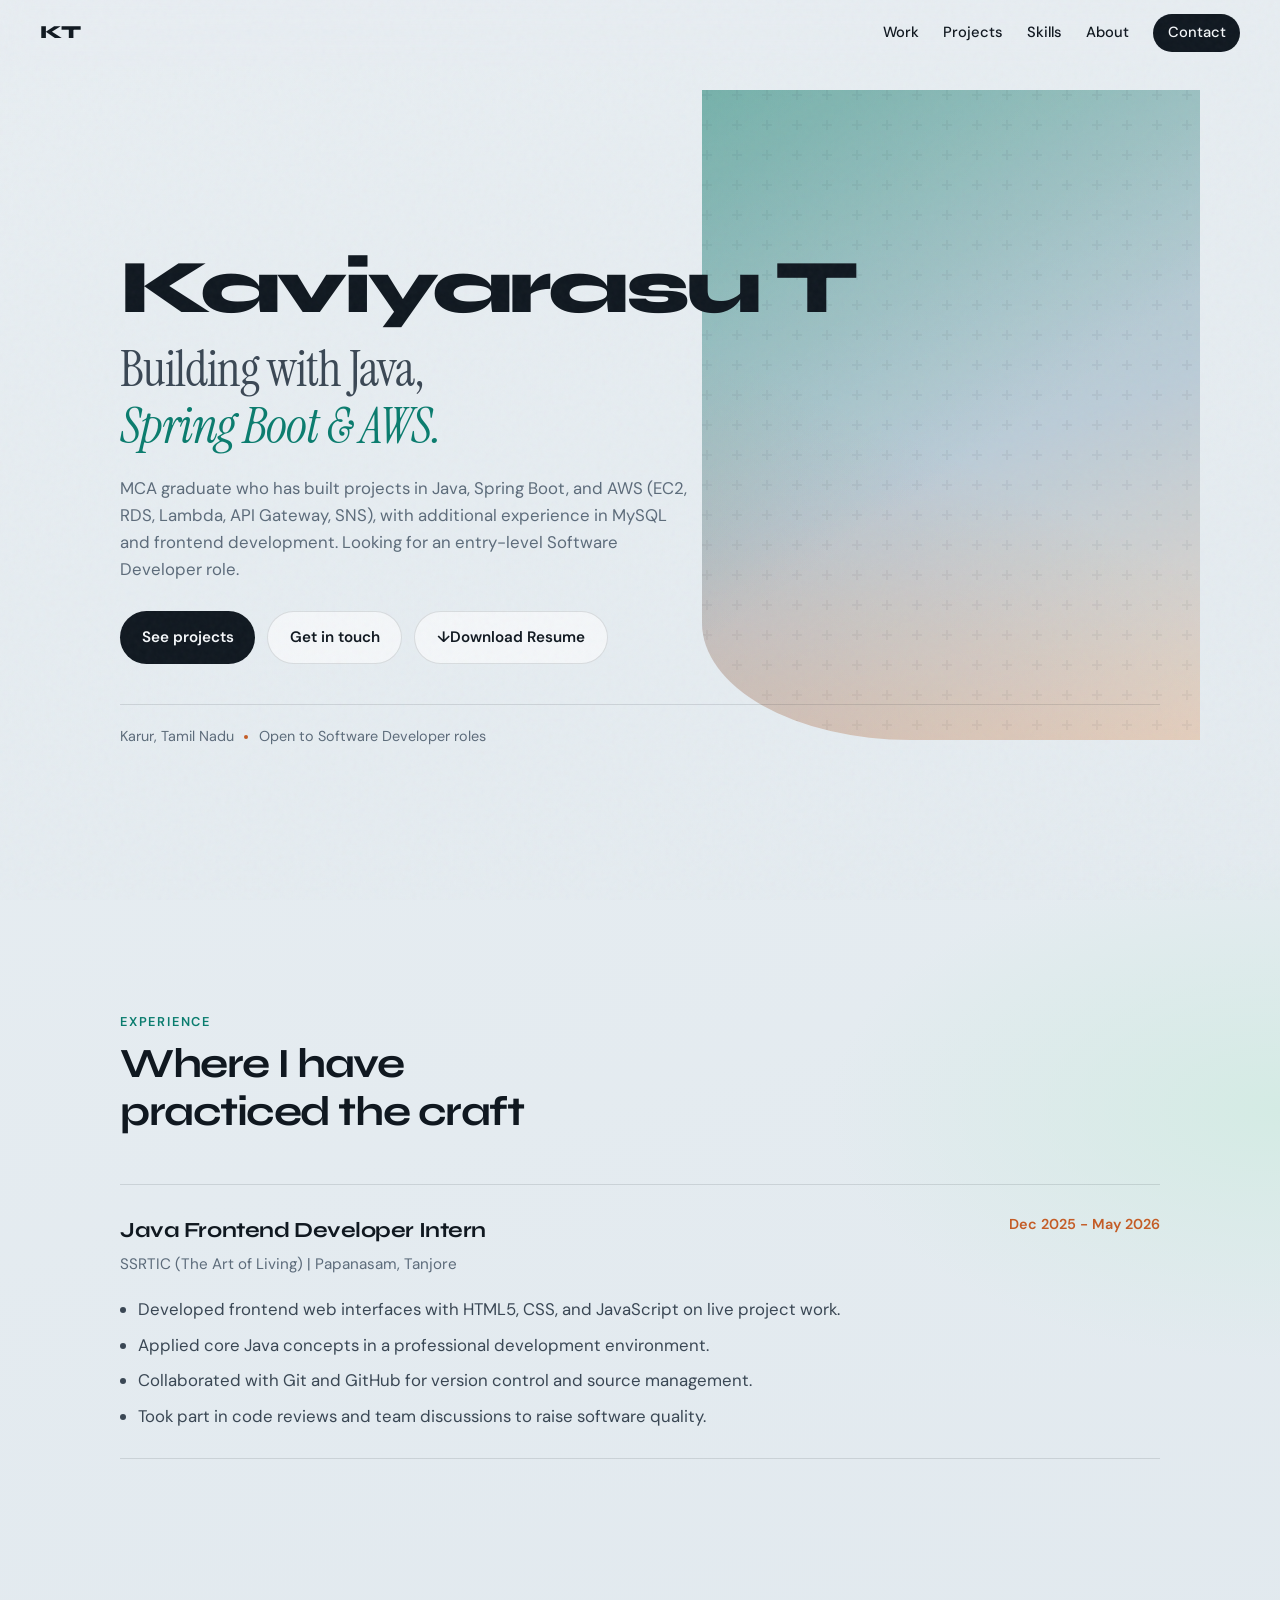
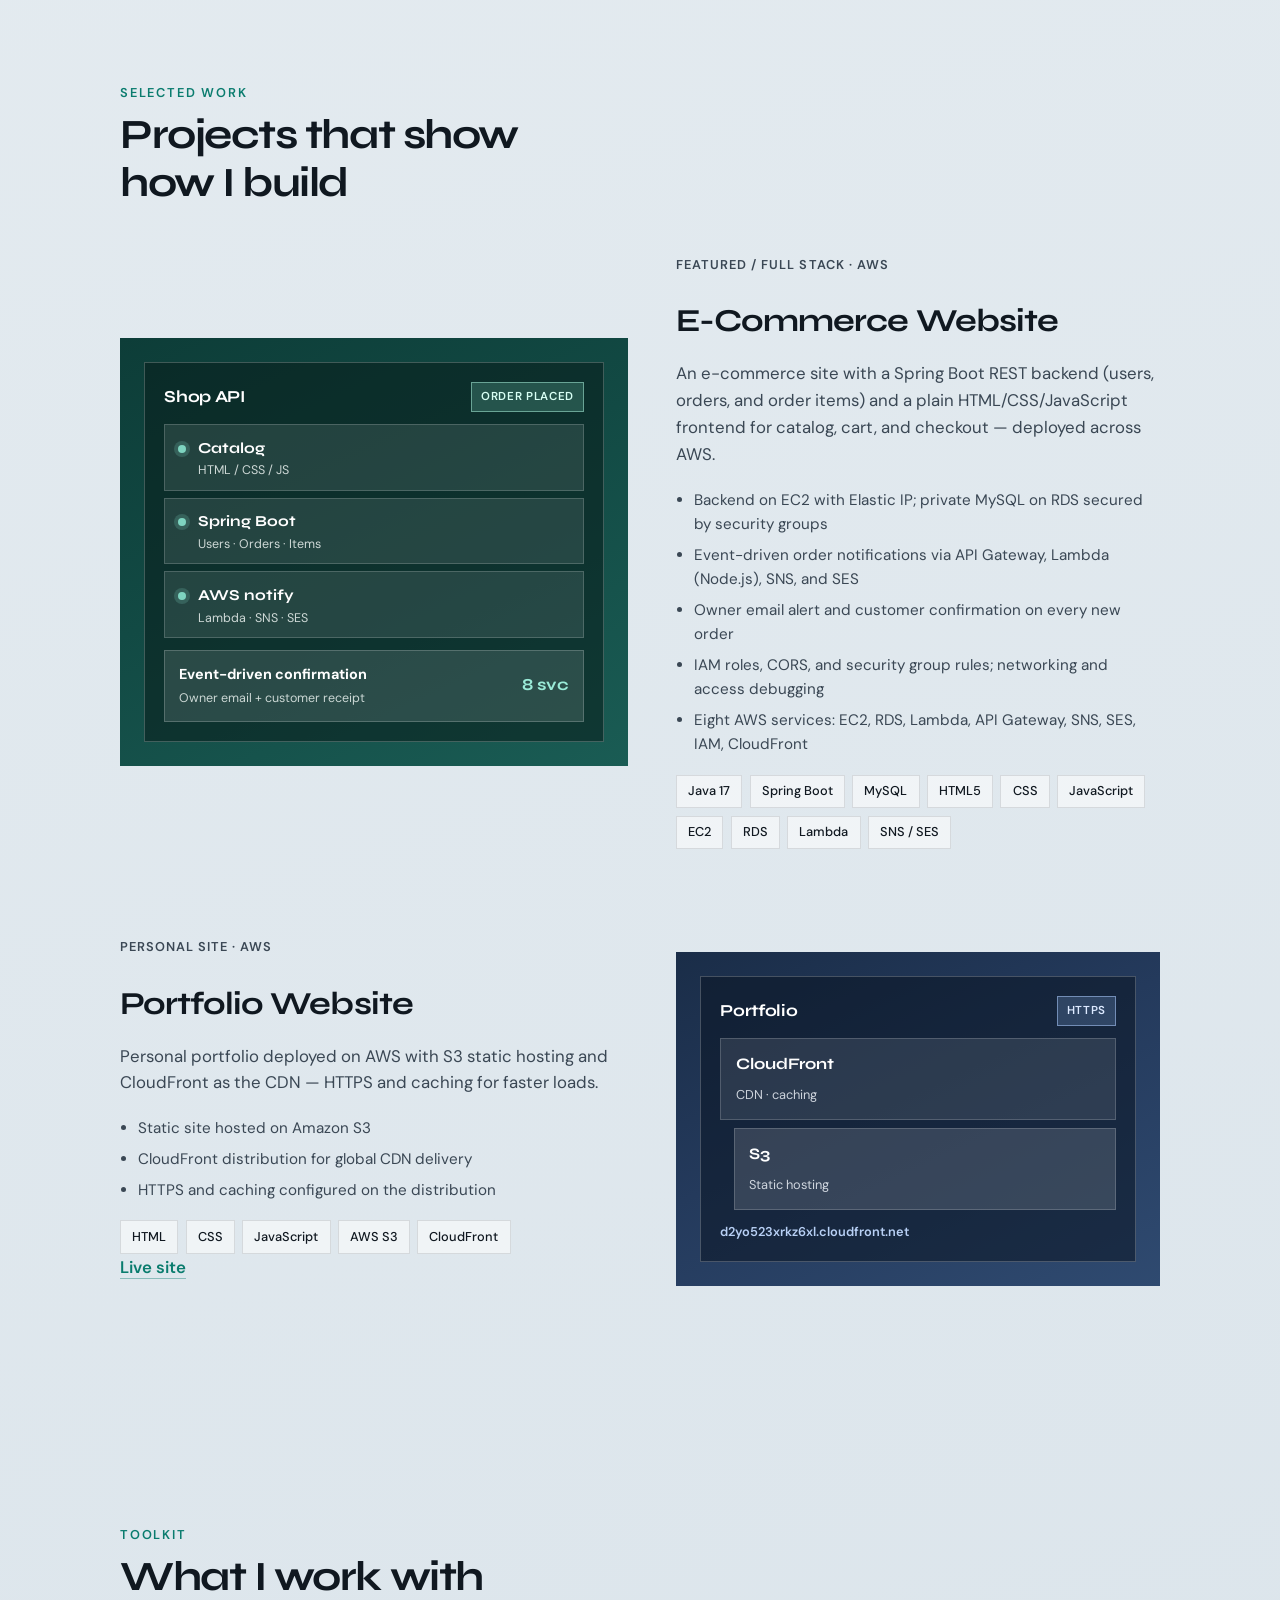
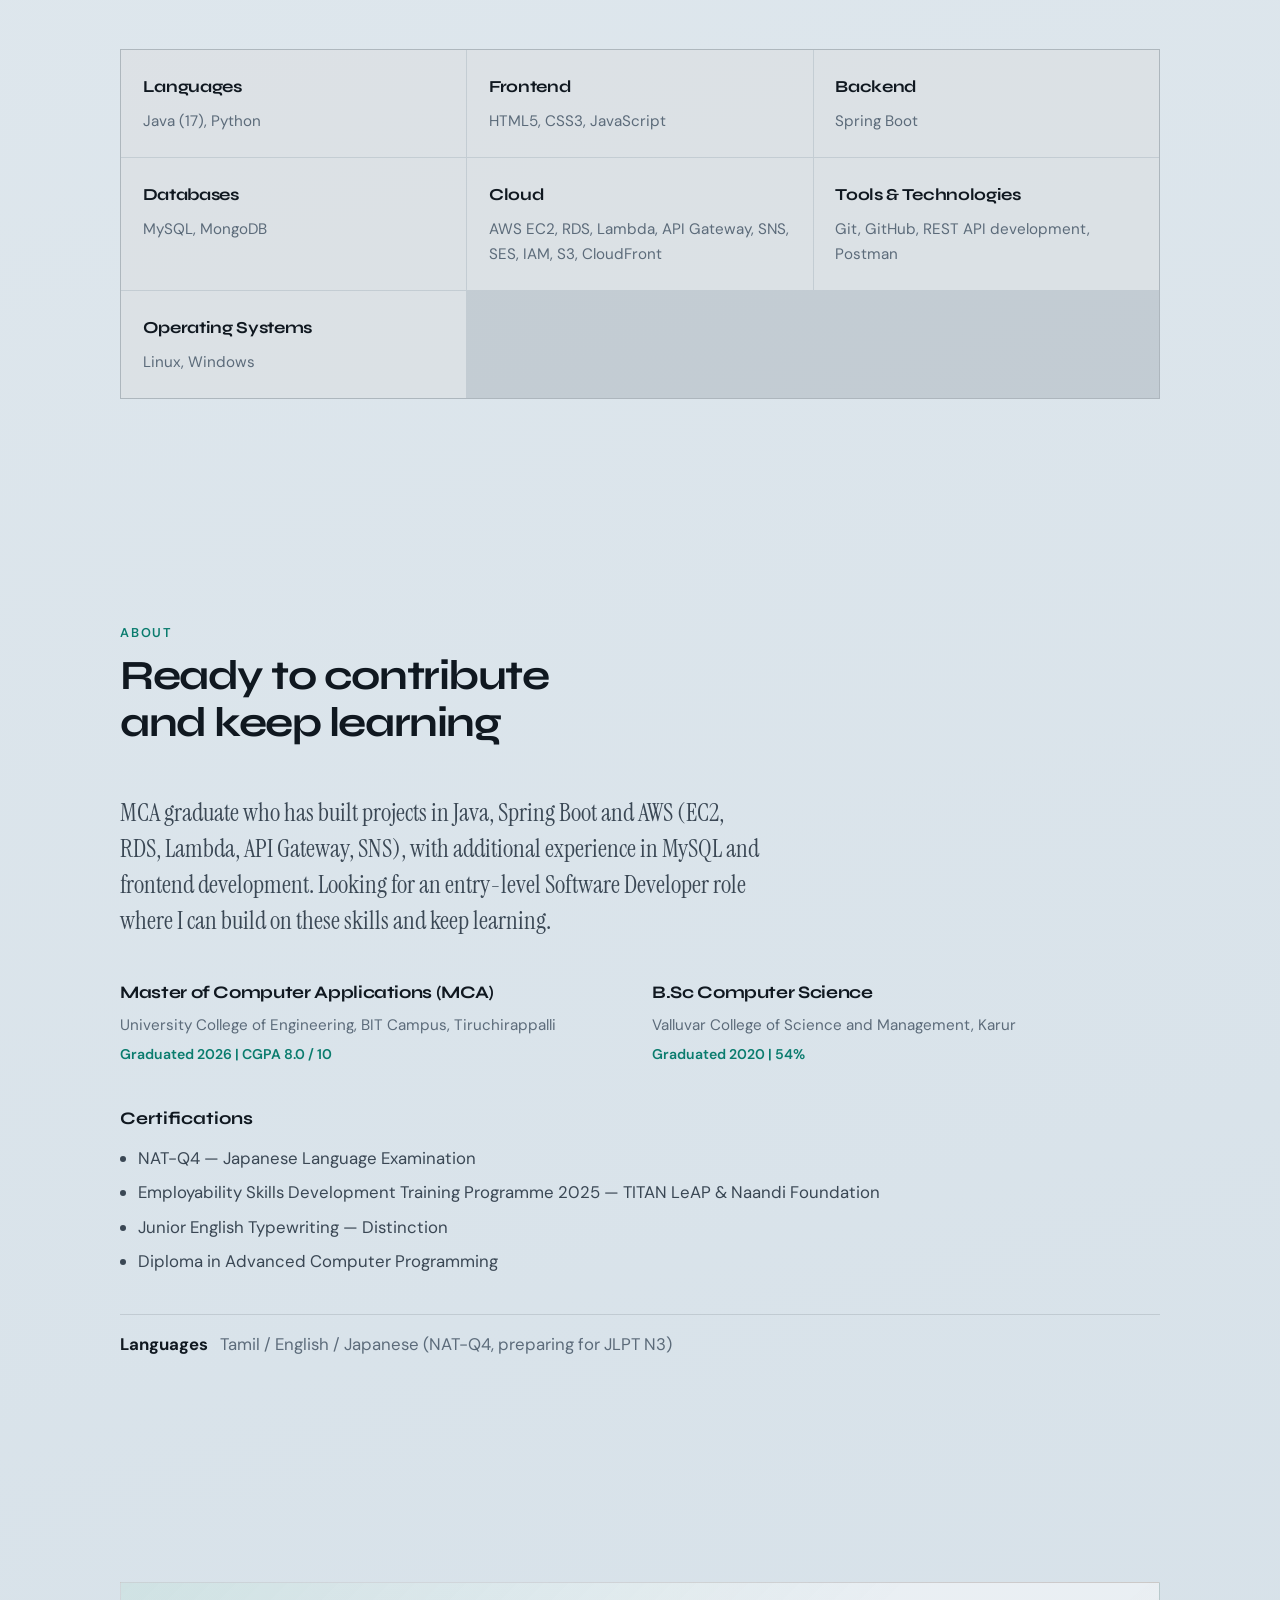
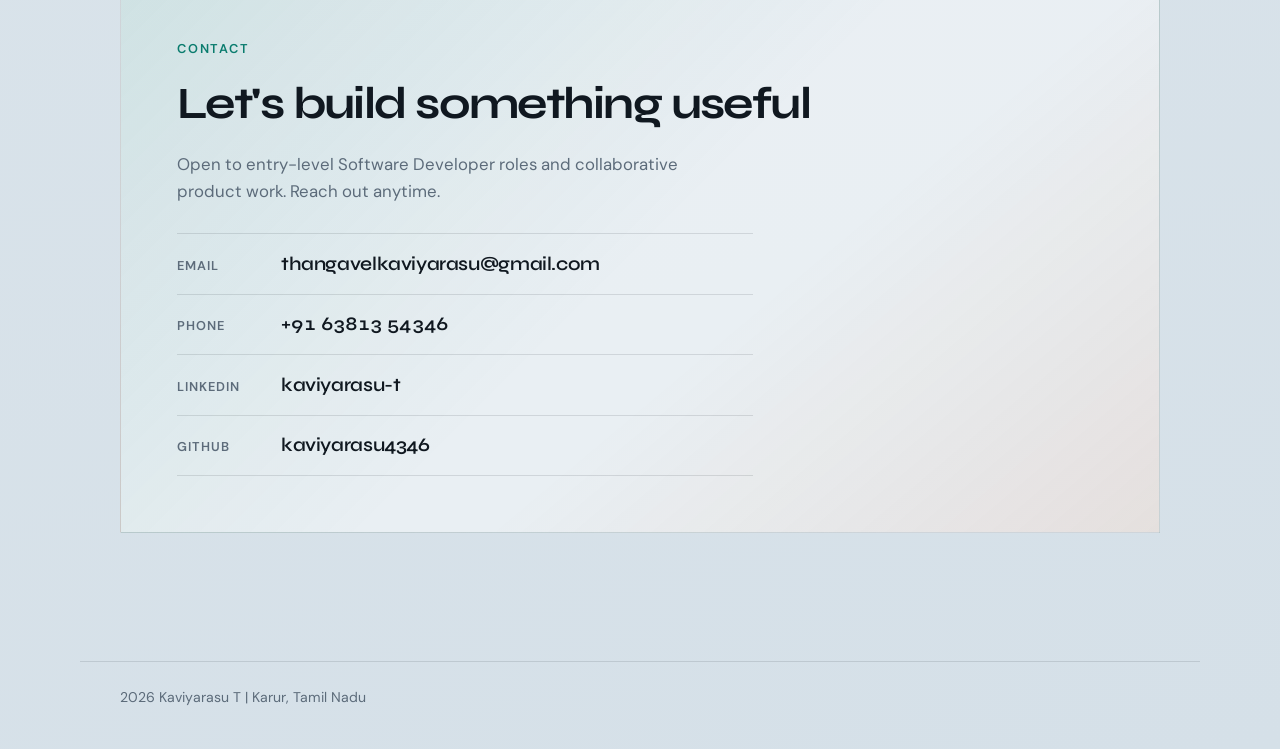
==== commit 6e52a1bf: "Add files via upload" ====
--- a/index.html
+++ b/index.html
@@ -6,7 +6,7 @@
   <meta name="viewport" content="width=device-width, initial-scale=1.0, viewport-fit=cover" />
   <meta name="theme-color" content="#e8eef2" />
   <title>Kaviyarasu T - Software Developer</title>
-  <meta name="description" content="Portfolio of Kaviyarasu T — MCA graduate building with Java, Spring Boot, and AWS (EC2, RDS, Lambda, API Gateway). Seeking an entry-level Software Developer role." />
+  <meta name="description" content="Portfolio of Kaviyarasu T — MCA graduate with projects in Java, Spring Boot, and AWS (EC2, RDS, Lambda, API Gateway, SNS). Seeking an entry-level Software Developer role." />
 
   <link rel="preconnect" href="https://fonts.googleapis.com" />
   <link rel="preconnect" href="https://fonts.gstatic.com" crossorigin />
@@ -56,9 +56,9 @@
       </h1>
 
       <p class="hero-lead reveal">
-        MCA graduate seeking an entry-level Software Developer role —
-        projects in Spring Boot, MySQL, and AWS (EC2, RDS, Lambda, API Gateway),
-        with strong HTML, CSS, and JavaScript foundations.
+        MCA graduate who has built projects in Java, Spring Boot, and AWS
+        (EC2, RDS, Lambda, API Gateway, SNS), with additional experience in
+        MySQL and frontend development. Looking for an entry-level Software Developer role.
       </p>
 
       <div class="hero-actions reveal">
@@ -250,28 +250,38 @@
 
       <div class="skill-grid">
         <div class="skill-block reveal">
+          <h3>Languages</h3>
+          <p>Java (17), Python</p>
+        </div>
+
+        <div class="skill-block reveal">
           <h3>Frontend</h3>
-          <p>HTML5 / CSS3 / JavaScrip</p>
+          <p>HTML5, CSS3, JavaScript</p>
         </div>
 
         <div class="skill-block reveal">
           <h3>Backend</h3>
-          <p>Spring Boot </p>
+          <p>Spring Boot</p>
         </div>
 
         <div class="skill-block reveal">
           <h3>Databases</h3>
-          <p>MySQL / MongoDB</p>
+          <p>MySQL, MongoDB</p>
         </div>
 
         <div class="skill-block reveal">
           <h3>Cloud</h3>
-          <p>EC2 / RDS / Lambda / API Gateway / SNS / SES / IAM / S3 / CloudFront</p>
-        </div>
-
-        <div class="skill-block reveal">
-          <h3>Tools</h3>
-          <p>Git / GitHub / REST APIs / Socket.IO / JWT / Linux</p>
+          <p>AWS EC2, RDS, Lambda, API Gateway, SNS, SES, IAM, S3, CloudFront</p>
+        </div>
+
+        <div class="skill-block reveal">
+          <h3>Tools &amp; Technologies</h3>
+          <p>Git, GitHub, REST API development, Postman</p>
+        </div>
+
+        <div class="skill-block reveal">
+          <h3>Operating Systems</h3>
+          <p>Linux, Windows</p>
         </div>
       </div>
     </section>
@@ -285,10 +295,10 @@
 
       <div class="about-layout">
         <p class="about-lead reveal">
-          MCA graduate who has built projects in Java, Spring Boot, and AWS
+          MCA graduate who has built projects in Java, Spring Boot and AWS
           (EC2, RDS, Lambda, API Gateway, SNS), with additional experience in
-          PHP, MySQL, and frontend development — looking for an entry-level
-          Software Developer role where I can build on these skills and keep learning.
+          MySQL and frontend development. Looking for an entry-level Software Developer role
+          where I can build on these skills and keep learning.
         </p>
 
         <div class="edu-list">
--- a/styles.css
+++ b/styles.css
@@ -446,73 +446,14 @@
   overflow: hidden;
 }
 
-.project-visual-tinker {
+.project-visual-shop {
   background:
-    linear-gradient(150deg, rgba(200, 120, 40, 0.28), transparent 50%),
-    linear-gradient(25deg, #1c242e, #2a3544 55%, #334155);
-}
-
-.project-visual-agri {
+    linear-gradient(155deg, #0d3d38 0%, #124a44 45%, #1a5c54 100%);
+}
+
+.project-visual-folio {
   background:
-    linear-gradient(155deg, rgba(34, 120, 60, 0.35), transparent 55%),
-    linear-gradient(25deg, #1a3324, #2d4a32 60%, #3d5c3a);
-}
-
-.agri-mock {
-  height: 100%;
-  min-height: clamp(200px, 50vw, 240px);
-  display: flex;
-  flex-direction: column;
-  gap: clamp(0.65rem, 2vw, 1rem);
-  padding: clamp(0.75rem, 2.5vw, 1.1rem);
-  background: rgba(255, 255, 255, 0.08);
-  border: 1px solid rgba(255, 255, 255, 0.14);
-  color: #eaf5ec;
-}
-
-.agri-header {
-  font-family: var(--font-display);
-  font-weight: 700;
-  font-size: 1rem;
-  letter-spacing: -0.02em;
-}
-
-.agri-stats {
-  display: grid;
-  grid-template-columns: repeat(3, minmax(0, 1fr));
-  gap: clamp(0.35rem, 1.5vw, 0.55rem);
-}
-
-.agri-stat {
-  padding: clamp(0.5rem, 2vw, 0.7rem) clamp(0.35rem, 1.5vw, 0.55rem);
-  background: rgba(0, 0, 0, 0.2);
-  border: 1px solid rgba(255, 255, 255, 0.1);
-  min-width: 0;
-}
-
-.agri-stat span {
-  display: block;
-  font-size: 0.68rem;
-  letter-spacing: 0.06em;
-  text-transform: uppercase;
-  opacity: 0.7;
-  margin-bottom: 0.25rem;
-}
-
-.agri-stat strong {
-  font-family: var(--font-display);
-  font-size: clamp(0.9rem, 3vw, 1.05rem);
-  font-weight: 700;
-  font-variant-numeric: tabular-nums;
-}
-
-.agri-rec {
-  margin-top: auto;
-  padding: 0.85rem 0.9rem;
-  background: rgba(90, 180, 110, 0.25);
-  border: 1px solid rgba(160, 220, 170, 0.35);
-  font-size: clamp(0.8rem, 2.5vw, 0.9rem);
-  font-weight: 600;
+    linear-gradient(155deg, #1a2d48 0%, #243a5c 45%, #2f4a70 100%);
 }
 
 .feature-list {
@@ -526,133 +467,221 @@
   margin-top: 0.4rem;
 }
 
-.tinker-mock {
+.project-links {
+  margin: 1rem 0 0;
+}
+
+.project-links a {
+  color: var(--accent);
+  font-weight: 600;
+  text-decoration: none;
+  border-bottom: 1px solid color-mix(in srgb, var(--accent) 40%, transparent);
+}
+
+.project-links a:hover {
+  border-bottom-color: var(--accent);
+}
+
+.shop-mock {
   height: 100%;
-  min-height: clamp(200px, 50vw, 240px);
+  min-height: clamp(220px, 50vw, 260px);
   display: flex;
   flex-direction: column;
-  gap: clamp(0.55rem, 2vw, 0.85rem);
-  padding: clamp(0.75rem, 2.5vw, 1.1rem);
-  background: rgba(255, 255, 255, 0.07);
-  border: 1px solid rgba(255, 255, 255, 0.14);
-  color: #eef2f7;
-}
-
-.tinker-header {
+  gap: 0.75rem;
+  padding: clamp(0.9rem, 2.5vw, 1.2rem);
+  background: rgba(8, 28, 26, 0.55);
+  border: 1px solid rgba(255, 255, 255, 0.22);
+  color: #f4faf8;
+}
+
+.shop-header {
   display: flex;
   align-items: center;
   justify-content: space-between;
+  gap: 0.75rem;
   font-family: var(--font-display);
   font-weight: 700;
-  font-size: 1rem;
+  font-size: 1.05rem;
   letter-spacing: -0.02em;
-}
-
-.tinker-status {
+  color: #ffffff;
+}
+
+.shop-status {
   font-family: var(--font-body);
   font-size: clamp(0.62rem, 2vw, 0.72rem);
   font-weight: 600;
   letter-spacing: 0.06em;
   text-transform: uppercase;
   padding: 0.3rem 0.55rem;
-  background: rgba(90, 180, 120, 0.25);
-  border: 1px solid rgba(140, 210, 160, 0.4);
-  color: #c8efd4;
+  background: rgba(126, 212, 192, 0.22);
+  border: 1px solid rgba(160, 230, 210, 0.55);
+  color: #d8fff4;
   animation: statusPulse 2s ease-in-out infinite;
   white-space: nowrap;
 }
 
-.tinker-map {
-  position: relative;
+.shop-flow {
+  display: flex;
+  flex-direction: column;
+  gap: 0.45rem;
   flex: 1;
-  min-height: 110px;
-  background:
-    radial-gradient(circle at 30% 40%, rgba(255, 255, 255, 0.08), transparent 40%),
-    radial-gradient(circle at 70% 65%, rgba(255, 180, 80, 0.12), transparent 35%),
-    repeating-linear-gradient(
-      0deg,
-      transparent,
-      transparent 18px,
-      rgba(255, 255, 255, 0.04) 18px,
-      rgba(255, 255, 255, 0.04) 19px
-    ),
-    repeating-linear-gradient(
-      90deg,
-      transparent,
-      transparent 18px,
-      rgba(255, 255, 255, 0.04) 18px,
-      rgba(255, 255, 255, 0.04) 19px
-    ),
-    rgba(0, 0, 0, 0.22);
-  border: 1px solid rgba(255, 255, 255, 0.1);
-  overflow: hidden;
-}
-
-.tinker-route {
-  position: absolute;
-  left: 28%;
-  top: 38%;
-  width: 42%;
-  height: 2px;
-  background: linear-gradient(90deg, var(--accent), rgba(255, 180, 80, 0.9));
-  transform: rotate(28deg);
-  transform-origin: left center;
-  animation: routeDraw 1.2s ease both;
-}
-
-.tinker-pin {
-  position: absolute;
-  width: 14px;
-  height: 14px;
+}
+
+.shop-step {
+  display: grid;
+  grid-template-columns: auto 1fr;
+  gap: 0.15rem 0.75rem;
+  align-items: baseline;
+  padding: 0.65rem 0.8rem;
+  background: rgba(255, 255, 255, 0.1);
+  border: 1px solid rgba(255, 255, 255, 0.18);
+  animation: cardRise 0.7s ease both;
+}
+
+.shop-step:nth-child(2) {
+  animation-delay: 0.1s;
+}
+
+.shop-step:nth-child(3) {
+  animation-delay: 0.2s;
+}
+
+.shop-step strong {
+  grid-column: 2;
+  font-family: var(--font-display);
+  font-size: 0.95rem;
+  font-weight: 700;
+  color: #ffffff;
+}
+
+.shop-step span {
+  grid-column: 2;
+  font-size: 0.78rem;
+  line-height: 1.35;
+  color: rgba(244, 250, 248, 0.82);
+}
+
+.shop-step::before {
+  content: "";
+  grid-row: 1 / span 2;
+  grid-column: 1;
+  width: 8px;
+  height: 8px;
+  margin-top: 0.35rem;
   border-radius: 50%;
-  border: 2px solid #fff;
-  box-shadow: 0 0 0 6px rgba(255, 255, 255, 0.12);
-}
-
-.tinker-pin.user {
-  left: 26%;
-  top: 34%;
-  background: var(--accent);
-  animation: pinDrop 0.6s ease both;
-}
-
-.tinker-pin.mechanic {
-  right: 24%;
-  bottom: 28%;
-  background: #e8a045;
-  animation: pinDrop 0.6s ease 0.2s both;
-}
-
-.tinker-card {
+  background: #7ed4c0;
+  box-shadow: 0 0 0 4px rgba(126, 212, 192, 0.2);
+}
+
+.shop-card {
   display: flex;
   align-items: center;
   justify-content: space-between;
   gap: 0.75rem;
-  padding: clamp(0.65rem, 2vw, 0.85rem) clamp(0.7rem, 2vw, 0.95rem);
-  background: rgba(0, 0, 0, 0.28);
-  border: 1px solid rgba(255, 255, 255, 0.12);
-  animation: cardRise 0.7s ease 0.25s both;
-}
-
-.tinker-card strong {
+  padding: 0.75rem 0.85rem;
+  background: rgba(255, 255, 255, 0.12);
+  border: 1px solid rgba(255, 255, 255, 0.2);
+  animation: cardRise 0.7s ease 0.3s both;
+}
+
+.shop-card strong {
   display: block;
-  font-size: clamp(0.82rem, 2.5vw, 0.92rem);
+  font-size: 0.9rem;
   margin-bottom: 0.2rem;
-}
-
-.tinker-card span {
+  color: #ffffff;
+}
+
+.shop-card span {
   display: block;
-  font-size: clamp(0.7rem, 2vw, 0.78rem);
-  opacity: 0.75;
-}
-
-.tinker-card em {
+  font-size: 0.78rem;
+  color: rgba(244, 250, 248, 0.8);
+}
+
+.shop-card em {
   font-style: normal;
   font-family: var(--font-display);
   font-weight: 700;
   font-size: 1.05rem;
-  color: #f0c07a;
+  color: #9aebd8;
   white-space: nowrap;
+}
+
+.folio-mock {
+  height: 100%;
+  min-height: clamp(220px, 50vw, 260px);
+  display: flex;
+  flex-direction: column;
+  gap: 0.75rem;
+  padding: clamp(0.9rem, 2.5vw, 1.2rem);
+  background: rgba(10, 20, 36, 0.55);
+  border: 1px solid rgba(255, 255, 255, 0.22);
+  color: #f2f6fc;
+}
+
+.folio-header {
+  display: flex;
+  align-items: center;
+  justify-content: space-between;
+  gap: 0.75rem;
+  font-family: var(--font-display);
+  font-weight: 700;
+  font-size: 1.05rem;
+  letter-spacing: -0.02em;
+  color: #ffffff;
+}
+
+.folio-badge {
+  font-family: var(--font-body);
+  font-size: clamp(0.62rem, 2vw, 0.72rem);
+  font-weight: 600;
+  letter-spacing: 0.06em;
+  text-transform: uppercase;
+  padding: 0.3rem 0.55rem;
+  background: rgba(140, 180, 240, 0.22);
+  border: 1px solid rgba(170, 200, 250, 0.55);
+  color: #dce9ff;
+  animation: statusPulse 2s ease-in-out infinite;
+}
+
+.folio-stack {
+  display: flex;
+  flex-direction: column;
+  gap: 0.5rem;
+  flex: 1;
+}
+
+.folio-layer {
+  padding: 0.75rem 0.9rem;
+  background: rgba(255, 255, 255, 0.1);
+  border: 1px solid rgba(255, 255, 255, 0.18);
+  animation: cardRise 0.7s ease both;
+}
+
+.folio-layer-s3 {
+  animation-delay: 0.15s;
+  margin-left: 0.85rem;
+  background: rgba(255, 255, 255, 0.14);
+}
+
+.folio-layer strong {
+  display: block;
+  font-family: var(--font-display);
+  font-size: 1rem;
+  font-weight: 700;
+  margin-bottom: 0.2rem;
+  color: #ffffff;
+}
+
+.folio-layer span {
+  font-size: 0.8rem;
+  color: rgba(242, 246, 252, 0.82);
+}
+
+.folio-link {
+  margin: auto 0 0;
+  font-size: 0.8rem;
+  font-weight: 600;
+  color: #b8d0f5;
 }
 
 @keyframes statusPulse {
@@ -661,29 +690,7 @@
     opacity: 1;
   }
   50% {
-    opacity: 0.7;
-  }
-}
-
-@keyframes routeDraw {
-  from {
-    width: 0;
-    opacity: 0;
-  }
-  to {
-    width: 42%;
-    opacity: 1;
-  }
-}
-
-@keyframes pinDrop {
-  from {
-    opacity: 0;
-    transform: translateY(-8px) scale(0.7);
-  }
-  to {
-    opacity: 1;
-    transform: none;
+    opacity: 0.72;
   }
 }
 
@@ -751,6 +758,12 @@
 @media (min-width: 700px) {
   .skill-grid {
     grid-template-columns: 1fr 1fr;
+  }
+}
+
+@media (min-width: 1000px) {
+  .skill-grid {
+    grid-template-columns: 1fr 1fr 1fr;
   }
 }
 
@@ -1025,10 +1038,6 @@
     white-space: normal;
   }
 
-  .agri-stat span {
-    font-size: 0.58rem;
-  }
-
   .contact-row {
     grid-template-columns: 1fr;
     row-gap: 0.25rem;
@@ -1080,10 +1089,11 @@
 
   .reveal,
   .hero-bg,
-  .tinker-status,
-  .tinker-route,
-  .tinker-pin,
-  .tinker-card {
+  .shop-status,
+  .shop-step,
+  .shop-card,
+  .folio-badge,
+  .folio-layer {
     animation: none !important;
     transition: none !important;
     opacity: 1 !important;
